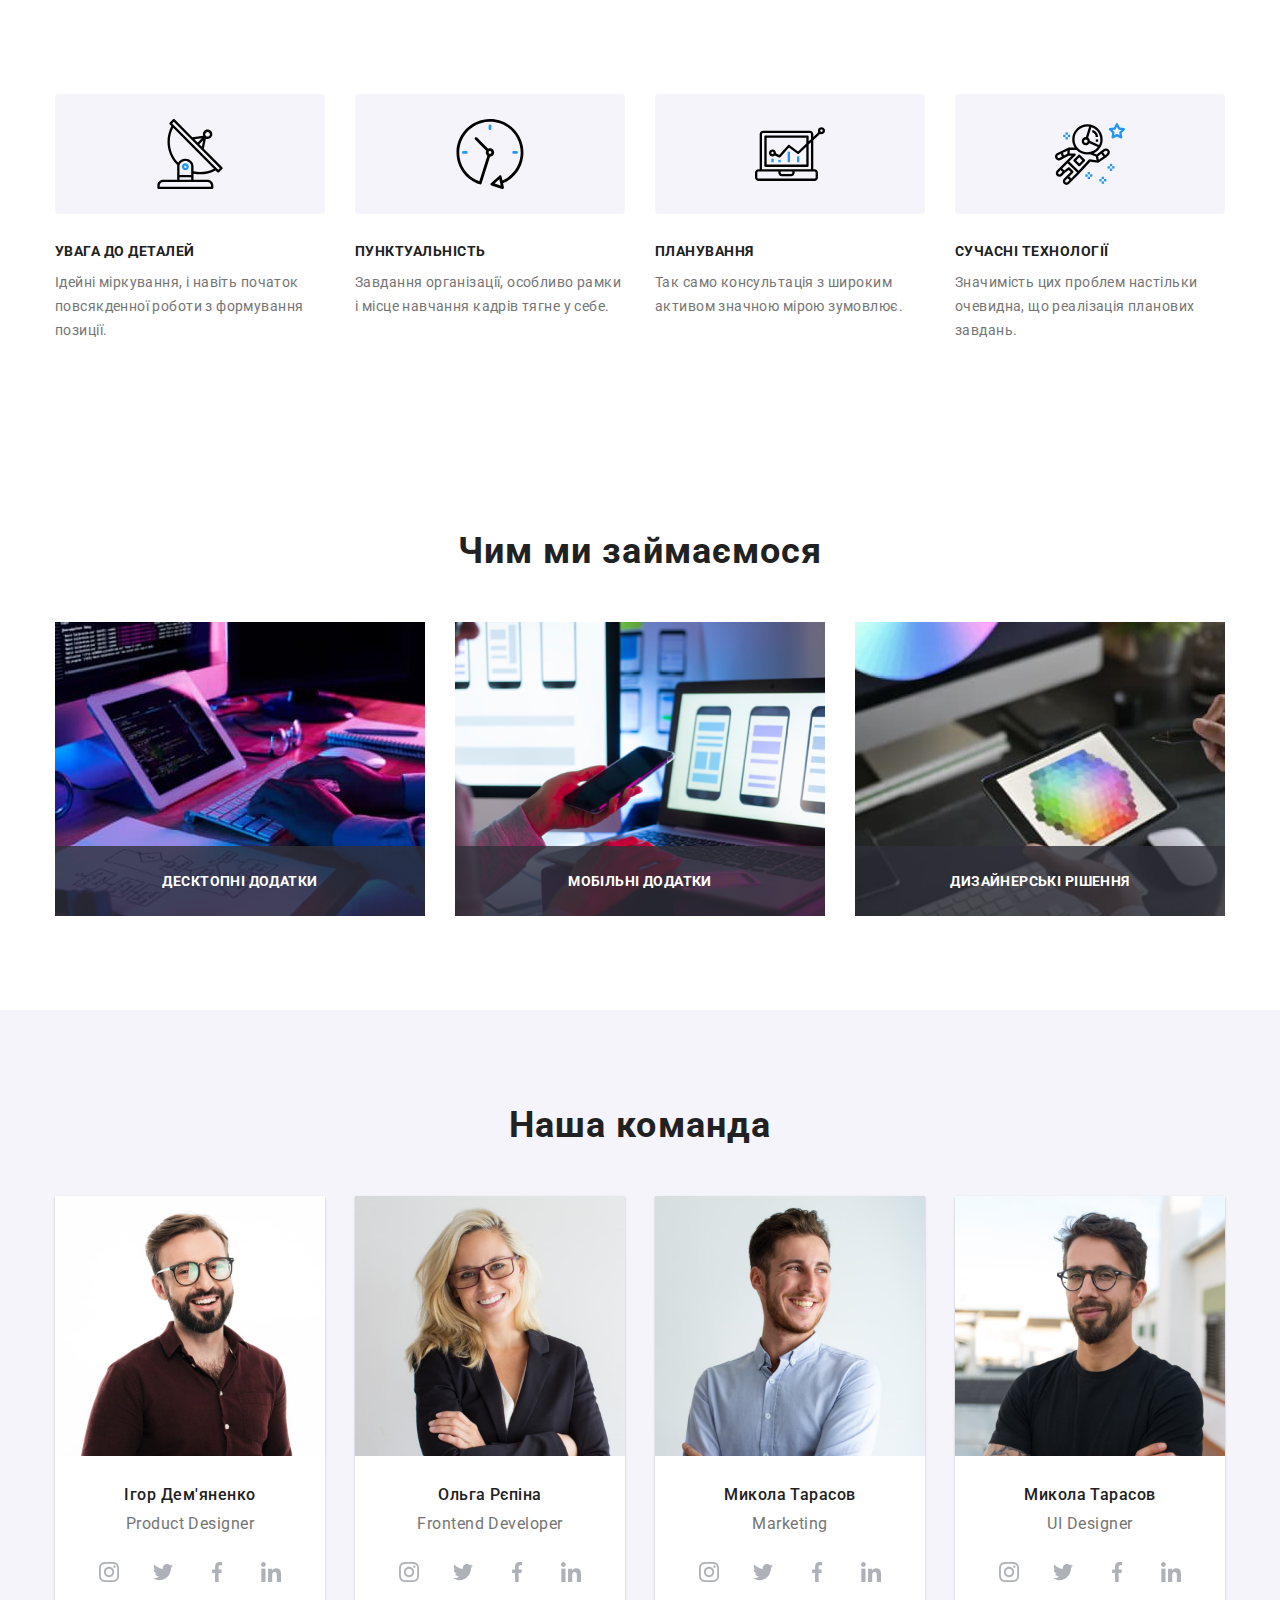
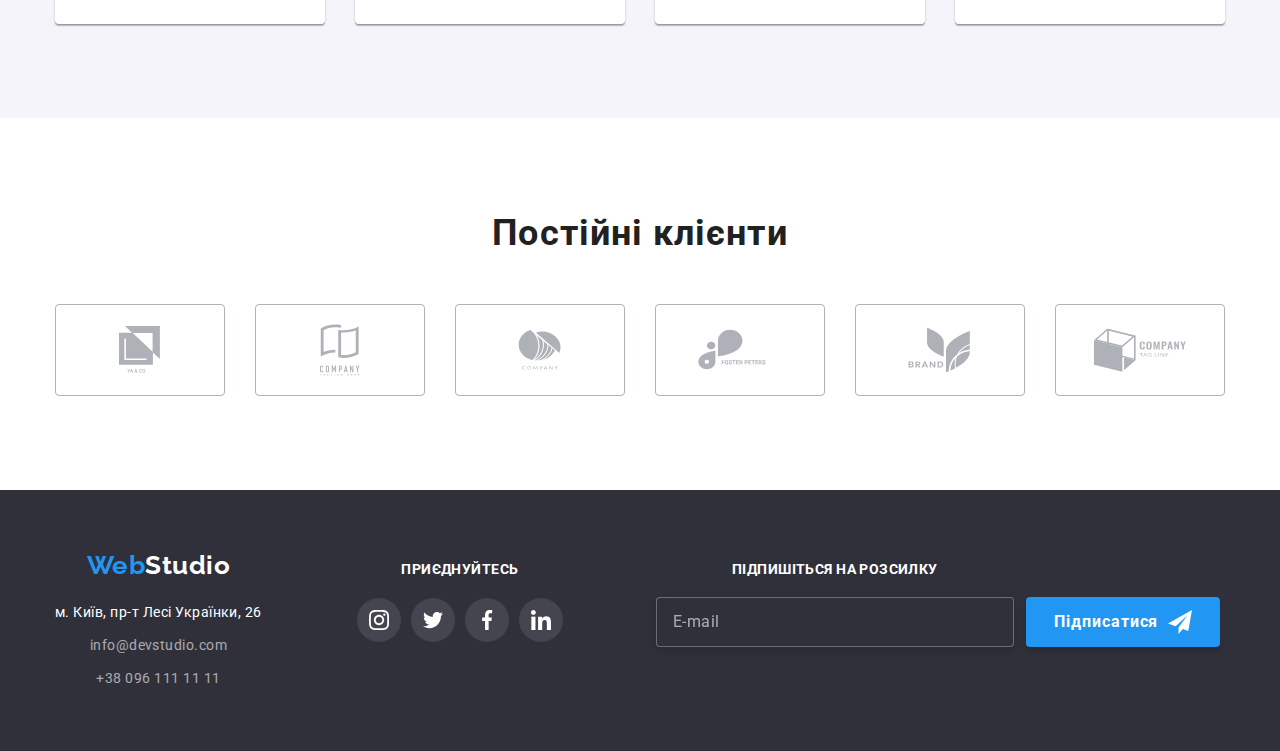
==== index.html @ 7d0e0d5e "адаптив секции features" ====
<!DOCTYPE html>
<html lang="uk">
  <head>
    <meta charset="UTF-8" />
    <meta http-equiv="X-UA-Compatible" content="IE=edge" />
    <meta name="viewport" content="width=device-width, initial-scale=1.0" />
    <title>WebStudio</title>
    <link
      href="https://fonts.googleapis.com/css2?family=Raleway:wght@700&family=Roboto:wght@400;500;700;900&display=swap"
      rel="stylesheet"
    />
    <!-- <link
      rel="stylesheet"
      href="https://cdnjs.cloudflare.com/ajax/libs/modern-normalize/1.1.0/modern-normalize.min.css
	 "
    /> -->
    <!-- <link rel="stylesheet" href="./css/styles.css" /> -->
    <link rel="stylesheet" href="./css/main.min.css" />
  </head>
  <body>
    <!-- <header class="header">
      <div class="container header__container">
        <a href="./index.html" class="logo"
          >Web<span class="logo__studio">Studio</span></a
        >
        <nav class="header__menu">
          <ul class="header__menu-list">
            <li class="header__menu-item">
              <a href="#" class="header__menu-link header__menu-link--active"
                >Студія</a
              >
            </li>
            <li class="header__menu-item">
              <a href="./portfolio.html" class="header__menu-link">Потрфоліо</a>
            </li>
            <li class="header__menu-item">
              <a href="#" class="header__menu-link">Контакти</a>
            </li>
          </ul>
        </nav>
        <ul class="header__contacts-list">
          <li class="header__contacts-item">
            <a href="mailto:info@devstudio.com" class="header__contacts-link">
              <svg class="header__contacts-icon" width="16" height="12">
                <use href="./image/symbol-defs.svg#mail"></use>
              </svg>
              info@devstudio.com</a
            >
          </li>
          <li class="header__contacts-item">
            <a href="tel:+380961111111" class="header__contacts-link">
              <svg class="header__contacts-icon" width="10" height="16">
                <use href="./image/symbol-defs.svg#tel"></use>
              </svg>
              +38 096 111 11 11</a
            >
          </li>
        </ul>
      </div>
    </header> -->
    <main>
      <!-- <section class="hero">
        <div class="container">
          <h1 class="hero__title">
            ЕФЕКТИВНІ РІШЕННЯ ДЛЯ <br />
            ВАШОГО БІЗНЕСУ
          </h1>
          <button type="submit" class="hero__btn" data-modal-open>
            Замовити послугу
          </button>
        </div>
      </section> -->

      <!--Наші переваги-->
      <section class="privilege">
        <div class="container">
          <h2 class="privilege__title">Наші переваги</h2>
          <ul class="privilege__benefits-list">
            <li class="privilege__item">
              <div class="privilege__block">
                <svg class="privilege__icon" width="70" height="70">
                  <use href="./image/symbol-defs.svg#antenna"></use>
                </svg>
              </div>
              <div class="privilege__info">
                <h3 class="privilege__info-title">УВАГА ДО ДЕТАЛЕЙ</h3>
                <p class="privilege__info-text">
                  Ідейні міркування, і навіть початок повсякденної роботи з
                  формування позиції.
                </p>
              </div>
            </li>
            <li class="privilege__item">
              <div class="privilege__block">
                <svg class="privilege__icon" width="70" height="70">
                  <use href="./image/symbol-defs.svg#clock"></use>
                </svg>
              </div>
              <div class="privilege__info">
                <h3 class="privilege__info-title">ПУНКТУАЛЬНІСТЬ</h3>
                <p class="privilege__info-text">
                  Завдання організації, особливо рамки і місце навчання кадрів
                  тягне у себе.
                </p>
              </div>
            </li>
            <li class="privilege__item">
              <div class="privilege__block">
                <svg class="privilege__icon" width="70" height="70">
                  <use href="./image/symbol-defs.svg#diagram1"></use>
                </svg>
              </div>
              <div class="privilege__info">
                <h3 class="privilege__info-title">ПЛАНУВАННЯ</h3>
                <p class="privilege__info-text">
                  Так само консультація з широким активом значною мірою
                  зумовлює.
                </p>
              </div>
            </li>
            <li class="privilege__item">
              <div class="privilege__block">
                <svg class="privilege__icon" width="70" height="70">
                  <use href="./image/symbol-defs.svg#astronaut"></use>
                </svg>
              </div>
              <div class="privilege__info">
                <h3 class="privilege__info-title">СУЧАСНІ ТЕХНОЛОГІЇ</h3>
                <p class="privilege__info-text">
                  Значимість цих проблем настільки очевидна, що реалізація
                  планових завдань.
                </p>
              </div>
            </li>
          </ul>
        </div>
      </section>
      <!--Чим ми займаємося-->
      <section class="features">
        <div class="container">
          <h2 class="features__title">Чим ми займаємося</h2>
          <ul class="features__examples-list">
            <li class="features__item">
              <img
                src="image/weDo/img1.jpg"
                alt="Створення сайтів"
                width="370"
                class="features__img"
              />
              <div class="features__overlay">
                <p class="features__text">Десктопні додатки</p>
              </div>
            </li>
            <li class="features__item">
              <img
                src="image/weDo/img2.jpg"
                alt="Створення мобільних додатків"
                width="370"
                class="features__img"
              />
              <div class="features__overlay">
                <p class="features__text">Мобільні додатки</p>
              </div>
            </li>
            <li class="features__item">
              <img
                src="image/weDo/img3.jpg"
                alt="Створення дизайну сайтів"
                width="370"
                class="features__img"
              />
              <div class="features__overlay">
                <p class="features__text">Дизайнерські рішення</p>
              </div>
            </li>
          </ul>
        </div>
      </section>
      <!--Наша команда-->
      <section class="team">
        <div class="container">
          <h2 class="team__title">Наша команда</h2>
          <ul class="team__list">
            <li class="team__item">
              <img
                src="image/ourTeam/img1.jpg"
                alt="Ігор Дем'яненко"
                width="270"
                class="team__img"
              />
              <div class="team__info">
                <h3 class="team__info-title">Ігор Дем'яненко</h3>
                <p class="team__info-text">Product Designer</p>
                <ul class="team__social-list">
                  <li class="team__social-item">
                    <a href="" class="team__social-link">
                      <svg class="team__social-icon" width="20" height="20">
                        <use href="./image/symbol-defs.svg#instagram"></use>
                      </svg>
                    </a>
                  </li>
                  <li class="team__social-item">
                    <a href="" class="team__social-link">
                      <svg class="team__social-icon" width="20" height="20">
                        <use href="./image/symbol-defs.svg#twitter"></use>
                      </svg>
                    </a>
                  </li>
                  <li class="team__social-item">
                    <a href="" class="team__social-link">
                      <svg class="team__social-icon" width="20" height="20">
                        <use href="./image/symbol-defs.svg#facebook-1"></use>
                      </svg>
                    </a>
                  </li>
                  <li class="team__social-item">
                    <a href="" class="team__social-link">
                      <svg class="team__social-icon" width="20" height="20">
                        <use href="./image/symbol-defs.svg#linkedin"></use>
                      </svg>
                    </a>
                  </li>
                </ul>
              </div>
            </li>
            <li class="team__item">
              <img
                src="image/ourTeam/img2.jpg"
                alt="Ольга Рєпіна"
                width="270"
                class="team__img"
              />
              <div class="team__info">
                <h3 class="team__info-title">Ольга Рєпіна</h3>
                <p class="team__info-text">Frontend Developer</p>
                <ul class="team__social-list">
                  <li class="team__social-item">
                    <a href="" class="team__social-link">
                      <svg class="team__social-icon" width="20" height="20">
                        <use href="./image/symbol-defs.svg#instagram"></use>
                      </svg>
                    </a>
                  </li>
                  <li class="team__social-item">
                    <a href="" class="team__social-link">
                      <svg class="team__social-icon" width="20" height="20">
                        <use href="./image/symbol-defs.svg#twitter"></use>
                      </svg>
                    </a>
                  </li>
                  <li class="team__social-item">
                    <a href="" class="team__social-link">
                      <svg class="team__social-icon" width="20" height="20">
                        <use href="./image/symbol-defs.svg#facebook-1"></use>
                      </svg>
                    </a>
                  </li>
                  <li class="team__social-item">
                    <a href="" class="team__social-link">
                      <svg class="team__social-icon" width="20" height="20">
                        <use href="./image/symbol-defs.svg#linkedin"></use>
                      </svg>
                    </a>
                  </li>
                </ul>
              </div>
            </li>
            <li class="team__item">
              <img
                src="image/ourTeam/img3.jpg"
                alt="Микола Тарасов"
                width="270"
                class="team__img"
              />
              <div class="team__info">
                <h3 class="team__info-title">Микола Тарасов</h3>
                <p class="team__info-text">Marketing</p>
                <ul class="team__social-list">
                  <li class="team__social-item">
                    <a href="" class="team__social-link">
                      <svg class="team__social-icon" width="20" height="20">
                        <use href="./image/symbol-defs.svg#instagram"></use>
                      </svg>
                    </a>
                  </li>
                  <li class="team__social-item">
                    <a href="" class="team__social-link">
                      <svg class="team__social-icon" width="20" height="20">
                        <use href="./image/symbol-defs.svg#twitter"></use>
                      </svg>
                    </a>
                  </li>
                  <li class="team__social-item">
                    <a href="" class="team__social-link">
                      <svg class="team__social-icon" width="20" height="20">
                        <use href="./image/symbol-defs.svg#facebook-1"></use>
                      </svg>
                    </a>
                  </li>
                  <li class="team__social-item">
                    <a href="" class="team__social-link">
                      <svg class="team__social-icon" width="20" height="20">
                        <use href="./image/symbol-defs.svg#linkedin"></use>
                      </svg>
                    </a>
                  </li>
                </ul>
              </div>
            </li>
            <li class="team__item">
              <img
                src="image/ourTeam/img4.jpg"
                alt="Михайло Єрмаков"
                width="270"
                class="team__img"
              />
              <div class="team__info">
                <h3 class="team__info-title">Микола Тарасов</h3>
                <p class="team__info-text">UI Designer</p>
                <ul class="team__social-list">
                  <li class="team__social-item">
                    <a href="" class="team__social-link">
                      <svg class="team__social-icon" width="20" height="20">
                        <use href="./image/symbol-defs.svg#instagram"></use>
                      </svg>
                    </a>
                  </li>
                  <li class="team__social-item">
                    <a href="" class="team__social-link">
                      <svg class="team__social-icon" width="20" height="20">
                        <use href="./image/symbol-defs.svg#twitter"></use>
                      </svg>
                    </a>
                  </li>
                  <li class="team__social-item">
                    <a href="" class="team__social-link">
                      <svg class="team__social-icon" width="20" height="20">
                        <use href="./image/symbol-defs.svg#facebook-1"></use>
                      </svg>
                    </a>
                  </li>
                  <li class="team__social-item">
                    <a href="" class="team__social-link">
                      <svg class="team__social-icon" width="20" height="20">
                        <use href="./image/symbol-defs.svg#linkedin"></use>
                      </svg>
                    </a>
                  </li>
                </ul>
              </div>
            </li>
          </ul>
        </div>
      </section>
      <!-- Постійні клієнти -->
      <section class="clients">
        <div class="container">
          <h2 class="clients__title">Постійні клієнти</h2>
          <ul class="clients__list">
            <li class="clients__item">
              <a href="" class="clients__link">
                <svg class="clients__icon" width="41" height="47">
                  <use href="./image/symbol-defs.svg#client1"></use>
                </svg>
              </a>
            </li>
            <li class="clients__item">
              <a href="" class="clients__link">
                <svg class="clients__icon" width="40" height="52">
                  <use href="./image/symbol-defs.svg#client2"></use>
                </svg>
              </a>
            </li>
            <li class="clients__item">
              <a href="" class="clients__link">
                <svg class="clients__icon" width="43" height="41">
                  <use href="./image/symbol-defs.svg#client3"></use>
                </svg>
              </a>
            </li>
            <li class="clients__item">
              <a href="" class="clients__link">
                <svg class="clients__icon" width="84" height="41">
                  <use href="./image/symbol-defs.svg#client4"></use>
                </svg>
              </a>
            </li>
            <li class="clients__item">
              <a href="" class="clients__link">
                <svg class="clients__icon" width="63" height="46">
                  <use href="./image/symbol-defs.svg#client5"></use>
                </svg>
              </a>
            </li>
            <li class="clients__item">
              <a href="" class="clients__link">
                <svg class="clients__icon" width="94" height="44">
                  <use href="./image/symbol-defs.svg#client6"></use>
                </svg>
              </a>
            </li>
          </ul>
        </div>
      </section>
    </main>
    <footer class="footer">
      <div class="container footer__container">
        <div class="footer__wrapper">
          <div class="footer__info">
            <a href="#" class="logo"
              >Web<span class="logo__studio-footer">Studio</span></a
            >
            <address class="footer__adress">
              <ul class="footer__adress-list">
                <li class="footer__adress-item">
                  <a
                    href="https://goo.gl/maps/8N9khmtmoE5xAhKt7"
                    target="_blank"
                    rel="noopener noreferrer"
                    class="footer__adress-link"
                    >м. Київ, пр-т Лесі Українки, 26</a
                  >
                </li>
                <li class="footer__adress-item">
                  <a
                    href="mailto:info@devstudio.com"
                    class="footer__adress-link footer__adress-link-gray"
                    >info@devstudio.com</a
                  >
                </li>
                <li class="footer__adress-item">
                  <a
                    href="tel:+380961111111"
                    class="footer__adress-link footer__adress-link-gray"
                    >+38 096 111 11 11</a
                  >
                </li>
              </ul>
            </address>
          </div>
          <div class="footer__join">
            <h3 class="footer__title">приєднуйтесь</h3>
            <ul class="footer__social-list">
              <li class="footer__social-item">
                <a href="" class="footer__social-link">
                  <svg class="footer__social-icon" width="20" height="20">
                    <use href="./image/symbol-defs.svg#instagram"></use>
                  </svg>
                </a>
              </li>
              <li class="footer__social-item">
                <a href="" class="footer__social-link">
                  <svg class="footer__social-icon" width="20" height="20">
                    <use href="./image/symbol-defs.svg#twitter"></use>
                  </svg>
                </a>
              </li>
              <li class="footer__social-item">
                <a href="" class="footer__social-link">
                  <svg class="footer__social-icon" width="20" height="20">
                    <use href="./image/symbol-defs.svg#facebook-1"></use>
                  </svg>
                </a>
              </li>
              <li class="footer__social-item">
                <a href="" class="footer__social-link">
                  <svg class="footer__social-icon" width="20" height="20">
                    <use href="./image/symbol-defs.svg#linkedin"></use>
                  </svg>
                </a>
              </li>
            </ul>
          </div>
        </div>
        <form class="footer__form">
          <div class="footer__form-field">
            <label for="footer-email" class="footer__label"
              >Підпишіться на розсилку</label
            >
            <input
              type="email"
              name="footer-email"
              id="footer-email"
              placeholder="E-mail"
              class="footer__input"
            />
          </div>
          <button type="submit" class="footer__button">
            Підписатися
            <svg class="footer__icon" width="24" height="24">
              <use href="./image/symbol-defs.svg#send"></use>
            </svg>
          </button>
        </form>
      </div>
    </footer>

    <div class="backdrop is-hidden" data-modal>
      <div class="modal">
        <form class="modal__form" autocomplete="off">
          <h2 class="modal__title">Залиште свої дані, ми вам передзвонимо</h2>

          <ul class="modal__list">
            <li class="modal__item">
              <label class="modal__label">
                Ім'я
                <input type="text" name="name" class="modal__input" />
                <svg class="modal__svg" width="18" height="18">
                  <use href="./image/symbol-defs.svg#person"></use>
                </svg>
              </label>
            </li>
            <li class="modal__item">
              <label class="modal__label">
                Телефон
                <input type="tel" name="tel" id="tel" class="modal__input" />
                <svg class="modal__svg" width="18" height="18">
                  <use href="./image/symbol-defs.svg#phone"></use>
                </svg>
              </label>
            </li>
            <li class="modal__item">
              <label class="modal__label">
                Пошта
                <input type="email" name="email" class="modal__input" />
                <svg class="modal__svg" width="18" height="18">
                  <use href="./image/symbol-defs.svg#emailform"></use>
                </svg>
              </label>
            </li>
            <li class="modal__item">
              <label for="comment" class="modal__label">
                Коментар
                <textarea
                  name="comment"
                  id="comment"
                  class="modal__textarea"
                  placeholder="Введіть текст"
                ></textarea>
              </label>
            </li>
          </ul>

          <label class="policy">
            <input type="checkbox" name="policy" class="policy__checkbox" />
            <span class="policy__icon"></span>
            Погоджуюся з розсилкою та приймаю
            <a href="#" class="modal__link"> Умови договору</a>
          </label>

          <button type="submit" class="button modal__button">Відправити</button>
        </form>
        <button type="button" class="close-button" data-modal-close>
          <svg class="modal__icon" width="18" height="18">
            <use href="./image/symbol-defs.svg#button"></use>
          </svg>
        </button>
      </div>
    </div>

    <script src="./js/modal.js"></script>
  </body>
</html>
---- css/main.min.css ----
/*! modern-normalize v1.1.0 | MIT License | https://github.com/sindresorhus/modern-normalize */*,::before,::after{box-sizing:border-box}html{line-height:1.15;-webkit-text-size-adjust:100%;-moz-tab-size:4;-o-tab-size:4;tab-size:4}body{margin:0;font-family:system-ui,-apple-system,"Segoe UI",Roboto,Helvetica,Arial,sans-serif,"Apple Color Emoji","Segoe UI Emoji"}hr{height:0;color:inherit}abbr[title]{-webkit-text-decoration:underline dotted;text-decoration:underline dotted}b,strong{font-weight:bolder}code,kbd,samp,pre{font-family:ui-monospace,SFMono-Regular,Consolas,"Liberation Mono",Menlo,monospace;font-size:1em}small{font-size:80%}sub,sup{font-size:75%;line-height:0;position:relative;vertical-align:baseline}sub{bottom:-0.25em}sup{top:-0.5em}table{text-indent:0;border-color:inherit}button,input,optgroup,select,textarea{font-family:inherit;font-size:100%;line-height:1.15;margin:0}button,select{text-transform:none}button,[type=button],[type=reset],[type=submit]{-webkit-appearance:button}::-moz-focus-inner{border-style:none;padding:0}:-moz-focusring{outline:1px dotted ButtonText}:-moz-ui-invalid{box-shadow:none}legend{padding:0}progress{vertical-align:baseline}::-webkit-inner-spin-button,::-webkit-outer-spin-button{height:auto}[type=search]{-webkit-appearance:textfield;outline-offset:-2px}::-webkit-search-decoration{-webkit-appearance:none}::-webkit-file-upload-button{-webkit-appearance:button;font:inherit}summary{display:list-item}.portfolio__title,.privilege__title{position:absolute;width:1px;height:1px;margin:-1px;border:0;padding:0;white-space:nowrap;-webkit-clip-path:inset(100%);clip-path:inset(100%);clip:rect(0 0 0 0);overflow:hidden}body{color:#757575;background-color:#fff;font-family:Roboto,sans-serif;letter-spacing:.03em}.container{padding:0px 15px;margin:0 auto}@media screen and (min-width: 479.98px){.container{width:480px}}@media screen and (min-width: 767.98px){.container{width:768px}}@media screen and (min-width: 1199.98px){.container{width:1200px}}h2{margin:0;color:#212121;font-weight:700;font-size:28px;line-height:1.1785714286;text-align:center;letter-spacing:.03em;margin-bottom:30px}@media screen and (min-width: 1199.98px){h2{font-size:36px;line-height:1.1666666667;margin-bottom:50px}}a{display:inline-block;text-decoration:none}button{color:#fff;background-color:#2196f3;cursor:pointer;font-weight:700;font-size:16px;line-height:1.87;letter-spacing:.06em;border:none;border-radius:4px;box-shadow:0px 4px 4px rgba(0,0,0,.15)}section{padding:94px 0px}@media screen and (max-width: 1199.98px){section{padding:60px 0}}ul{padding:0;margin:0;list-style:none}p{margin:0}.privilege__title{color:#212121;font-family:"Roboto";font-weight:700;font-size:36px;line-height:1.16;text-align:center;margin-top:0;margin-bottom:50px}@media screen and (min-width: 767.98px){.privilege__benefits-list{display:flex;flex-wrap:wrap;gap:30px}}@media screen and (min-width: 1199.98px){.privilege__benefits-list{flex-wrap:nowrap}}@media screen and (max-width: 767.98px){.privilege__item:not(:last-child){margin-bottom:30px}}@media screen and (min-width: 767.98px){.privilege__item{width:calc((100% - 30px)/2)}}@media screen and (min-width: 1199.98px){.privilege__item{width:calc((100% - 90px)/4)}}.privilege__block{height:120px;display:flex;justify-content:center;align-items:center;background-color:#f5f4fa;margin-bottom:30px;border-radius:4px}.privilege__info-title{color:#212121;font-weight:700;font-size:14px;line-height:1.14;text-transform:uppercase;margin-top:0;margin-bottom:10px}@media screen and (max-width: 767.98px){.privilege__info-title{text-align:center}}.privilege__info-text{font-size:14px;line-height:1.7142857143;letter-spacing:.03em;color:#757575}.logo{color:#2196f3;text-decoration:none;font-family:Raleway,sans-serif;font-weight:700;font-size:24px;line-height:1.2727272727}.logo__studio{color:#000}.logo__studio-footer{color:#fff}@media screen and (min-width: 1199.98px){.logo{font-size:26px;line-height:1.1923076923}}.header{border-bottom:1px solid #ececec}.header__container{display:flex;align-items:center}.header__menu{margin-left:93px}.header__menu-list{display:flex;gap:50px}.header__contacts-list{display:flex;margin-left:auto}.header__contacts-item:not(:first-child){margin-left:50px}.header__menu-link{position:relative;padding:32px 2px;color:#212121;font-weight:500;font-size:14px;line-height:1.14;letter-spacing:.02em;transition:color 250ms cubic-bezier(0.4, 0, 0.2, 1)}.header__menu-link:hover,.header__menu-link:focus{color:#2196f3}.header__menu-link--active{color:#2196f3}.header__menu-link--active::after{content:"";position:absolute;left:0;bottom:-1px;display:block;width:100%;height:4px;background-color:#2196f3;border-radius:2px}.header__contacts-link{display:inline-flex;align-items:center;color:#757575;font-weight:500;font-size:14px;line-height:1.14;letter-spacing:.02em;transition:color 250ms cubic-bezier(0.4, 0, 0.2, 1)}.header__contacts-link:hover,.header__contacts-link:focus{color:#2196f3}.header__contacts-icon{fill:currentColor;margin-right:10px}.hero{background-color:#2f303a;text-align:center;padding:200px 0;max-width:1600px;margin:0 auto;background-image:linear-gradient(to right, rgba(47, 48, 58, 0.4), rgba(47, 48, 58, 0.4)),url("../image/hero-bg.jpg");background-repeat:no-repeat;background-size:1600px;background-position:center}.hero__title{color:#fff;font-family:"Roboto";font-weight:900;font-size:44px;line-height:1.36;text-align:center;letter-spacing:.06em;text-transform:uppercase;margin-top:0;margin-bottom:30px}.hero__btn{padding:10px 32px}.features__title{text-align:center}.features__examples-list{display:flex;gap:30px}@media screen and (max-width: 1199.98px){.features{display:none}}.features__item{position:relative;width:calc((100% - 60px)/3)}.features__img{display:block}.features__overlay{position:absolute;bottom:0;left:0;width:100%;height:70px;display:flex;align-items:center;justify-content:center;background-color:rgba(47,48,58,.8)}.features__text{margin:0;font-weight:700;font-size:14px;line-height:1.2;letter-spacing:.03em;text-transform:uppercase;color:#fff}.team{background-color:#f5f4fa}.team__img{display:block}.team__title{text-align:center}@media screen and (min-width: 767.98px){.team__list{display:flex;flex-wrap:wrap;gap:30px}}@media screen and (min-width: 1199.98px){.team__list{flex-wrap:nowrap}}.team__item{background-color:#fff;text-align:center;box-shadow:0px 1px 3px rgba(0,0,0,.12),0px 1px 1px rgba(0,0,0,.14),0px 2px 1px rgba(0,0,0,.2);border-radius:0px 0px 4px 4px}@media screen and (max-width: 767.98px){.team__item:not(:last-child){margin-bottom:30px}}@media screen and (min-width: 767.98px){.team__item{width:calc((100% - 30px)/2)}}@media screen and (min-width: 1199.98px){.team__item{width:calc((100% - 90px)/4)}}.team__info{padding:30px 0 24px 0}@media screen and (min-width: 1199.98px){.team__info{padding:30px 0 30px 0}}.team__info-title{color:#212121;font-weight:500;font-size:16px;line-height:1.18;margin-top:0;margin-bottom:10px}.team__info-text{font-size:16px;line-height:1.18;margin:0 0 16px 0}.team__social-list{display:flex;justify-content:center;margin:-5px}.team__social-item{margin:5px;width:44px;height:44px}.team__social-link{display:flex;justify-content:center;align-items:center;width:100%;height:100%;border-radius:50%;color:#afb1b8;transition:color 250ms cubic-bezier(0.4, 0, 0.2, 1),background-color 250ms cubic-bezier(0.4, 0, 0.2, 1)}.team__social-link:hover,.team__social-link:focus{color:#fff;background-color:#2196f3;border-radius:50%}.team__social-link--white{background-color:rgba(255,255,255,.1);color:#fff}.team__social-icon{fill:currentColor}.clients__title{text-align:center}.clients__list{display:flex;flex-wrap:wrap;gap:30px}.clients__item{width:calc((100% - 30px)/2)}@media screen and (min-width: 767.98px){.clients__item{width:calc((100% - 60px)/3)}}@media screen and (min-width: 1199.98px){.clients__item{width:calc((100% - 150px)/6)}}.clients__link{display:flex;justify-content:center;align-items:center;height:92px;border:1px solid #afb1b8;border-radius:4px;color:#afb1b8;transition:color 250ms cubic-bezier(0.4, 0, 0.2, 1),border 250ms cubic-bezier(0.4, 0, 0.2, 1)}.clients__link:hover,.clients__link:focus{border:1px solid #2196f3;color:#2196f3}.clients__icon{fill:currentColor}.footer{background-color:#2f303a;padding:60px 0}.footer__container{text-align:center}@media screen and (min-width: 1199.98px){.footer__container{display:flex;align-items:baseline}}@media screen and (min-width: 767.98px)and (max-width: 1199.98px){.footer__wrapper{display:flex;justify-content:space-around;align-items:baseline}}@media screen and (min-width: 1199.98px){.footer__wrapper{display:flex;align-items:baseline}}.footer__adress{margin-top:20px;font-style:normal}.footer__adress-item{margin-bottom:9px}.footer__adress-item:last-child{margin-bottom:0}.footer__adress-link{color:#fff;text-decoration:none;font-size:14px;line-height:1.71;transition:color 250ms cubic-bezier(0.4, 0, 0.2, 1)}.footer__adress-link:hover,.footer__adress-link:focus{color:#2196f3}.footer__adress-link-gray{color:rgba(255,255,255,.6)}.footer__join{margin-top:60px}@media screen and (min-width: 767.98px){.footer__join{margin-top:0}}@media screen and (min-width: 1199.98px){.footer__join{margin-left:95px}}.footer__title{margin-top:0;margin-bottom:20px;font-weight:700;font-size:14px;line-height:1.2;letter-spacing:.03em;text-transform:uppercase;color:#fff}.footer__social-list{display:flex;justify-content:center;margin:-5px}.footer__social-item{margin:5px;width:44px;height:44px;background-color:rgba(255,255,255,.1);border-radius:50%}.footer__social-link{display:flex;justify-content:center;align-items:center;width:100%;height:100%;border-radius:50%;color:#fff;transition:color 250ms cubic-bezier(0.4, 0, 0.2, 1),background-color 250ms cubic-bezier(0.4, 0, 0.2, 1)}.footer__social-link:hover,.footer__social-link:focus{background-color:#2196f3}.footer__social-link--white{background-color:rgba(255,255,255,.1);color:#fff}.footer__social-icon{fill:currentColor}.footer__form{margin-top:60px}@media screen and (min-width: 1199.98px){.footer__form{display:flex;margin-left:93px;margin-top:0}}@media screen and (min-width: 1199.98px){.footer__form-field{margin-top:0;display:flex;flex-direction:column;width:358px}}.footer__label{display:block;font-weight:700;font-size:14px;line-height:1.15;letter-spacing:.03em;text-transform:uppercase;color:#fff;margin-bottom:20px}.footer__input{width:100%;height:50px;border:1px solid rgba(255,255,255,.3);filter:drop-shadow(0px 4px 4px rgba(0, 0, 0, 0.15));border-radius:4px;background-color:#2f303a;padding:15px 16px;margin-bottom:20px;color:#fff}.footer__input::-moz-placeholder{font-size:16px;line-height:1.25;letter-spacing:.03em;color:rgba(255,255,255,.6)}.footer__input:-ms-input-placeholder{font-size:16px;line-height:1.25;letter-spacing:.03em;color:rgba(255,255,255,.6)}.footer__input::placeholder{font-size:16px;line-height:1.25;letter-spacing:.03em;color:rgba(255,255,255,.6)}@media screen and (min-width: 767.98px)and (max-width: 1199.98px){.footer__input{width:450px}}@media screen and (min-width: 1199.98px){.footer__input{margin-bottom:0}}.footer__button{height:50px;padding:10px 28px;display:flex;align-items:center;margin:0 auto}@media screen and (min-width: 1199.98px){.footer__button{margin-top:36px;margin-left:12px}}.footer__icon{margin-left:10px;fill:currentColor}.backdrop{position:fixed;top:0;left:0;width:100%;height:100%;background-color:rgba(0,0,0,.2);z-index:1;opacity:1;visibility:visible;transition:opacity 500ms cubic-bezier(0.4, 0, 0.2, 1),visibility 500ms cubic-bezier(0.4, 0, 0.2, 1)}.backdrop.is-hidden{visibility:hidden;opacity:0;pointer-events:none}.backdrop.is-hidden .modal{transform:translate(-50%, -50%) perspective(500px) translateY(-100%) rotateX(45deg)}.modal{position:absolute;top:50%;left:50%;min-width:528px;min-height:581px;padding:40px;background:#fff;box-shadow:0px 1px 3px rgba(0,0,0,.12),0px 1px 1px rgba(0,0,0,.14),0px 2px 1px rgba(0,0,0,.2);border-radius:4px;transform:translate(-50%, -50%) perspective(500px) translateY(0%) rotateX(0deg);transition:transform 500ms ease}.modal__form{position:absolute;top:50%;left:50%;min-width:528px;min-height:581px;padding:40px;background:#fff;box-shadow:0px 1px 3px rgba(0,0,0,.12),0px 1px 1px rgba(0,0,0,.14),0px 2px 1px rgba(0,0,0,.2);border-radius:4px;transform:translate(-50%, -50%) perspective(500px) translateY(0%) rotateX(0deg);transition:transform 500ms ease}.modal__title{font-weight:700;font-size:20px;line-height:1.15;text-align:center;letter-spacing:.03em;color:#212121;margin-top:0;margin-bottom:12px}.modal__item{margin-bottom:10px}.modal__item:last-child{margin-bottom:20px}.modal__label{position:relative;display:block;font-size:12px;line-height:1.17;letter-spacing:.01em;color:#757575}.modal__input{display:block;width:100%;margin-top:4px;height:40px;border:1px solid rgba(33,33,33,.2);border-radius:4px;padding:11px 12px 11px 42px;transition:border 250ms cubic-bezier(0.4, 0, 0.2, 1)}.modal__input:focus{outline:none;border:1px solid #2196f3}.modal__input:focus+.modal__svg{fill:#2196f3}.modal__svg{position:absolute;top:50%;left:0;margin-left:12px;fill:#212121;transition:fill 250ms cubic-bezier(0.4, 0, 0.2, 1)}.modal__textarea{display:block;width:100%;height:120px;border:1px solid rgba(33,33,33,.2);border-radius:4px;resize:none;padding:12px 16px;margin-top:4px;transition:border 250ms cubic-bezier(0.4, 0, 0.2, 1)}.modal__textarea::-moz-placeholder{font-size:12px;line-height:1.17;letter-spacing:.01em;color:rgba(117,117,117,.5)}.modal__textarea:-ms-input-placeholder{font-size:12px;line-height:1.17;letter-spacing:.01em;color:rgba(117,117,117,.5)}.modal__textarea::placeholder{font-size:12px;line-height:1.17;letter-spacing:.01em;color:rgba(117,117,117,.5)}.modal__textarea:focus{outline:none;border:1px solid #2196f3}.policy{display:flex;align-items:center;margin-bottom:30px;font-size:14px;line-height:1.7;letter-spacing:.03em;color:#757575;padding-left:12px}.policy__checkbox{position:absolute;width:1px;height:1px;margin:-1px;border:0;padding:0;-webkit-clip-path:inset(100%);clip-path:inset(100%);clip:rect(0 0 0 0);overflow:hidden}.policy__checkbox:checked+.policy__icon{background-color:#2196f3;background-image:url(../image/check.svg);background-size:contain;border-color:#2196f3;background-origin:border-box}.policy__icon{display:inline-block;width:16px;height:15px;border:2px solid #212121;border-radius:2px;margin-right:8px;cursor:pointer}.modal__link{color:#2196f3;text-decoration:underline}.modal__button{display:flex;margin:0 auto;padding:10px 52px}.close-button{position:absolute;top:8px;right:8px;width:30px;height:30px;padding:0;border:none;display:flex;justify-content:center;align-items:center;margin-left:auto;background-color:#fff;border:1px solid rgba(0,0,0,.1);border-radius:50%;cursor:pointer;fill:#000;transition:fill 250ms cubic-bezier(0.4, 0, 0.2, 1)}.close-button:hover{fill:#2196f3}.modal__icon{color:currentColor}.portfolio__filter-list{display:flex;justify-content:center;margin-bottom:50px}.portfolio__filter-item{margin-right:8px}.portfolio__filter-item:last-child{margin-right:0}.portfolio__filter-btn{color:#212121;background-color:#f5f4fa;font-weight:500;line-height:1.62;padding:6px 22px;box-shadow:none;transition:color 250ms cubic-bezier(0.4, 0, 0.2, 1),background-color 250ms cubic-bezier(0.4, 0, 0.2, 1),box-shadow 250ms cubic-bezier(0.4, 0, 0.2, 1)}.portfolio__filter-btn:hover,.portfolio__filter-btn:focus{color:#fff;background-color:#2196f3;box-shadow:0px 3px 1px rgba(0,0,0,.1),0px 1px 2px rgba(0,0,0,.08),0px 2px 2px rgba(0,0,0,.12)}.portfolio__list{display:flex;flex-wrap:wrap;gap:30px}.portfolio__item{width:calc((100% - 60px)/3);border:1px #eee solid}.portfolio__item:hover .portfolio__overlay{transform:translateY(0)}.portfolio__link{display:block;color:inherit;text-decoration:none;transition:box-shadow 250ms cubic-bezier(0.4, 0, 0.2, 1)}.portfolio__link:hover,.portfolio__link:focus{box-shadow:0px 1px 1px rgba(0,0,0,.12),0px 4px 4px rgba(0,0,0,.06),1px 4px 6px rgba(0,0,0,.16)}.portfolio__link:hover .portfolio__overlay,.portfolio__link:focus .portfolio__overlay{transform:translateY(0)}.portfolio__wrapper{position:relative;overflow:hidden}.portfolio__wrapper img{display:block}.portfolio__overlay{position:absolute;bottom:0;left:0;padding:63px 24px;width:100%;height:100%;background-color:rgba(33,150,243,.9);transform:translateY(100%);transition:transform 250ms cubic-bezier(0.4, 0, 0.2, 1)}.portfolio__subtext{margin:0;font-size:18px;line-height:28px;letter-spacing:.03em;color:#fff}.portfolio__info{padding:20px 24px;text-align:left}.portfolio__info-title{color:#212121;font-weight:700;font-size:18px;line-height:2;letter-spacing:.06em;margin-top:0;margin-bottom:10px}.portfolio__info-text{font-size:16px;line-height:1.87;margin:0}/*# sourceMappingURL=main.min.css.map */
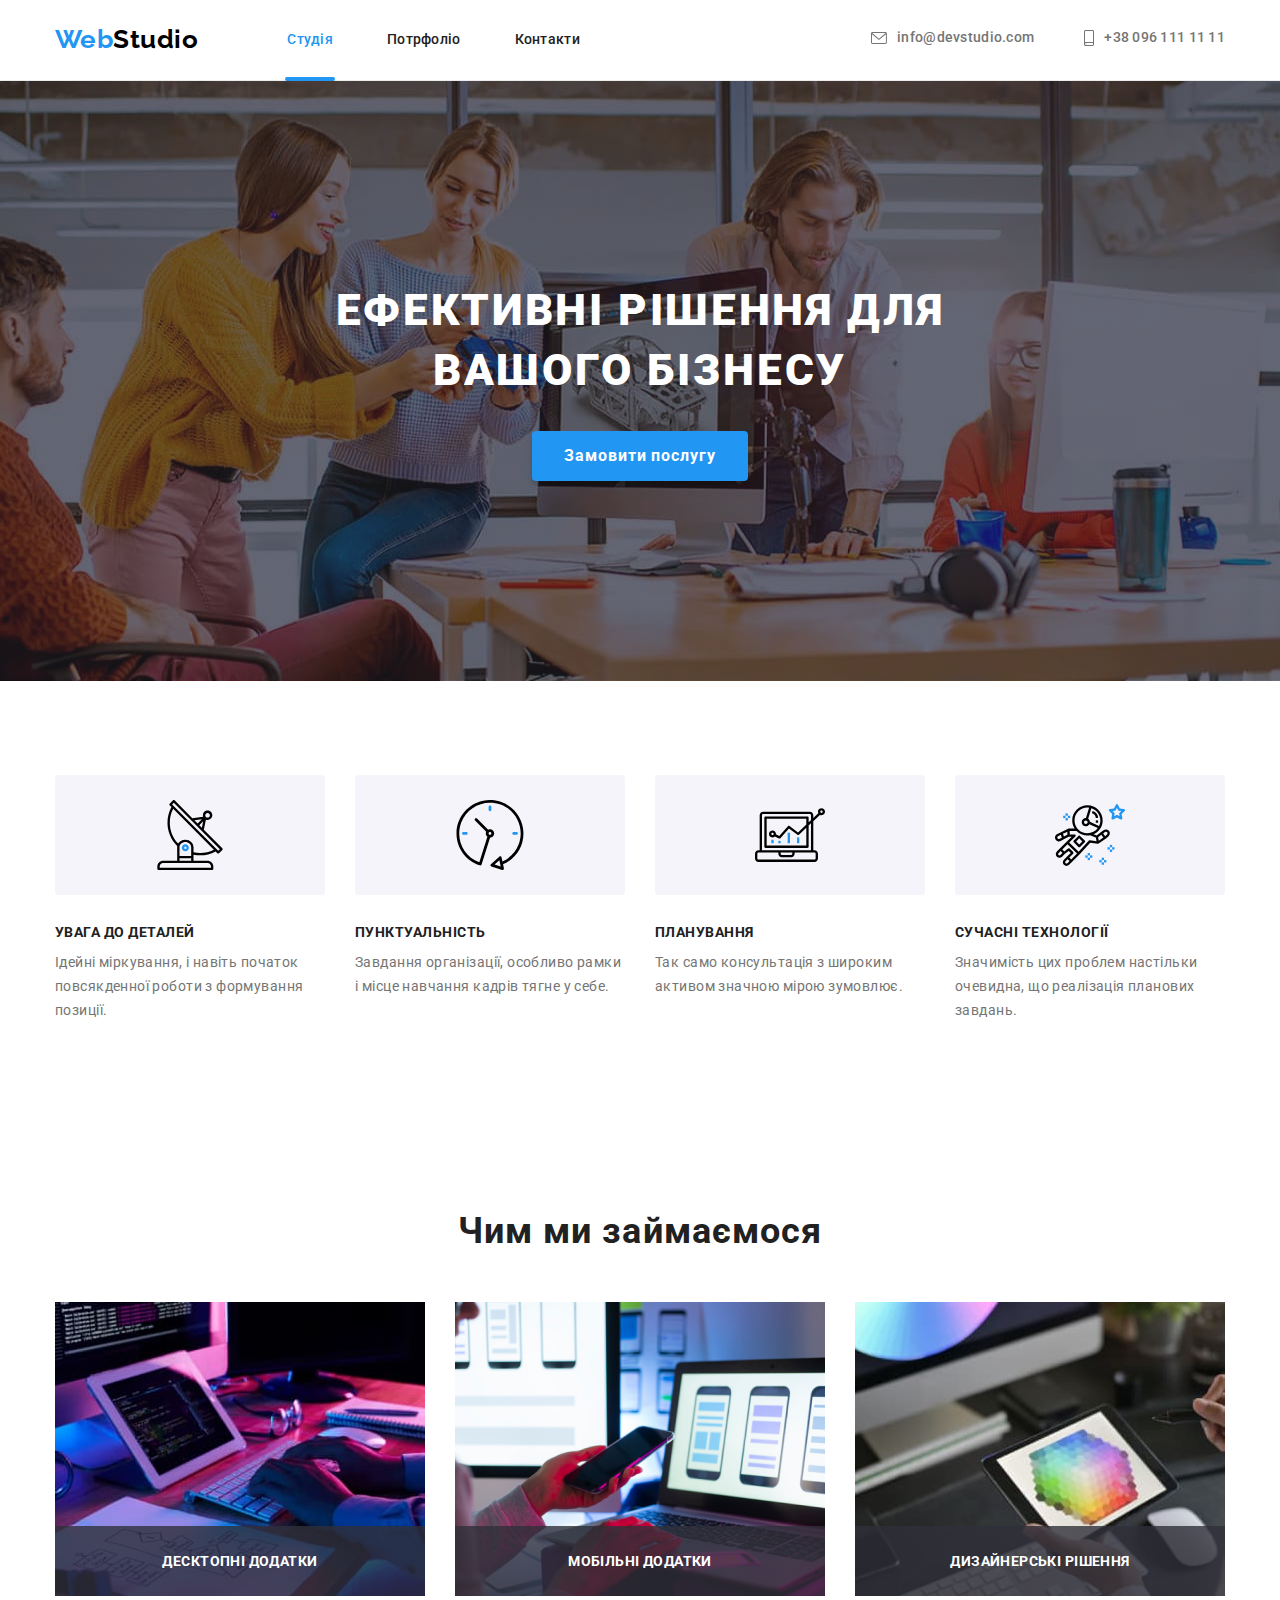
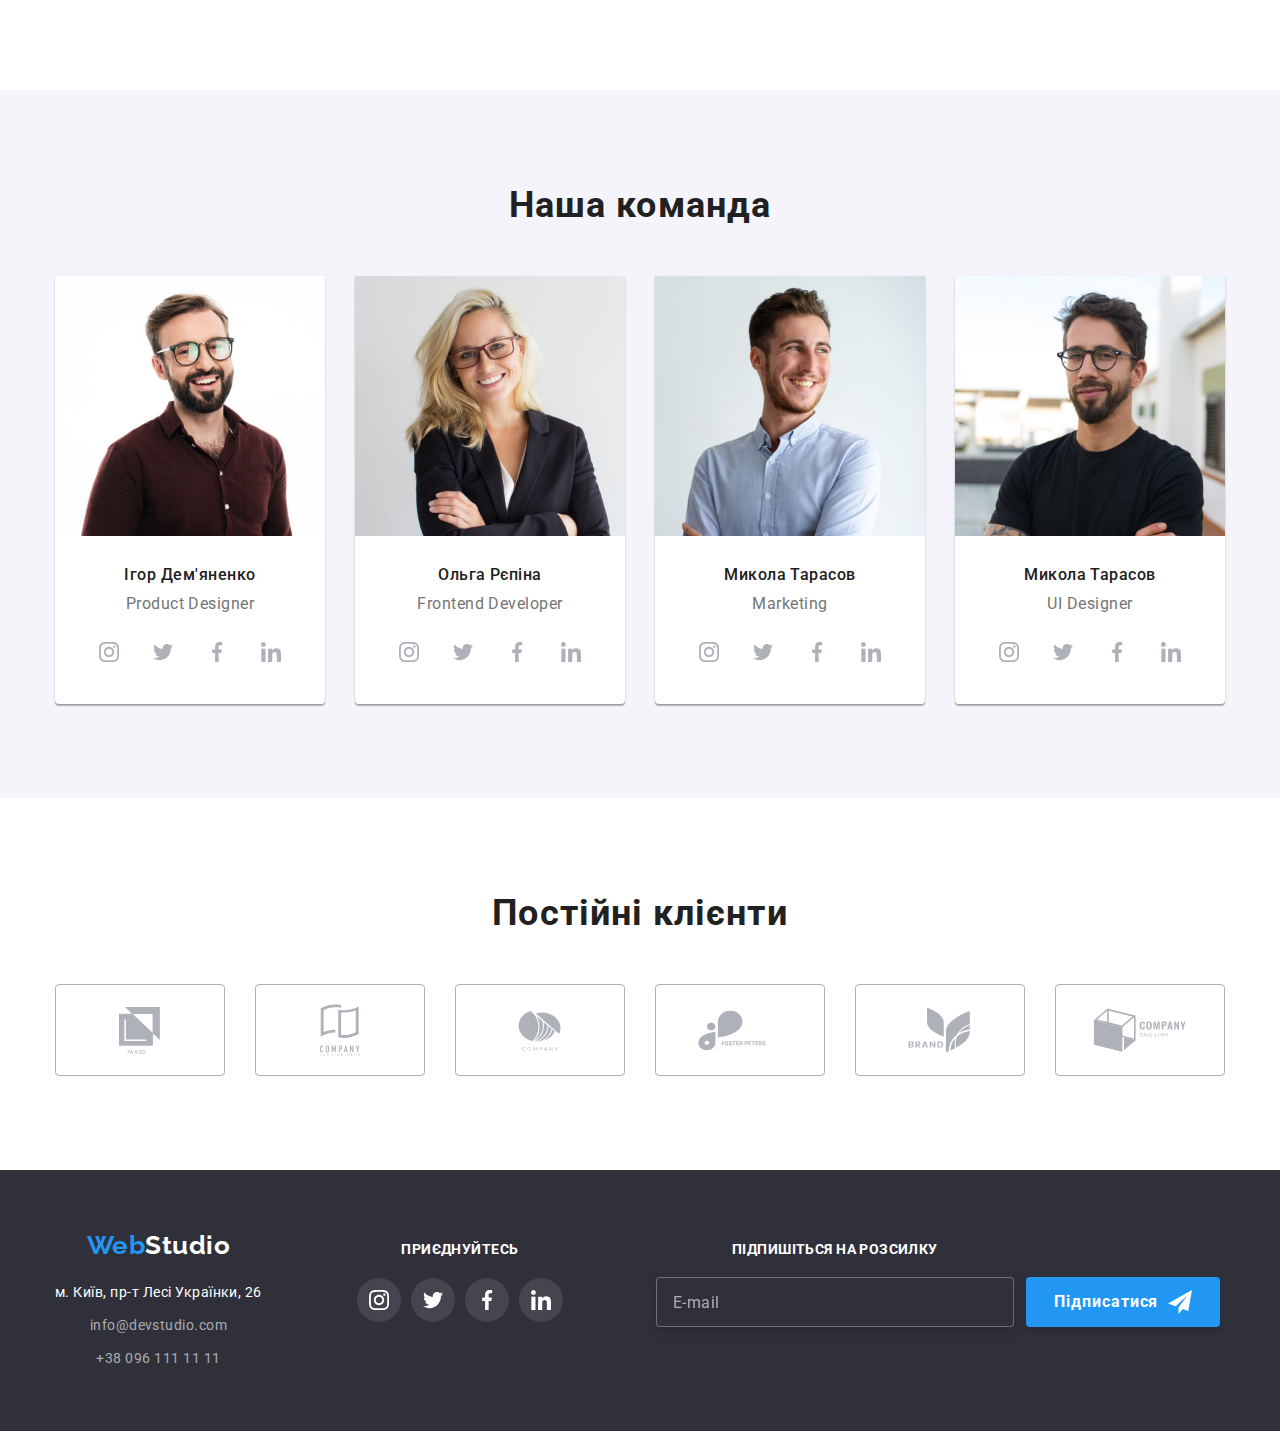
==== commit 30e17ee5: "адаптив хедера" ====
--- a/index.html
+++ b/index.html
@@ -18,7 +18,7 @@
     <link rel="stylesheet" href="./css/main.min.css" />
   </head>
   <body>
-    <!-- <header class="header">
+    <header class="header">
       <div class="container header__container">
         <a href="./index.html" class="logo"
           >Web<span class="logo__studio">Studio</span></a
@@ -57,9 +57,9 @@
           </li>
         </ul>
       </div>
-    </header> -->
+    </header>
     <main>
-      <!-- <section class="hero">
+      <section class="hero">
         <div class="container">
           <h1 class="hero__title">
             ЕФЕКТИВНІ РІШЕННЯ ДЛЯ <br />
@@ -69,7 +69,7 @@
             Замовити послугу
           </button>
         </div>
-      </section> -->
+      </section>
 
       <!--Наші переваги-->
       <section class="privilege">
--- a/css/main.min.css
+++ b/css/main.min.css
@@ -1 +1 @@
-/*! modern-normalize v1.1.0 | MIT License | https://github.com/sindresorhus/modern-normalize */*,::before,::after{box-sizing:border-box}html{line-height:1.15;-webkit-text-size-adjust:100%;-moz-tab-size:4;-o-tab-size:4;tab-size:4}body{margin:0;font-family:system-ui,-apple-system,"Segoe UI",Roboto,Helvetica,Arial,sans-serif,"Apple Color Emoji","Segoe UI Emoji"}hr{height:0;color:inherit}abbr[title]{-webkit-text-decoration:underline dotted;text-decoration:underline dotted}b,strong{font-weight:bolder}code,kbd,samp,pre{font-family:ui-monospace,SFMono-Regular,Consolas,"Liberation Mono",Menlo,monospace;font-size:1em}small{font-size:80%}sub,sup{font-size:75%;line-height:0;position:relative;vertical-align:baseline}sub{bottom:-0.25em}sup{top:-0.5em}table{text-indent:0;border-color:inherit}button,input,optgroup,select,textarea{font-family:inherit;font-size:100%;line-height:1.15;margin:0}button,select{text-transform:none}button,[type=button],[type=reset],[type=submit]{-webkit-appearance:button}::-moz-focus-inner{border-style:none;padding:0}:-moz-focusring{outline:1px dotted ButtonText}:-moz-ui-invalid{box-shadow:none}legend{padding:0}progress{vertical-align:baseline}::-webkit-inner-spin-button,::-webkit-outer-spin-button{height:auto}[type=search]{-webkit-appearance:textfield;outline-offset:-2px}::-webkit-search-decoration{-webkit-appearance:none}::-webkit-file-upload-button{-webkit-appearance:button;font:inherit}summary{display:list-item}.portfolio__title,.privilege__title{position:absolute;width:1px;height:1px;margin:-1px;border:0;padding:0;white-space:nowrap;-webkit-clip-path:inset(100%);clip-path:inset(100%);clip:rect(0 0 0 0);overflow:hidden}body{color:#757575;background-color:#fff;font-family:Roboto,sans-serif;letter-spacing:.03em}.container{padding:0px 15px;margin:0 auto}@media screen and (min-width: 479.98px){.container{width:480px}}@media screen and (min-width: 767.98px){.container{width:768px}}@media screen and (min-width: 1199.98px){.container{width:1200px}}h2{margin:0;color:#212121;font-weight:700;font-size:28px;line-height:1.1785714286;text-align:center;letter-spacing:.03em;margin-bottom:30px}@media screen and (min-width: 1199.98px){h2{font-size:36px;line-height:1.1666666667;margin-bottom:50px}}a{display:inline-block;text-decoration:none}button{color:#fff;background-color:#2196f3;cursor:pointer;font-weight:700;font-size:16px;line-height:1.87;letter-spacing:.06em;border:none;border-radius:4px;box-shadow:0px 4px 4px rgba(0,0,0,.15)}section{padding:94px 0px}@media screen and (max-width: 1199.98px){section{padding:60px 0}}ul{padding:0;margin:0;list-style:none}p{margin:0}.privilege__title{color:#212121;font-family:"Roboto";font-weight:700;font-size:36px;line-height:1.16;text-align:center;margin-top:0;margin-bottom:50px}@media screen and (min-width: 767.98px){.privilege__benefits-list{display:flex;flex-wrap:wrap;gap:30px}}@media screen and (min-width: 1199.98px){.privilege__benefits-list{flex-wrap:nowrap}}@media screen and (max-width: 767.98px){.privilege__item:not(:last-child){margin-bottom:30px}}@media screen and (min-width: 767.98px){.privilege__item{width:calc((100% - 30px)/2)}}@media screen and (min-width: 1199.98px){.privilege__item{width:calc((100% - 90px)/4)}}.privilege__block{height:120px;display:flex;justify-content:center;align-items:center;background-color:#f5f4fa;margin-bottom:30px;border-radius:4px}.privilege__info-title{color:#212121;font-weight:700;font-size:14px;line-height:1.14;text-transform:uppercase;margin-top:0;margin-bottom:10px}@media screen and (max-width: 767.98px){.privilege__info-title{text-align:center}}.privilege__info-text{font-size:14px;line-height:1.7142857143;letter-spacing:.03em;color:#757575}.logo{color:#2196f3;text-decoration:none;font-family:Raleway,sans-serif;font-weight:700;font-size:24px;line-height:1.2727272727}.logo__studio{color:#000}.logo__studio-footer{color:#fff}@media screen and (min-width: 1199.98px){.logo{font-size:26px;line-height:1.1923076923}}.header{border-bottom:1px solid #ececec}.header__container{display:flex;align-items:center}.header__menu{margin-left:93px}.header__menu-list{display:flex;gap:50px}.header__contacts-list{display:flex;margin-left:auto}.header__contacts-item:not(:first-child){margin-left:50px}.header__menu-link{position:relative;padding:32px 2px;color:#212121;font-weight:500;font-size:14px;line-height:1.14;letter-spacing:.02em;transition:color 250ms cubic-bezier(0.4, 0, 0.2, 1)}.header__menu-link:hover,.header__menu-link:focus{color:#2196f3}.header__menu-link--active{color:#2196f3}.header__menu-link--active::after{content:"";position:absolute;left:0;bottom:-1px;display:block;width:100%;height:4px;background-color:#2196f3;border-radius:2px}.header__contacts-link{display:inline-flex;align-items:center;color:#757575;font-weight:500;font-size:14px;line-height:1.14;letter-spacing:.02em;transition:color 250ms cubic-bezier(0.4, 0, 0.2, 1)}.header__contacts-link:hover,.header__contacts-link:focus{color:#2196f3}.header__contacts-icon{fill:currentColor;margin-right:10px}.hero{background-color:#2f303a;text-align:center;padding:200px 0;max-width:1600px;margin:0 auto;background-image:linear-gradient(to right, rgba(47, 48, 58, 0.4), rgba(47, 48, 58, 0.4)),url("../image/hero-bg.jpg");background-repeat:no-repeat;background-size:1600px;background-position:center}.hero__title{color:#fff;font-family:"Roboto";font-weight:900;font-size:44px;line-height:1.36;text-align:center;letter-spacing:.06em;text-transform:uppercase;margin-top:0;margin-bottom:30px}.hero__btn{padding:10px 32px}.features__title{text-align:center}.features__examples-list{display:flex;gap:30px}@media screen and (max-width: 1199.98px){.features{display:none}}.features__item{position:relative;width:calc((100% - 60px)/3)}.features__img{display:block}.features__overlay{position:absolute;bottom:0;left:0;width:100%;height:70px;display:flex;align-items:center;justify-content:center;background-color:rgba(47,48,58,.8)}.features__text{margin:0;font-weight:700;font-size:14px;line-height:1.2;letter-spacing:.03em;text-transform:uppercase;color:#fff}.team{background-color:#f5f4fa}.team__img{display:block}.team__title{text-align:center}@media screen and (min-width: 767.98px){.team__list{display:flex;flex-wrap:wrap;gap:30px}}@media screen and (min-width: 1199.98px){.team__list{flex-wrap:nowrap}}.team__item{background-color:#fff;text-align:center;box-shadow:0px 1px 3px rgba(0,0,0,.12),0px 1px 1px rgba(0,0,0,.14),0px 2px 1px rgba(0,0,0,.2);border-radius:0px 0px 4px 4px}@media screen and (max-width: 767.98px){.team__item:not(:last-child){margin-bottom:30px}}@media screen and (min-width: 767.98px){.team__item{width:calc((100% - 30px)/2)}}@media screen and (min-width: 1199.98px){.team__item{width:calc((100% - 90px)/4)}}.team__info{padding:30px 0 24px 0}@media screen and (min-width: 1199.98px){.team__info{padding:30px 0 30px 0}}.team__info-title{color:#212121;font-weight:500;font-size:16px;line-height:1.18;margin-top:0;margin-bottom:10px}.team__info-text{font-size:16px;line-height:1.18;margin:0 0 16px 0}.team__social-list{display:flex;justify-content:center;margin:-5px}.team__social-item{margin:5px;width:44px;height:44px}.team__social-link{display:flex;justify-content:center;align-items:center;width:100%;height:100%;border-radius:50%;color:#afb1b8;transition:color 250ms cubic-bezier(0.4, 0, 0.2, 1),background-color 250ms cubic-bezier(0.4, 0, 0.2, 1)}.team__social-link:hover,.team__social-link:focus{color:#fff;background-color:#2196f3;border-radius:50%}.team__social-link--white{background-color:rgba(255,255,255,.1);color:#fff}.team__social-icon{fill:currentColor}.clients__title{text-align:center}.clients__list{display:flex;flex-wrap:wrap;gap:30px}.clients__item{width:calc((100% - 30px)/2)}@media screen and (min-width: 767.98px){.clients__item{width:calc((100% - 60px)/3)}}@media screen and (min-width: 1199.98px){.clients__item{width:calc((100% - 150px)/6)}}.clients__link{display:flex;justify-content:center;align-items:center;height:92px;border:1px solid #afb1b8;border-radius:4px;color:#afb1b8;transition:color 250ms cubic-bezier(0.4, 0, 0.2, 1),border 250ms cubic-bezier(0.4, 0, 0.2, 1)}.clients__link:hover,.clients__link:focus{border:1px solid #2196f3;color:#2196f3}.clients__icon{fill:currentColor}.footer{background-color:#2f303a;padding:60px 0}.footer__container{text-align:center}@media screen and (min-width: 1199.98px){.footer__container{display:flex;align-items:baseline}}@media screen and (min-width: 767.98px)and (max-width: 1199.98px){.footer__wrapper{display:flex;justify-content:space-around;align-items:baseline}}@media screen and (min-width: 1199.98px){.footer__wrapper{display:flex;align-items:baseline}}.footer__adress{margin-top:20px;font-style:normal}.footer__adress-item{margin-bottom:9px}.footer__adress-item:last-child{margin-bottom:0}.footer__adress-link{color:#fff;text-decoration:none;font-size:14px;line-height:1.71;transition:color 250ms cubic-bezier(0.4, 0, 0.2, 1)}.footer__adress-link:hover,.footer__adress-link:focus{color:#2196f3}.footer__adress-link-gray{color:rgba(255,255,255,.6)}.footer__join{margin-top:60px}@media screen and (min-width: 767.98px){.footer__join{margin-top:0}}@media screen and (min-width: 1199.98px){.footer__join{margin-left:95px}}.footer__title{margin-top:0;margin-bottom:20px;font-weight:700;font-size:14px;line-height:1.2;letter-spacing:.03em;text-transform:uppercase;color:#fff}.footer__social-list{display:flex;justify-content:center;margin:-5px}.footer__social-item{margin:5px;width:44px;height:44px;background-color:rgba(255,255,255,.1);border-radius:50%}.footer__social-link{display:flex;justify-content:center;align-items:center;width:100%;height:100%;border-radius:50%;color:#fff;transition:color 250ms cubic-bezier(0.4, 0, 0.2, 1),background-color 250ms cubic-bezier(0.4, 0, 0.2, 1)}.footer__social-link:hover,.footer__social-link:focus{background-color:#2196f3}.footer__social-link--white{background-color:rgba(255,255,255,.1);color:#fff}.footer__social-icon{fill:currentColor}.footer__form{margin-top:60px}@media screen and (min-width: 1199.98px){.footer__form{display:flex;margin-left:93px;margin-top:0}}@media screen and (min-width: 1199.98px){.footer__form-field{margin-top:0;display:flex;flex-direction:column;width:358px}}.footer__label{display:block;font-weight:700;font-size:14px;line-height:1.15;letter-spacing:.03em;text-transform:uppercase;color:#fff;margin-bottom:20px}.footer__input{width:100%;height:50px;border:1px solid rgba(255,255,255,.3);filter:drop-shadow(0px 4px 4px rgba(0, 0, 0, 0.15));border-radius:4px;background-color:#2f303a;padding:15px 16px;margin-bottom:20px;color:#fff}.footer__input::-moz-placeholder{font-size:16px;line-height:1.25;letter-spacing:.03em;color:rgba(255,255,255,.6)}.footer__input:-ms-input-placeholder{font-size:16px;line-height:1.25;letter-spacing:.03em;color:rgba(255,255,255,.6)}.footer__input::placeholder{font-size:16px;line-height:1.25;letter-spacing:.03em;color:rgba(255,255,255,.6)}@media screen and (min-width: 767.98px)and (max-width: 1199.98px){.footer__input{width:450px}}@media screen and (min-width: 1199.98px){.footer__input{margin-bottom:0}}.footer__button{height:50px;padding:10px 28px;display:flex;align-items:center;margin:0 auto}@media screen and (min-width: 1199.98px){.footer__button{margin-top:36px;margin-left:12px}}.footer__icon{margin-left:10px;fill:currentColor}.backdrop{position:fixed;top:0;left:0;width:100%;height:100%;background-color:rgba(0,0,0,.2);z-index:1;opacity:1;visibility:visible;transition:opacity 500ms cubic-bezier(0.4, 0, 0.2, 1),visibility 500ms cubic-bezier(0.4, 0, 0.2, 1)}.backdrop.is-hidden{visibility:hidden;opacity:0;pointer-events:none}.backdrop.is-hidden .modal{transform:translate(-50%, -50%) perspective(500px) translateY(-100%) rotateX(45deg)}.modal{position:absolute;top:50%;left:50%;min-width:528px;min-height:581px;padding:40px;background:#fff;box-shadow:0px 1px 3px rgba(0,0,0,.12),0px 1px 1px rgba(0,0,0,.14),0px 2px 1px rgba(0,0,0,.2);border-radius:4px;transform:translate(-50%, -50%) perspective(500px) translateY(0%) rotateX(0deg);transition:transform 500ms ease}.modal__form{position:absolute;top:50%;left:50%;min-width:528px;min-height:581px;padding:40px;background:#fff;box-shadow:0px 1px 3px rgba(0,0,0,.12),0px 1px 1px rgba(0,0,0,.14),0px 2px 1px rgba(0,0,0,.2);border-radius:4px;transform:translate(-50%, -50%) perspective(500px) translateY(0%) rotateX(0deg);transition:transform 500ms ease}.modal__title{font-weight:700;font-size:20px;line-height:1.15;text-align:center;letter-spacing:.03em;color:#212121;margin-top:0;margin-bottom:12px}.modal__item{margin-bottom:10px}.modal__item:last-child{margin-bottom:20px}.modal__label{position:relative;display:block;font-size:12px;line-height:1.17;letter-spacing:.01em;color:#757575}.modal__input{display:block;width:100%;margin-top:4px;height:40px;border:1px solid rgba(33,33,33,.2);border-radius:4px;padding:11px 12px 11px 42px;transition:border 250ms cubic-bezier(0.4, 0, 0.2, 1)}.modal__input:focus{outline:none;border:1px solid #2196f3}.modal__input:focus+.modal__svg{fill:#2196f3}.modal__svg{position:absolute;top:50%;left:0;margin-left:12px;fill:#212121;transition:fill 250ms cubic-bezier(0.4, 0, 0.2, 1)}.modal__textarea{display:block;width:100%;height:120px;border:1px solid rgba(33,33,33,.2);border-radius:4px;resize:none;padding:12px 16px;margin-top:4px;transition:border 250ms cubic-bezier(0.4, 0, 0.2, 1)}.modal__textarea::-moz-placeholder{font-size:12px;line-height:1.17;letter-spacing:.01em;color:rgba(117,117,117,.5)}.modal__textarea:-ms-input-placeholder{font-size:12px;line-height:1.17;letter-spacing:.01em;color:rgba(117,117,117,.5)}.modal__textarea::placeholder{font-size:12px;line-height:1.17;letter-spacing:.01em;color:rgba(117,117,117,.5)}.modal__textarea:focus{outline:none;border:1px solid #2196f3}.policy{display:flex;align-items:center;margin-bottom:30px;font-size:14px;line-height:1.7;letter-spacing:.03em;color:#757575;padding-left:12px}.policy__checkbox{position:absolute;width:1px;height:1px;margin:-1px;border:0;padding:0;-webkit-clip-path:inset(100%);clip-path:inset(100%);clip:rect(0 0 0 0);overflow:hidden}.policy__checkbox:checked+.policy__icon{background-color:#2196f3;background-image:url(../image/check.svg);background-size:contain;border-color:#2196f3;background-origin:border-box}.policy__icon{display:inline-block;width:16px;height:15px;border:2px solid #212121;border-radius:2px;margin-right:8px;cursor:pointer}.modal__link{color:#2196f3;text-decoration:underline}.modal__button{display:flex;margin:0 auto;padding:10px 52px}.close-button{position:absolute;top:8px;right:8px;width:30px;height:30px;padding:0;border:none;display:flex;justify-content:center;align-items:center;margin-left:auto;background-color:#fff;border:1px solid rgba(0,0,0,.1);border-radius:50%;cursor:pointer;fill:#000;transition:fill 250ms cubic-bezier(0.4, 0, 0.2, 1)}.close-button:hover{fill:#2196f3}.modal__icon{color:currentColor}.portfolio__filter-list{display:flex;justify-content:center;margin-bottom:50px}.portfolio__filter-item{margin-right:8px}.portfolio__filter-item:last-child{margin-right:0}.portfolio__filter-btn{color:#212121;background-color:#f5f4fa;font-weight:500;line-height:1.62;padding:6px 22px;box-shadow:none;transition:color 250ms cubic-bezier(0.4, 0, 0.2, 1),background-color 250ms cubic-bezier(0.4, 0, 0.2, 1),box-shadow 250ms cubic-bezier(0.4, 0, 0.2, 1)}.portfolio__filter-btn:hover,.portfolio__filter-btn:focus{color:#fff;background-color:#2196f3;box-shadow:0px 3px 1px rgba(0,0,0,.1),0px 1px 2px rgba(0,0,0,.08),0px 2px 2px rgba(0,0,0,.12)}.portfolio__list{display:flex;flex-wrap:wrap;gap:30px}.portfolio__item{width:calc((100% - 60px)/3);border:1px #eee solid}.portfolio__item:hover .portfolio__overlay{transform:translateY(0)}.portfolio__link{display:block;color:inherit;text-decoration:none;transition:box-shadow 250ms cubic-bezier(0.4, 0, 0.2, 1)}.portfolio__link:hover,.portfolio__link:focus{box-shadow:0px 1px 1px rgba(0,0,0,.12),0px 4px 4px rgba(0,0,0,.06),1px 4px 6px rgba(0,0,0,.16)}.portfolio__link:hover .portfolio__overlay,.portfolio__link:focus .portfolio__overlay{transform:translateY(0)}.portfolio__wrapper{position:relative;overflow:hidden}.portfolio__wrapper img{display:block}.portfolio__overlay{position:absolute;bottom:0;left:0;padding:63px 24px;width:100%;height:100%;background-color:rgba(33,150,243,.9);transform:translateY(100%);transition:transform 250ms cubic-bezier(0.4, 0, 0.2, 1)}.portfolio__subtext{margin:0;font-size:18px;line-height:28px;letter-spacing:.03em;color:#fff}.portfolio__info{padding:20px 24px;text-align:left}.portfolio__info-title{color:#212121;font-weight:700;font-size:18px;line-height:2;letter-spacing:.06em;margin-top:0;margin-bottom:10px}.portfolio__info-text{font-size:16px;line-height:1.87;margin:0}/*# sourceMappingURL=main.min.css.map */+/*! modern-normalize v1.1.0 | MIT License | https://github.com/sindresorhus/modern-normalize */*,::before,::after{box-sizing:border-box}html{line-height:1.15;-webkit-text-size-adjust:100%;-moz-tab-size:4;-o-tab-size:4;tab-size:4}body{margin:0;font-family:system-ui,-apple-system,"Segoe UI",Roboto,Helvetica,Arial,sans-serif,"Apple Color Emoji","Segoe UI Emoji"}hr{height:0;color:inherit}abbr[title]{-webkit-text-decoration:underline dotted;text-decoration:underline dotted}b,strong{font-weight:bolder}code,kbd,samp,pre{font-family:ui-monospace,SFMono-Regular,Consolas,"Liberation Mono",Menlo,monospace;font-size:1em}small{font-size:80%}sub,sup{font-size:75%;line-height:0;position:relative;vertical-align:baseline}sub{bottom:-0.25em}sup{top:-0.5em}table{text-indent:0;border-color:inherit}button,input,optgroup,select,textarea{font-family:inherit;font-size:100%;line-height:1.15;margin:0}button,select{text-transform:none}button,[type=button],[type=reset],[type=submit]{-webkit-appearance:button}::-moz-focus-inner{border-style:none;padding:0}:-moz-focusring{outline:1px dotted ButtonText}:-moz-ui-invalid{box-shadow:none}legend{padding:0}progress{vertical-align:baseline}::-webkit-inner-spin-button,::-webkit-outer-spin-button{height:auto}[type=search]{-webkit-appearance:textfield;outline-offset:-2px}::-webkit-search-decoration{-webkit-appearance:none}::-webkit-file-upload-button{-webkit-appearance:button;font:inherit}summary{display:list-item}.portfolio__title,.privilege__title{position:absolute;width:1px;height:1px;margin:-1px;border:0;padding:0;white-space:nowrap;-webkit-clip-path:inset(100%);clip-path:inset(100%);clip:rect(0 0 0 0);overflow:hidden}body{color:#757575;background-color:#fff;font-family:Roboto,sans-serif;letter-spacing:.03em}.container{padding:0px 15px;margin:0 auto}@media screen and (min-width: 479.98px){.container{width:480px}}@media screen and (min-width: 767.98px){.container{width:768px}}@media screen and (min-width: 1199.98px){.container{width:1200px}}h2{margin:0;color:#212121;font-weight:700;font-size:28px;line-height:1.1785714286;text-align:center;letter-spacing:.03em;margin-bottom:30px}@media screen and (min-width: 1199.98px){h2{font-size:36px;line-height:1.1666666667;margin-bottom:50px}}a{display:inline-block;text-decoration:none}button{color:#fff;background-color:#2196f3;cursor:pointer;font-weight:700;font-size:16px;line-height:1.87;letter-spacing:.06em;border:none;border-radius:4px;box-shadow:0px 4px 4px rgba(0,0,0,.15)}section{padding:94px 0px}@media screen and (max-width: 1199.98px){section{padding:60px 0}}ul{padding:0;margin:0;list-style:none}p{margin:0}.privilege__title{color:#212121;font-family:"Roboto";font-weight:700;font-size:36px;line-height:1.16;text-align:center;margin-top:0;margin-bottom:50px}@media screen and (min-width: 767.98px){.privilege__benefits-list{display:flex;flex-wrap:wrap;gap:30px}}@media screen and (min-width: 1199.98px){.privilege__benefits-list{flex-wrap:nowrap}}@media screen and (max-width: 767.98px){.privilege__item:not(:last-child){margin-bottom:30px}}@media screen and (min-width: 767.98px){.privilege__item{width:calc((100% - 30px)/2)}}@media screen and (min-width: 1199.98px){.privilege__item{width:calc((100% - 90px)/4)}}.privilege__block{height:120px;display:flex;justify-content:center;align-items:center;background-color:#f5f4fa;margin-bottom:30px;border-radius:4px}.privilege__info-title{color:#212121;font-weight:700;font-size:14px;line-height:1.14;text-transform:uppercase;margin-top:0;margin-bottom:10px}@media screen and (max-width: 767.98px){.privilege__info-title{text-align:center}}.privilege__info-text{font-size:14px;line-height:1.7142857143;letter-spacing:.03em;color:#757575}.logo{color:#2196f3;text-decoration:none;font-family:Raleway,sans-serif;font-weight:700;font-size:24px;line-height:1.2727272727}.logo__studio{color:#000}.logo__studio-footer{color:#fff}@media screen and (min-width: 1199.98px){.logo{font-size:26px;line-height:1.1923076923}}.header{border-bottom:1px solid #ececec}.header__container{display:flex;align-items:center}.header__menu-list{display:flex;gap:50px}.header__menu{margin-left:87px}@media screen and (max-width: 767.98px){.header__menu{display:none}}.header__contacts-list{margin-left:auto}@media screen and (min-width: 1199.98px){.header__contacts-list{display:flex}}@media screen and (max-width: 767.98px){.header__contacts-list{display:none}}@media screen and (min-width: 767.98px)and (max-width: 1199.98px){.header__contacts-item:not(:last-child){margin-bottom:10px}}@media screen and (min-width: 1199.98px){.header__contacts-item:not(:first-child){margin-left:50px}}.header__menu-link{position:relative;padding:32px 2px;color:#212121;font-weight:500;font-size:14px;line-height:1.14;letter-spacing:.02em;transition:color 250ms cubic-bezier(0.4, 0, 0.2, 1)}.header__menu-link:hover,.header__menu-link:focus{color:#2196f3}.header__menu-link--active{color:#2196f3}.header__menu-link--active::after{content:"";position:absolute;left:0;bottom:-1px;display:block;width:100%;height:4px;background-color:#2196f3;border-radius:2px}.header__contacts-link{display:inline-flex;align-items:center;color:#757575;font-weight:500;font-size:14px;line-height:1.14;letter-spacing:.02em;transition:color 250ms cubic-bezier(0.4, 0, 0.2, 1)}.header__contacts-link:hover,.header__contacts-link:focus{color:#2196f3}.header__contacts-icon{fill:currentColor;margin-right:10px}.hero{background-color:#2f303a;text-align:center;padding:200px 0;max-width:1600px;margin:0 auto;background-image:linear-gradient(to right, rgba(47, 48, 58, 0.4), rgba(47, 48, 58, 0.4)),url("../image/hero-bg.jpg");background-repeat:no-repeat;background-size:1600px;background-position:center}.hero__title{color:#fff;font-family:"Roboto";font-weight:900;font-size:44px;line-height:1.36;text-align:center;letter-spacing:.06em;text-transform:uppercase;margin-top:0;margin-bottom:30px}.hero__btn{padding:10px 32px}.features__title{text-align:center}.features__examples-list{display:flex;gap:30px}@media screen and (max-width: 1199.98px){.features{display:none}}.features__item{position:relative;width:calc((100% - 60px)/3)}.features__img{display:block}.features__overlay{position:absolute;bottom:0;left:0;width:100%;height:70px;display:flex;align-items:center;justify-content:center;background-color:rgba(47,48,58,.8)}.features__text{margin:0;font-weight:700;font-size:14px;line-height:1.2;letter-spacing:.03em;text-transform:uppercase;color:#fff}.team{background-color:#f5f4fa}.team__img{display:block}.team__title{text-align:center}@media screen and (min-width: 767.98px){.team__list{display:flex;flex-wrap:wrap;gap:30px}}@media screen and (min-width: 1199.98px){.team__list{flex-wrap:nowrap}}.team__item{background-color:#fff;text-align:center;box-shadow:0px 1px 3px rgba(0,0,0,.12),0px 1px 1px rgba(0,0,0,.14),0px 2px 1px rgba(0,0,0,.2);border-radius:0px 0px 4px 4px}@media screen and (max-width: 767.98px){.team__item:not(:last-child){margin-bottom:30px}}@media screen and (min-width: 767.98px){.team__item{width:calc((100% - 30px)/2)}}@media screen and (min-width: 1199.98px){.team__item{width:calc((100% - 90px)/4)}}.team__info{padding:30px 0 24px 0}@media screen and (min-width: 1199.98px){.team__info{padding:30px 0 30px 0}}.team__info-title{color:#212121;font-weight:500;font-size:16px;line-height:1.18;margin-top:0;margin-bottom:10px}.team__info-text{font-size:16px;line-height:1.18;margin:0 0 16px 0}.team__social-list{display:flex;justify-content:center;margin:-5px}.team__social-item{margin:5px;width:44px;height:44px}.team__social-link{display:flex;justify-content:center;align-items:center;width:100%;height:100%;border-radius:50%;color:#afb1b8;transition:color 250ms cubic-bezier(0.4, 0, 0.2, 1),background-color 250ms cubic-bezier(0.4, 0, 0.2, 1)}.team__social-link:hover,.team__social-link:focus{color:#fff;background-color:#2196f3;border-radius:50%}.team__social-link--white{background-color:rgba(255,255,255,.1);color:#fff}.team__social-icon{fill:currentColor}.clients__title{text-align:center}.clients__list{display:flex;flex-wrap:wrap;gap:30px}.clients__item{width:calc((100% - 30px)/2)}@media screen and (min-width: 767.98px){.clients__item{width:calc((100% - 60px)/3)}}@media screen and (min-width: 1199.98px){.clients__item{width:calc((100% - 150px)/6)}}.clients__link{display:flex;justify-content:center;align-items:center;height:92px;border:1px solid #afb1b8;border-radius:4px;color:#afb1b8;transition:color 250ms cubic-bezier(0.4, 0, 0.2, 1),border 250ms cubic-bezier(0.4, 0, 0.2, 1)}.clients__link:hover,.clients__link:focus{border:1px solid #2196f3;color:#2196f3}.clients__icon{fill:currentColor}.footer{background-color:#2f303a;padding:60px 0}.footer__container{text-align:center}@media screen and (min-width: 1199.98px){.footer__container{display:flex;align-items:baseline}}@media screen and (min-width: 767.98px)and (max-width: 1199.98px){.footer__wrapper{display:flex;justify-content:space-around;align-items:baseline}}@media screen and (min-width: 1199.98px){.footer__wrapper{display:flex;align-items:baseline}}.footer__adress{margin-top:20px;font-style:normal}.footer__adress-item{margin-bottom:9px}.footer__adress-item:last-child{margin-bottom:0}.footer__adress-link{color:#fff;text-decoration:none;font-size:14px;line-height:1.71;transition:color 250ms cubic-bezier(0.4, 0, 0.2, 1)}.footer__adress-link:hover,.footer__adress-link:focus{color:#2196f3}.footer__adress-link-gray{color:rgba(255,255,255,.6)}.footer__join{margin-top:60px}@media screen and (min-width: 767.98px){.footer__join{margin-top:0}}@media screen and (min-width: 1199.98px){.footer__join{margin-left:95px}}.footer__title{margin-top:0;margin-bottom:20px;font-weight:700;font-size:14px;line-height:1.2;letter-spacing:.03em;text-transform:uppercase;color:#fff}.footer__social-list{display:flex;justify-content:center;margin:-5px}.footer__social-item{margin:5px;width:44px;height:44px;background-color:rgba(255,255,255,.1);border-radius:50%}.footer__social-link{display:flex;justify-content:center;align-items:center;width:100%;height:100%;border-radius:50%;color:#fff;transition:color 250ms cubic-bezier(0.4, 0, 0.2, 1),background-color 250ms cubic-bezier(0.4, 0, 0.2, 1)}.footer__social-link:hover,.footer__social-link:focus{background-color:#2196f3}.footer__social-link--white{background-color:rgba(255,255,255,.1);color:#fff}.footer__social-icon{fill:currentColor}.footer__form{margin-top:60px}@media screen and (min-width: 1199.98px){.footer__form{display:flex;margin-left:93px;margin-top:0}}@media screen and (min-width: 1199.98px){.footer__form-field{margin-top:0;display:flex;flex-direction:column;width:358px}}.footer__label{display:block;font-weight:700;font-size:14px;line-height:1.15;letter-spacing:.03em;text-transform:uppercase;color:#fff;margin-bottom:20px}.footer__input{width:100%;height:50px;border:1px solid rgba(255,255,255,.3);filter:drop-shadow(0px 4px 4px rgba(0, 0, 0, 0.15));border-radius:4px;background-color:#2f303a;padding:15px 16px;margin-bottom:20px;color:#fff}.footer__input::-moz-placeholder{font-size:16px;line-height:1.25;letter-spacing:.03em;color:rgba(255,255,255,.6)}.footer__input:-ms-input-placeholder{font-size:16px;line-height:1.25;letter-spacing:.03em;color:rgba(255,255,255,.6)}.footer__input::placeholder{font-size:16px;line-height:1.25;letter-spacing:.03em;color:rgba(255,255,255,.6)}@media screen and (min-width: 767.98px)and (max-width: 1199.98px){.footer__input{width:450px}}@media screen and (min-width: 1199.98px){.footer__input{margin-bottom:0}}.footer__button{height:50px;padding:10px 28px;display:flex;align-items:center;margin:0 auto}@media screen and (min-width: 1199.98px){.footer__button{margin-top:36px;margin-left:12px}}.footer__icon{margin-left:10px;fill:currentColor}.backdrop{position:fixed;top:0;left:0;width:100%;height:100%;background-color:rgba(0,0,0,.2);z-index:1;opacity:1;visibility:visible;transition:opacity 500ms cubic-bezier(0.4, 0, 0.2, 1),visibility 500ms cubic-bezier(0.4, 0, 0.2, 1)}.backdrop.is-hidden{visibility:hidden;opacity:0;pointer-events:none}.backdrop.is-hidden .modal{transform:translate(-50%, -50%) perspective(500px) translateY(-100%) rotateX(45deg)}.modal{position:absolute;top:50%;left:50%;min-width:528px;min-height:581px;padding:40px;background:#fff;box-shadow:0px 1px 3px rgba(0,0,0,.12),0px 1px 1px rgba(0,0,0,.14),0px 2px 1px rgba(0,0,0,.2);border-radius:4px;transform:translate(-50%, -50%) perspective(500px) translateY(0%) rotateX(0deg);transition:transform 500ms ease}.modal__form{position:absolute;top:50%;left:50%;min-width:528px;min-height:581px;padding:40px;background:#fff;box-shadow:0px 1px 3px rgba(0,0,0,.12),0px 1px 1px rgba(0,0,0,.14),0px 2px 1px rgba(0,0,0,.2);border-radius:4px;transform:translate(-50%, -50%) perspective(500px) translateY(0%) rotateX(0deg);transition:transform 500ms ease}.modal__title{font-weight:700;font-size:20px;line-height:1.15;text-align:center;letter-spacing:.03em;color:#212121;margin-top:0;margin-bottom:12px}.modal__item{margin-bottom:10px}.modal__item:last-child{margin-bottom:20px}.modal__label{position:relative;display:block;font-size:12px;line-height:1.17;letter-spacing:.01em;color:#757575}.modal__input{display:block;width:100%;margin-top:4px;height:40px;border:1px solid rgba(33,33,33,.2);border-radius:4px;padding:11px 12px 11px 42px;transition:border 250ms cubic-bezier(0.4, 0, 0.2, 1)}.modal__input:focus{outline:none;border:1px solid #2196f3}.modal__input:focus+.modal__svg{fill:#2196f3}.modal__svg{position:absolute;top:50%;left:0;margin-left:12px;fill:#212121;transition:fill 250ms cubic-bezier(0.4, 0, 0.2, 1)}.modal__textarea{display:block;width:100%;height:120px;border:1px solid rgba(33,33,33,.2);border-radius:4px;resize:none;padding:12px 16px;margin-top:4px;transition:border 250ms cubic-bezier(0.4, 0, 0.2, 1)}.modal__textarea::-moz-placeholder{font-size:12px;line-height:1.17;letter-spacing:.01em;color:rgba(117,117,117,.5)}.modal__textarea:-ms-input-placeholder{font-size:12px;line-height:1.17;letter-spacing:.01em;color:rgba(117,117,117,.5)}.modal__textarea::placeholder{font-size:12px;line-height:1.17;letter-spacing:.01em;color:rgba(117,117,117,.5)}.modal__textarea:focus{outline:none;border:1px solid #2196f3}.policy{display:flex;align-items:center;margin-bottom:30px;font-size:14px;line-height:1.7;letter-spacing:.03em;color:#757575;padding-left:12px}.policy__checkbox{position:absolute;width:1px;height:1px;margin:-1px;border:0;padding:0;-webkit-clip-path:inset(100%);clip-path:inset(100%);clip:rect(0 0 0 0);overflow:hidden}.policy__checkbox:checked+.policy__icon{background-color:#2196f3;background-image:url(../image/check.svg);background-size:contain;border-color:#2196f3;background-origin:border-box}.policy__icon{display:inline-block;width:16px;height:15px;border:2px solid #212121;border-radius:2px;margin-right:8px;cursor:pointer}.modal__link{color:#2196f3;text-decoration:underline}.modal__button{display:flex;margin:0 auto;padding:10px 52px}.close-button{position:absolute;top:8px;right:8px;width:30px;height:30px;padding:0;border:none;display:flex;justify-content:center;align-items:center;margin-left:auto;background-color:#fff;border:1px solid rgba(0,0,0,.1);border-radius:50%;cursor:pointer;fill:#000;transition:fill 250ms cubic-bezier(0.4, 0, 0.2, 1)}.close-button:hover{fill:#2196f3}.modal__icon{color:currentColor}.portfolio__filter-list{display:flex;justify-content:center;margin-bottom:50px}.portfolio__filter-item{margin-right:8px}.portfolio__filter-item:last-child{margin-right:0}.portfolio__filter-btn{color:#212121;background-color:#f5f4fa;font-weight:500;line-height:1.62;padding:6px 22px;box-shadow:none;transition:color 250ms cubic-bezier(0.4, 0, 0.2, 1),background-color 250ms cubic-bezier(0.4, 0, 0.2, 1),box-shadow 250ms cubic-bezier(0.4, 0, 0.2, 1)}.portfolio__filter-btn:hover,.portfolio__filter-btn:focus{color:#fff;background-color:#2196f3;box-shadow:0px 3px 1px rgba(0,0,0,.1),0px 1px 2px rgba(0,0,0,.08),0px 2px 2px rgba(0,0,0,.12)}.portfolio__list{display:flex;flex-wrap:wrap;gap:30px}.portfolio__item{width:calc((100% - 60px)/3);border:1px #eee solid}.portfolio__item:hover .portfolio__overlay{transform:translateY(0)}.portfolio__link{display:block;color:inherit;text-decoration:none;transition:box-shadow 250ms cubic-bezier(0.4, 0, 0.2, 1)}.portfolio__link:hover,.portfolio__link:focus{box-shadow:0px 1px 1px rgba(0,0,0,.12),0px 4px 4px rgba(0,0,0,.06),1px 4px 6px rgba(0,0,0,.16)}.portfolio__link:hover .portfolio__overlay,.portfolio__link:focus .portfolio__overlay{transform:translateY(0)}.portfolio__wrapper{position:relative;overflow:hidden}.portfolio__wrapper img{display:block}.portfolio__overlay{position:absolute;bottom:0;left:0;padding:63px 24px;width:100%;height:100%;background-color:rgba(33,150,243,.9);transform:translateY(100%);transition:transform 250ms cubic-bezier(0.4, 0, 0.2, 1)}.portfolio__subtext{margin:0;font-size:18px;line-height:28px;letter-spacing:.03em;color:#fff}.portfolio__info{padding:20px 24px;text-align:left}.portfolio__info-title{color:#212121;font-weight:700;font-size:18px;line-height:2;letter-spacing:.06em;margin-top:0;margin-bottom:10px}.portfolio__info-text{font-size:16px;line-height:1.87;margin:0}/*# sourceMappingURL=main.min.css.map */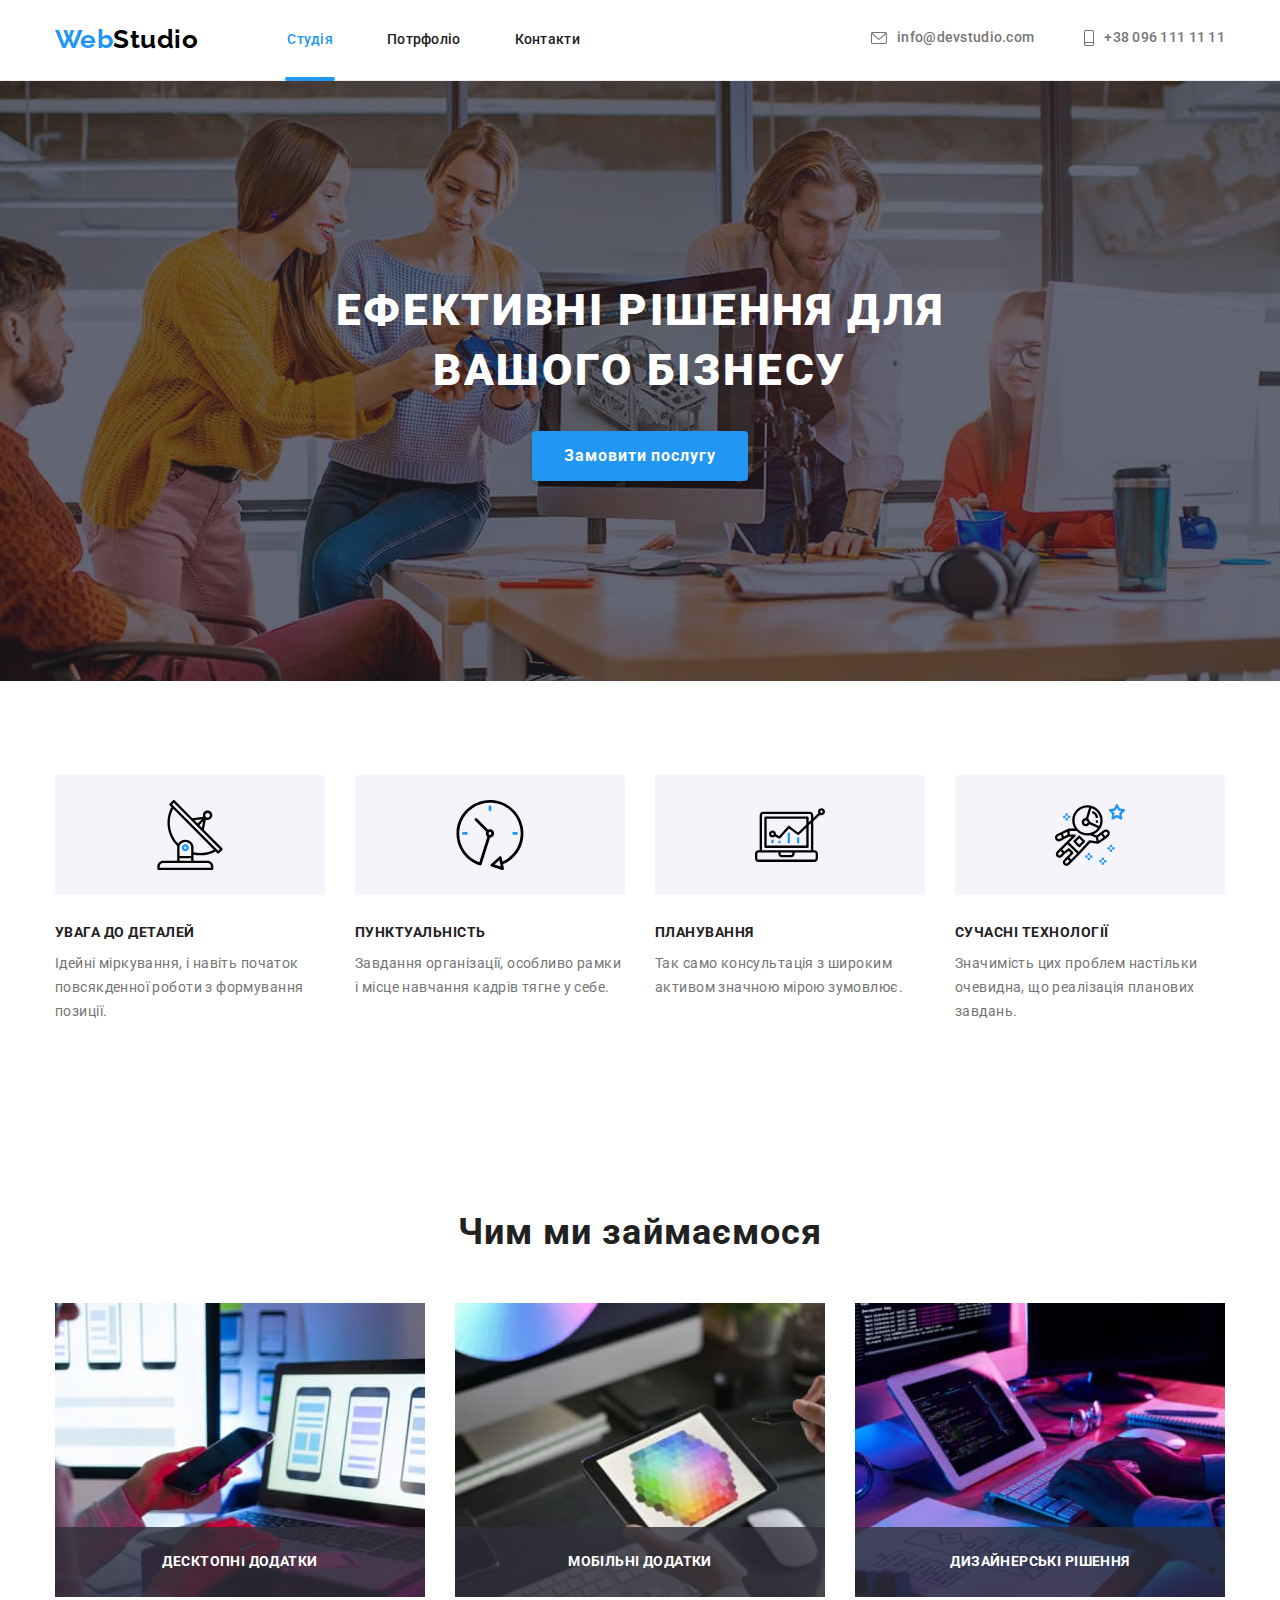
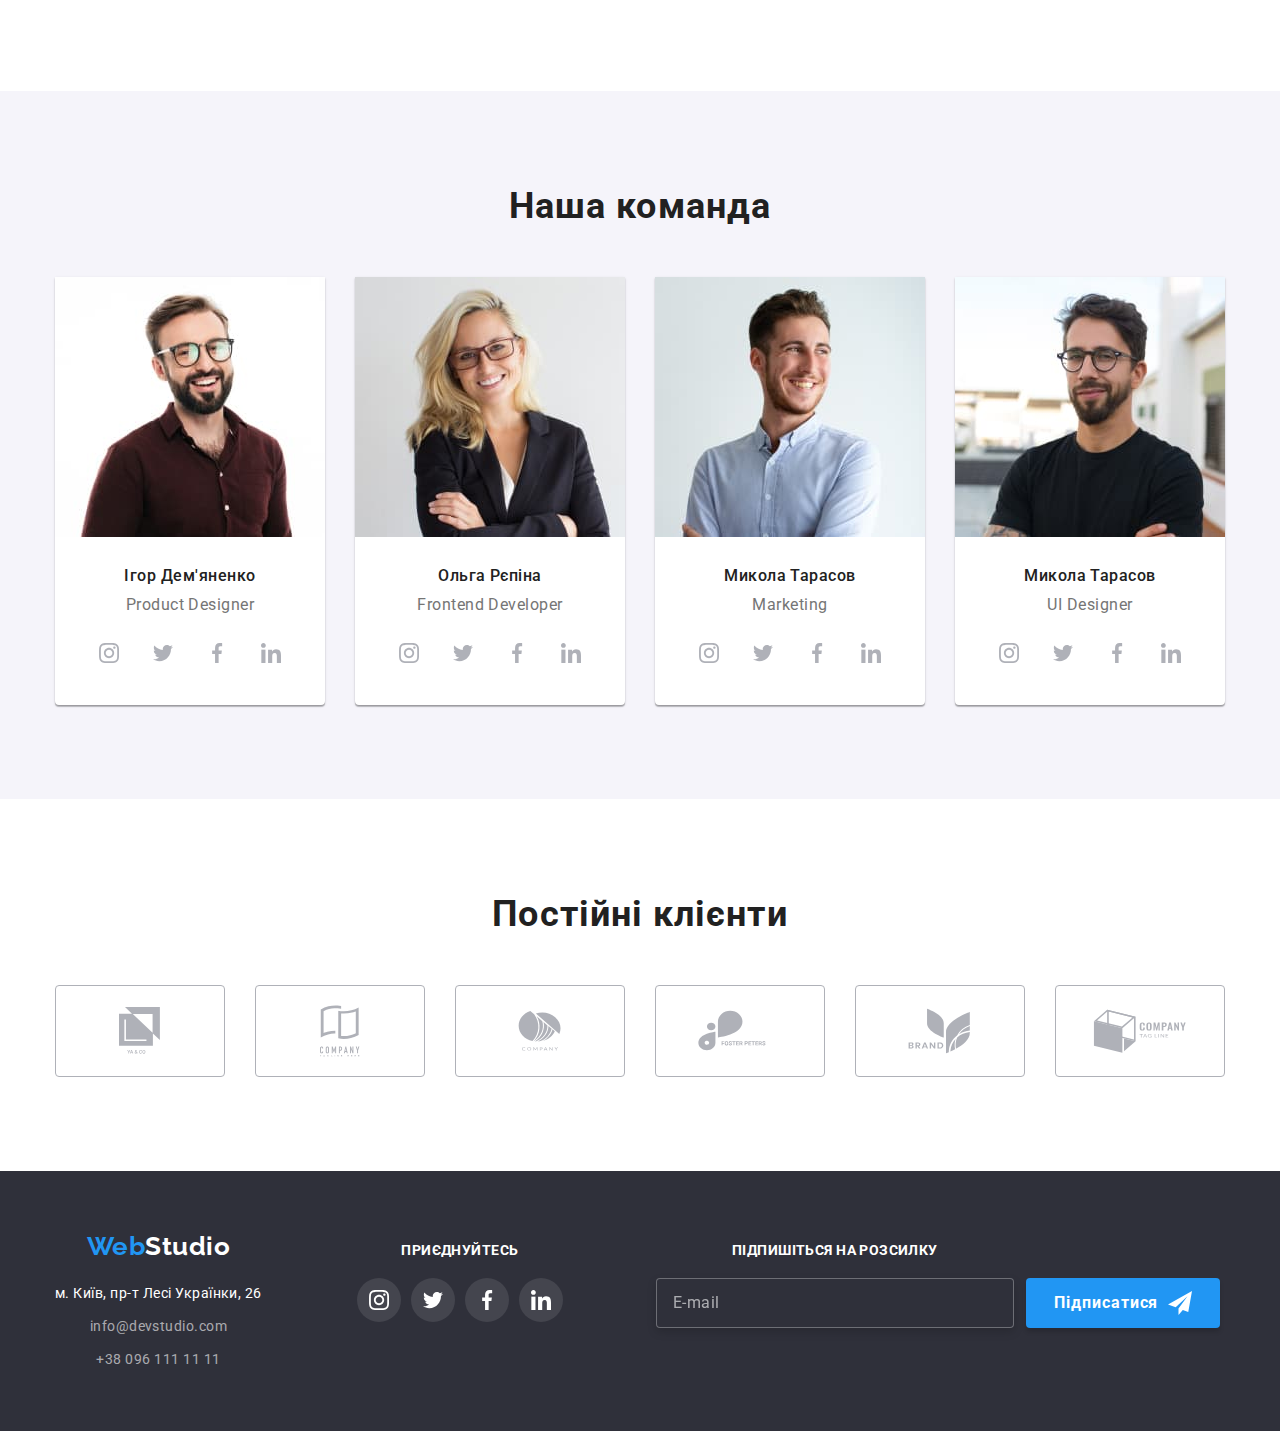
==== commit 03f8a223: "адаптив картинок команды" ====
--- a/index.html
+++ b/index.html
@@ -17,12 +17,27 @@
     <!-- <link rel="stylesheet" href="./css/styles.css" /> -->
     <link rel="stylesheet" href="./css/main.min.css" />
   </head>
-  <body>
+  <body data-body>
     <header class="header">
       <div class="container header__container">
         <a href="./index.html" class="logo"
           >Web<span class="logo__studio">Studio</span></a
         >
+        <button type="button" class="menu-button" data-menu-button>
+          <svg
+            width="40"
+            height="40"
+            aria-expanded="false"
+            aria-controls="menu-container"
+            aria-label="Мобильное меню"
+          >
+            <use
+              class="icon-burger"
+              href="./image/symbol-defs.svg#burger"
+            ></use>
+            <use class="icon-cross" href="./image/symbol-defs.svg#cross"></use>
+          </svg>
+        </button>
         <nav class="header__menu">
           <ul class="header__menu-list">
             <li class="header__menu-item">
@@ -142,7 +157,8 @@
           <ul class="features__examples-list">
             <li class="features__item">
               <img
-                src="image/weDo/img1.jpg"
+                srcset="./image/weDo/img1.jpg 1x, ./image/weDo/img1@2x.jpg 2x"
+                src="./image/weDo/img1.jpg"
                 alt="Створення сайтів"
                 width="370"
                 class="features__img"
@@ -153,8 +169,9 @@
             </li>
             <li class="features__item">
               <img
-                src="image/weDo/img2.jpg"
-                alt="Створення мобільних додатків"
+                srcset="./image/weDo/img2.jpg 1x, ./image/weDo/img2@2x.jpg 2x"
+                src="./image/weDo/img2.jpg"
+                alt="Створення сайтів"
                 width="370"
                 class="features__img"
               />
@@ -164,8 +181,9 @@
             </li>
             <li class="features__item">
               <img
-                src="image/weDo/img3.jpg"
-                alt="Створення дизайну сайтів"
+                srcset="./image/weDo/img3.jpg 1x, ./image/weDo/img3@2x.jpg 2x"
+                src="./image/weDo/img3.jpg"
+                alt="Створення сайтів"
                 width="370"
                 class="features__img"
               />
@@ -182,12 +200,38 @@
           <h2 class="team__title">Наша команда</h2>
           <ul class="team__list">
             <li class="team__item">
-              <img
-                src="image/ourTeam/img1.jpg"
-                alt="Ігор Дем'яненко"
-                width="270"
-                class="team__img"
-              />
+              <picture>
+                <source
+                  srcset="
+                    ./image/ourTeam/img1_desk.jpg    1x,
+                    ./image/ourTeam/img1_desk@2x.jpg 2x
+                  "
+                  type="image/jpeg"
+                  media="(min-width: 1200px)"
+                />
+                <source
+                  srcset="
+                    ./image/ourTeam/img1_tabl.jpg    1x,
+                    ./image/ourTeam/img1_tabl@2x.jpg 2x
+                  "
+                  type="image/jpeg"
+                  media="(min-width: 768px)"
+                />
+                <source
+                  srcset="
+                    ./image/ourTeam/img1_tel.jpg    1x,
+                    ./image/ourTeam/img1_tel@2x.jpg 2x
+                  "
+                  type="image/jpeg"
+                  media="(max-width: 767px)"
+                />
+                <img
+                  src="./image/ourTeam/img1-tel.jpg"
+                  alt="Ігор Дем'яненко"
+                  class="team__img"
+                />
+              </picture>
+
               <div class="team__info">
                 <h3 class="team__info-title">Ігор Дем'яненко</h3>
                 <p class="team__info-text">Product Designer</p>
@@ -224,12 +268,37 @@
               </div>
             </li>
             <li class="team__item">
-              <img
-                src="image/ourTeam/img2.jpg"
-                alt="Ольга Рєпіна"
-                width="270"
-                class="team__img"
-              />
+              <picture>
+                <source
+                  srcset="
+                    ./image/ourTeam/img2_desk.jpg    1x,
+                    ./image/ourTeam/img2_desk@2x.jpg 2x
+                  "
+                  type="image/jpeg"
+                  media="(min-width: 1200px)"
+                />
+                <source
+                  srcset="
+                    ./image/ourTeam/img2_tabl.jpg    1x,
+                    ./image/ourTeam/img2_tabl@2x.jpg 2x
+                  "
+                  type="image/jpeg"
+                  media="(min-width: 768px)"
+                />
+                <source
+                  srcset="
+                    ./image/ourTeam/img2_tel.jpg    1x,
+                    ./image/ourTeam/img2_tel@2x.jpg 2x
+                  "
+                  type="image/jpeg"
+                  media="(max-width: 767px)"
+                />
+                <img
+                  src="./image/ourTeam/img2-tel.jpg"
+                  alt="Ольга Рєпіна"
+                  class="team__img"
+                />
+              </picture>
               <div class="team__info">
                 <h3 class="team__info-title">Ольга Рєпіна</h3>
                 <p class="team__info-text">Frontend Developer</p>
@@ -266,12 +335,37 @@
               </div>
             </li>
             <li class="team__item">
-              <img
-                src="image/ourTeam/img3.jpg"
-                alt="Микола Тарасов"
-                width="270"
-                class="team__img"
-              />
+              <picture>
+                <source
+                  srcset="
+                    ./image/ourTeam/img3_desk.jpg    1x,
+                    ./image/ourTeam/img3_desk@2x.jpg 2x
+                  "
+                  type="image/jpeg"
+                  media="(min-width: 1200px)"
+                />
+                <source
+                  srcset="
+                    ./image/ourTeam/img3_tabl.jpg    1x,
+                    ./image/ourTeam/img3_tabl@2x.jpg 2x
+                  "
+                  type="image/jpeg"
+                  media="(min-width: 768px)"
+                />
+                <source
+                  srcset="
+                    ./image/ourTeam/img3_tel.jpg    1x,
+                    ./image/ourTeam/img3_tel@2x.jpg 2x
+                  "
+                  type="image/jpeg"
+                  media="(max-width: 767px)"
+                />
+                <img
+                  src="./image/ourTeam/img3-tel.jpg"
+                  alt="Микола Тарасов"
+                  class="team__img"
+                />
+              </picture>
               <div class="team__info">
                 <h3 class="team__info-title">Микола Тарасов</h3>
                 <p class="team__info-text">Marketing</p>
@@ -308,12 +402,37 @@
               </div>
             </li>
             <li class="team__item">
-              <img
-                src="image/ourTeam/img4.jpg"
-                alt="Михайло Єрмаков"
-                width="270"
-                class="team__img"
-              />
+              <picture>
+                <source
+                  srcset="
+                    ./image/ourTeam/img4_desk.jpg    1x,
+                    ./image/ourTeam/img4_desk@2x.jpg 2x
+                  "
+                  type="image/jpeg"
+                  media="(min-width: 1200px)"
+                />
+                <source
+                  srcset="
+                    ./image/ourTeam/img4_tabl.jpg    1x,
+                    ./image/ourTeam/img4_tabl@2x.jpg 2x
+                  "
+                  type="image/jpeg"
+                  media="(min-width: 768px)"
+                />
+                <source
+                  srcset="
+                    ./image/ourTeam/img4_tel.jpg    1x,
+                    ./image/ourTeam/img4_tel@2x.jpg 2x
+                  "
+                  type="image/jpeg"
+                  media="(max-width: 767px)"
+                />
+                <img
+                  src="./image/ourTeam/img4-tel.jpg"
+                  alt="Михайло Єрмаков"
+                  class="team__img"
+                />
+              </picture>
               <div class="team__info">
                 <h3 class="team__info-title">Микола Тарасов</h3>
                 <p class="team__info-text">UI Designer</p>
@@ -495,6 +614,52 @@
       </div>
     </footer>
 
+    <div class="mobile" id="menu-container" data-menu>
+      <nav class="mobile__menu">
+        <ul class="mobile__menu-list">
+          <li class="mobile__menu-item">
+            <a
+              href="./index.html"
+              class="mobile__menu-link mobile__menu-link--active"
+              >Студія</a
+            >
+          </li>
+          <li class="mobile__menu-item">
+            <a href="./portfolio.html" class="mobile__menu-link">Портфоліо</a>
+          </li>
+          <li class="mobile__menu-item">
+            <a href="#" class="mobile__menu-link">Контакти</a>
+          </li>
+        </ul>
+      </nav>
+      <ul class="mobile__contact-list">
+        <li class="mobile__contact-item">
+          <a href="tel:+380961111111" class="mobile__contact-mail"
+            >+38 096 111 11 11</a
+          >
+        </li>
+        <li class="mobile__contact-item">
+          <a href="mailto:info@devstudio.com" class="mobile__contact-tel"
+            >info@devstudio.com</a
+          >
+        </li>
+      </ul>
+      <ul class="mobile__social-list">
+        <li class="mobile__social-item">
+          <a href="" class="mobile__social-link">Instagram</a>
+        </li>
+        <li class="mobile__social-item">
+          <a href="" class="mobile__social-link">Twitter</a>
+        </li>
+        <li class="mobile__social-item">
+          <a href="" class="mobile__social-link">Facebook</a>
+        </li>
+        <li class="mobile__social-item">
+          <a href="" class="mobile__social-link">LinkedIn</a>
+        </li>
+      </ul>
+    </div>
+
     <div class="backdrop is-hidden" data-modal>
       <div class="modal">
         <form class="modal__form" autocomplete="off">
@@ -559,5 +724,6 @@
     </div>
 
     <script src="./js/modal.js"></script>
+    <script src="./js/menu.js"></script>
   </body>
 </html>
--- a/css/main.min.css
+++ b/css/main.min.css
@@ -1 +1 @@
-/*! modern-normalize v1.1.0 | MIT License | https://github.com/sindresorhus/modern-normalize */*,::before,::after{box-sizing:border-box}html{line-height:1.15;-webkit-text-size-adjust:100%;-moz-tab-size:4;-o-tab-size:4;tab-size:4}body{margin:0;font-family:system-ui,-apple-system,"Segoe UI",Roboto,Helvetica,Arial,sans-serif,"Apple Color Emoji","Segoe UI Emoji"}hr{height:0;color:inherit}abbr[title]{-webkit-text-decoration:underline dotted;text-decoration:underline dotted}b,strong{font-weight:bolder}code,kbd,samp,pre{font-family:ui-monospace,SFMono-Regular,Consolas,"Liberation Mono",Menlo,monospace;font-size:1em}small{font-size:80%}sub,sup{font-size:75%;line-height:0;position:relative;vertical-align:baseline}sub{bottom:-0.25em}sup{top:-0.5em}table{text-indent:0;border-color:inherit}button,input,optgroup,select,textarea{font-family:inherit;font-size:100%;line-height:1.15;margin:0}button,select{text-transform:none}button,[type=button],[type=reset],[type=submit]{-webkit-appearance:button}::-moz-focus-inner{border-style:none;padding:0}:-moz-focusring{outline:1px dotted ButtonText}:-moz-ui-invalid{box-shadow:none}legend{padding:0}progress{vertical-align:baseline}::-webkit-inner-spin-button,::-webkit-outer-spin-button{height:auto}[type=search]{-webkit-appearance:textfield;outline-offset:-2px}::-webkit-search-decoration{-webkit-appearance:none}::-webkit-file-upload-button{-webkit-appearance:button;font:inherit}summary{display:list-item}.portfolio__title,.privilege__title{position:absolute;width:1px;height:1px;margin:-1px;border:0;padding:0;white-space:nowrap;-webkit-clip-path:inset(100%);clip-path:inset(100%);clip:rect(0 0 0 0);overflow:hidden}body{color:#757575;background-color:#fff;font-family:Roboto,sans-serif;letter-spacing:.03em}.container{padding:0px 15px;margin:0 auto}@media screen and (min-width: 479.98px){.container{width:480px}}@media screen and (min-width: 767.98px){.container{width:768px}}@media screen and (min-width: 1199.98px){.container{width:1200px}}h2{margin:0;color:#212121;font-weight:700;font-size:28px;line-height:1.1785714286;text-align:center;letter-spacing:.03em;margin-bottom:30px}@media screen and (min-width: 1199.98px){h2{font-size:36px;line-height:1.1666666667;margin-bottom:50px}}a{display:inline-block;text-decoration:none}button{color:#fff;background-color:#2196f3;cursor:pointer;font-weight:700;font-size:16px;line-height:1.87;letter-spacing:.06em;border:none;border-radius:4px;box-shadow:0px 4px 4px rgba(0,0,0,.15)}section{padding:94px 0px}@media screen and (max-width: 1199.98px){section{padding:60px 0}}ul{padding:0;margin:0;list-style:none}p{margin:0}.privilege__title{color:#212121;font-family:"Roboto";font-weight:700;font-size:36px;line-height:1.16;text-align:center;margin-top:0;margin-bottom:50px}@media screen and (min-width: 767.98px){.privilege__benefits-list{display:flex;flex-wrap:wrap;gap:30px}}@media screen and (min-width: 1199.98px){.privilege__benefits-list{flex-wrap:nowrap}}@media screen and (max-width: 767.98px){.privilege__item:not(:last-child){margin-bottom:30px}}@media screen and (min-width: 767.98px){.privilege__item{width:calc((100% - 30px)/2)}}@media screen and (min-width: 1199.98px){.privilege__item{width:calc((100% - 90px)/4)}}.privilege__block{height:120px;display:flex;justify-content:center;align-items:center;background-color:#f5f4fa;margin-bottom:30px;border-radius:4px}.privilege__info-title{color:#212121;font-weight:700;font-size:14px;line-height:1.14;text-transform:uppercase;margin-top:0;margin-bottom:10px}@media screen and (max-width: 767.98px){.privilege__info-title{text-align:center}}.privilege__info-text{font-size:14px;line-height:1.7142857143;letter-spacing:.03em;color:#757575}.logo{color:#2196f3;text-decoration:none;font-family:Raleway,sans-serif;font-weight:700;font-size:24px;line-height:1.2727272727}.logo__studio{color:#000}.logo__studio-footer{color:#fff}@media screen and (min-width: 1199.98px){.logo{font-size:26px;line-height:1.1923076923}}.header{border-bottom:1px solid #ececec}.header__container{display:flex;align-items:center}.header__menu-list{display:flex;gap:50px}.header__menu{margin-left:87px}@media screen and (max-width: 767.98px){.header__menu{display:none}}.header__contacts-list{margin-left:auto}@media screen and (min-width: 1199.98px){.header__contacts-list{display:flex}}@media screen and (max-width: 767.98px){.header__contacts-list{display:none}}@media screen and (min-width: 767.98px)and (max-width: 1199.98px){.header__contacts-item:not(:last-child){margin-bottom:10px}}@media screen and (min-width: 1199.98px){.header__contacts-item:not(:first-child){margin-left:50px}}.header__menu-link{position:relative;padding:32px 2px;color:#212121;font-weight:500;font-size:14px;line-height:1.14;letter-spacing:.02em;transition:color 250ms cubic-bezier(0.4, 0, 0.2, 1)}.header__menu-link:hover,.header__menu-link:focus{color:#2196f3}.header__menu-link--active{color:#2196f3}.header__menu-link--active::after{content:"";position:absolute;left:0;bottom:-1px;display:block;width:100%;height:4px;background-color:#2196f3;border-radius:2px}.header__contacts-link{display:inline-flex;align-items:center;color:#757575;font-weight:500;font-size:14px;line-height:1.14;letter-spacing:.02em;transition:color 250ms cubic-bezier(0.4, 0, 0.2, 1)}.header__contacts-link:hover,.header__contacts-link:focus{color:#2196f3}.header__contacts-icon{fill:currentColor;margin-right:10px}.hero{background-color:#2f303a;text-align:center;padding:200px 0;max-width:1600px;margin:0 auto;background-image:linear-gradient(to right, rgba(47, 48, 58, 0.4), rgba(47, 48, 58, 0.4)),url("../image/hero-bg.jpg");background-repeat:no-repeat;background-size:1600px;background-position:center}.hero__title{color:#fff;font-family:"Roboto";font-weight:900;font-size:44px;line-height:1.36;text-align:center;letter-spacing:.06em;text-transform:uppercase;margin-top:0;margin-bottom:30px}.hero__btn{padding:10px 32px}.features__title{text-align:center}.features__examples-list{display:flex;gap:30px}@media screen and (max-width: 1199.98px){.features{display:none}}.features__item{position:relative;width:calc((100% - 60px)/3)}.features__img{display:block}.features__overlay{position:absolute;bottom:0;left:0;width:100%;height:70px;display:flex;align-items:center;justify-content:center;background-color:rgba(47,48,58,.8)}.features__text{margin:0;font-weight:700;font-size:14px;line-height:1.2;letter-spacing:.03em;text-transform:uppercase;color:#fff}.team{background-color:#f5f4fa}.team__img{display:block}.team__title{text-align:center}@media screen and (min-width: 767.98px){.team__list{display:flex;flex-wrap:wrap;gap:30px}}@media screen and (min-width: 1199.98px){.team__list{flex-wrap:nowrap}}.team__item{background-color:#fff;text-align:center;box-shadow:0px 1px 3px rgba(0,0,0,.12),0px 1px 1px rgba(0,0,0,.14),0px 2px 1px rgba(0,0,0,.2);border-radius:0px 0px 4px 4px}@media screen and (max-width: 767.98px){.team__item:not(:last-child){margin-bottom:30px}}@media screen and (min-width: 767.98px){.team__item{width:calc((100% - 30px)/2)}}@media screen and (min-width: 1199.98px){.team__item{width:calc((100% - 90px)/4)}}.team__info{padding:30px 0 24px 0}@media screen and (min-width: 1199.98px){.team__info{padding:30px 0 30px 0}}.team__info-title{color:#212121;font-weight:500;font-size:16px;line-height:1.18;margin-top:0;margin-bottom:10px}.team__info-text{font-size:16px;line-height:1.18;margin:0 0 16px 0}.team__social-list{display:flex;justify-content:center;margin:-5px}.team__social-item{margin:5px;width:44px;height:44px}.team__social-link{display:flex;justify-content:center;align-items:center;width:100%;height:100%;border-radius:50%;color:#afb1b8;transition:color 250ms cubic-bezier(0.4, 0, 0.2, 1),background-color 250ms cubic-bezier(0.4, 0, 0.2, 1)}.team__social-link:hover,.team__social-link:focus{color:#fff;background-color:#2196f3;border-radius:50%}.team__social-link--white{background-color:rgba(255,255,255,.1);color:#fff}.team__social-icon{fill:currentColor}.clients__title{text-align:center}.clients__list{display:flex;flex-wrap:wrap;gap:30px}.clients__item{width:calc((100% - 30px)/2)}@media screen and (min-width: 767.98px){.clients__item{width:calc((100% - 60px)/3)}}@media screen and (min-width: 1199.98px){.clients__item{width:calc((100% - 150px)/6)}}.clients__link{display:flex;justify-content:center;align-items:center;height:92px;border:1px solid #afb1b8;border-radius:4px;color:#afb1b8;transition:color 250ms cubic-bezier(0.4, 0, 0.2, 1),border 250ms cubic-bezier(0.4, 0, 0.2, 1)}.clients__link:hover,.clients__link:focus{border:1px solid #2196f3;color:#2196f3}.clients__icon{fill:currentColor}.footer{background-color:#2f303a;padding:60px 0}.footer__container{text-align:center}@media screen and (min-width: 1199.98px){.footer__container{display:flex;align-items:baseline}}@media screen and (min-width: 767.98px)and (max-width: 1199.98px){.footer__wrapper{display:flex;justify-content:space-around;align-items:baseline}}@media screen and (min-width: 1199.98px){.footer__wrapper{display:flex;align-items:baseline}}.footer__adress{margin-top:20px;font-style:normal}.footer__adress-item{margin-bottom:9px}.footer__adress-item:last-child{margin-bottom:0}.footer__adress-link{color:#fff;text-decoration:none;font-size:14px;line-height:1.71;transition:color 250ms cubic-bezier(0.4, 0, 0.2, 1)}.footer__adress-link:hover,.footer__adress-link:focus{color:#2196f3}.footer__adress-link-gray{color:rgba(255,255,255,.6)}.footer__join{margin-top:60px}@media screen and (min-width: 767.98px){.footer__join{margin-top:0}}@media screen and (min-width: 1199.98px){.footer__join{margin-left:95px}}.footer__title{margin-top:0;margin-bottom:20px;font-weight:700;font-size:14px;line-height:1.2;letter-spacing:.03em;text-transform:uppercase;color:#fff}.footer__social-list{display:flex;justify-content:center;margin:-5px}.footer__social-item{margin:5px;width:44px;height:44px;background-color:rgba(255,255,255,.1);border-radius:50%}.footer__social-link{display:flex;justify-content:center;align-items:center;width:100%;height:100%;border-radius:50%;color:#fff;transition:color 250ms cubic-bezier(0.4, 0, 0.2, 1),background-color 250ms cubic-bezier(0.4, 0, 0.2, 1)}.footer__social-link:hover,.footer__social-link:focus{background-color:#2196f3}.footer__social-link--white{background-color:rgba(255,255,255,.1);color:#fff}.footer__social-icon{fill:currentColor}.footer__form{margin-top:60px}@media screen and (min-width: 1199.98px){.footer__form{display:flex;margin-left:93px;margin-top:0}}@media screen and (min-width: 1199.98px){.footer__form-field{margin-top:0;display:flex;flex-direction:column;width:358px}}.footer__label{display:block;font-weight:700;font-size:14px;line-height:1.15;letter-spacing:.03em;text-transform:uppercase;color:#fff;margin-bottom:20px}.footer__input{width:100%;height:50px;border:1px solid rgba(255,255,255,.3);filter:drop-shadow(0px 4px 4px rgba(0, 0, 0, 0.15));border-radius:4px;background-color:#2f303a;padding:15px 16px;margin-bottom:20px;color:#fff}.footer__input::-moz-placeholder{font-size:16px;line-height:1.25;letter-spacing:.03em;color:rgba(255,255,255,.6)}.footer__input:-ms-input-placeholder{font-size:16px;line-height:1.25;letter-spacing:.03em;color:rgba(255,255,255,.6)}.footer__input::placeholder{font-size:16px;line-height:1.25;letter-spacing:.03em;color:rgba(255,255,255,.6)}@media screen and (min-width: 767.98px)and (max-width: 1199.98px){.footer__input{width:450px}}@media screen and (min-width: 1199.98px){.footer__input{margin-bottom:0}}.footer__button{height:50px;padding:10px 28px;display:flex;align-items:center;margin:0 auto}@media screen and (min-width: 1199.98px){.footer__button{margin-top:36px;margin-left:12px}}.footer__icon{margin-left:10px;fill:currentColor}.backdrop{position:fixed;top:0;left:0;width:100%;height:100%;background-color:rgba(0,0,0,.2);z-index:1;opacity:1;visibility:visible;transition:opacity 500ms cubic-bezier(0.4, 0, 0.2, 1),visibility 500ms cubic-bezier(0.4, 0, 0.2, 1)}.backdrop.is-hidden{visibility:hidden;opacity:0;pointer-events:none}.backdrop.is-hidden .modal{transform:translate(-50%, -50%) perspective(500px) translateY(-100%) rotateX(45deg)}.modal{position:absolute;top:50%;left:50%;min-width:528px;min-height:581px;padding:40px;background:#fff;box-shadow:0px 1px 3px rgba(0,0,0,.12),0px 1px 1px rgba(0,0,0,.14),0px 2px 1px rgba(0,0,0,.2);border-radius:4px;transform:translate(-50%, -50%) perspective(500px) translateY(0%) rotateX(0deg);transition:transform 500ms ease}.modal__form{position:absolute;top:50%;left:50%;min-width:528px;min-height:581px;padding:40px;background:#fff;box-shadow:0px 1px 3px rgba(0,0,0,.12),0px 1px 1px rgba(0,0,0,.14),0px 2px 1px rgba(0,0,0,.2);border-radius:4px;transform:translate(-50%, -50%) perspective(500px) translateY(0%) rotateX(0deg);transition:transform 500ms ease}.modal__title{font-weight:700;font-size:20px;line-height:1.15;text-align:center;letter-spacing:.03em;color:#212121;margin-top:0;margin-bottom:12px}.modal__item{margin-bottom:10px}.modal__item:last-child{margin-bottom:20px}.modal__label{position:relative;display:block;font-size:12px;line-height:1.17;letter-spacing:.01em;color:#757575}.modal__input{display:block;width:100%;margin-top:4px;height:40px;border:1px solid rgba(33,33,33,.2);border-radius:4px;padding:11px 12px 11px 42px;transition:border 250ms cubic-bezier(0.4, 0, 0.2, 1)}.modal__input:focus{outline:none;border:1px solid #2196f3}.modal__input:focus+.modal__svg{fill:#2196f3}.modal__svg{position:absolute;top:50%;left:0;margin-left:12px;fill:#212121;transition:fill 250ms cubic-bezier(0.4, 0, 0.2, 1)}.modal__textarea{display:block;width:100%;height:120px;border:1px solid rgba(33,33,33,.2);border-radius:4px;resize:none;padding:12px 16px;margin-top:4px;transition:border 250ms cubic-bezier(0.4, 0, 0.2, 1)}.modal__textarea::-moz-placeholder{font-size:12px;line-height:1.17;letter-spacing:.01em;color:rgba(117,117,117,.5)}.modal__textarea:-ms-input-placeholder{font-size:12px;line-height:1.17;letter-spacing:.01em;color:rgba(117,117,117,.5)}.modal__textarea::placeholder{font-size:12px;line-height:1.17;letter-spacing:.01em;color:rgba(117,117,117,.5)}.modal__textarea:focus{outline:none;border:1px solid #2196f3}.policy{display:flex;align-items:center;margin-bottom:30px;font-size:14px;line-height:1.7;letter-spacing:.03em;color:#757575;padding-left:12px}.policy__checkbox{position:absolute;width:1px;height:1px;margin:-1px;border:0;padding:0;-webkit-clip-path:inset(100%);clip-path:inset(100%);clip:rect(0 0 0 0);overflow:hidden}.policy__checkbox:checked+.policy__icon{background-color:#2196f3;background-image:url(../image/check.svg);background-size:contain;border-color:#2196f3;background-origin:border-box}.policy__icon{display:inline-block;width:16px;height:15px;border:2px solid #212121;border-radius:2px;margin-right:8px;cursor:pointer}.modal__link{color:#2196f3;text-decoration:underline}.modal__button{display:flex;margin:0 auto;padding:10px 52px}.close-button{position:absolute;top:8px;right:8px;width:30px;height:30px;padding:0;border:none;display:flex;justify-content:center;align-items:center;margin-left:auto;background-color:#fff;border:1px solid rgba(0,0,0,.1);border-radius:50%;cursor:pointer;fill:#000;transition:fill 250ms cubic-bezier(0.4, 0, 0.2, 1)}.close-button:hover{fill:#2196f3}.modal__icon{color:currentColor}.portfolio__filter-list{display:flex;justify-content:center;margin-bottom:50px}.portfolio__filter-item{margin-right:8px}.portfolio__filter-item:last-child{margin-right:0}.portfolio__filter-btn{color:#212121;background-color:#f5f4fa;font-weight:500;line-height:1.62;padding:6px 22px;box-shadow:none;transition:color 250ms cubic-bezier(0.4, 0, 0.2, 1),background-color 250ms cubic-bezier(0.4, 0, 0.2, 1),box-shadow 250ms cubic-bezier(0.4, 0, 0.2, 1)}.portfolio__filter-btn:hover,.portfolio__filter-btn:focus{color:#fff;background-color:#2196f3;box-shadow:0px 3px 1px rgba(0,0,0,.1),0px 1px 2px rgba(0,0,0,.08),0px 2px 2px rgba(0,0,0,.12)}.portfolio__list{display:flex;flex-wrap:wrap;gap:30px}.portfolio__item{width:calc((100% - 60px)/3);border:1px #eee solid}.portfolio__item:hover .portfolio__overlay{transform:translateY(0)}.portfolio__link{display:block;color:inherit;text-decoration:none;transition:box-shadow 250ms cubic-bezier(0.4, 0, 0.2, 1)}.portfolio__link:hover,.portfolio__link:focus{box-shadow:0px 1px 1px rgba(0,0,0,.12),0px 4px 4px rgba(0,0,0,.06),1px 4px 6px rgba(0,0,0,.16)}.portfolio__link:hover .portfolio__overlay,.portfolio__link:focus .portfolio__overlay{transform:translateY(0)}.portfolio__wrapper{position:relative;overflow:hidden}.portfolio__wrapper img{display:block}.portfolio__overlay{position:absolute;bottom:0;left:0;padding:63px 24px;width:100%;height:100%;background-color:rgba(33,150,243,.9);transform:translateY(100%);transition:transform 250ms cubic-bezier(0.4, 0, 0.2, 1)}.portfolio__subtext{margin:0;font-size:18px;line-height:28px;letter-spacing:.03em;color:#fff}.portfolio__info{padding:20px 24px;text-align:left}.portfolio__info-title{color:#212121;font-weight:700;font-size:18px;line-height:2;letter-spacing:.06em;margin-top:0;margin-bottom:10px}.portfolio__info-text{font-size:16px;line-height:1.87;margin:0}/*# sourceMappingURL=main.min.css.map */+/*! modern-normalize v1.1.0 | MIT License | https://github.com/sindresorhus/modern-normalize */*,::before,::after{box-sizing:border-box}html{line-height:1.15;-webkit-text-size-adjust:100%;-moz-tab-size:4;-o-tab-size:4;tab-size:4}body{margin:0;font-family:system-ui,-apple-system,"Segoe UI",Roboto,Helvetica,Arial,sans-serif,"Apple Color Emoji","Segoe UI Emoji"}hr{height:0;color:inherit}abbr[title]{-webkit-text-decoration:underline dotted;text-decoration:underline dotted}b,strong{font-weight:bolder}code,kbd,samp,pre{font-family:ui-monospace,SFMono-Regular,Consolas,"Liberation Mono",Menlo,monospace;font-size:1em}small{font-size:80%}sub,sup{font-size:75%;line-height:0;position:relative;vertical-align:baseline}sub{bottom:-0.25em}sup{top:-0.5em}table{text-indent:0;border-color:inherit}button,input,optgroup,select,textarea{font-family:inherit;font-size:100%;line-height:1.15;margin:0}button,select{text-transform:none}button,[type=button],[type=reset],[type=submit]{-webkit-appearance:button}::-moz-focus-inner{border-style:none;padding:0}:-moz-focusring{outline:1px dotted ButtonText}:-moz-ui-invalid{box-shadow:none}legend{padding:0}progress{vertical-align:baseline}::-webkit-inner-spin-button,::-webkit-outer-spin-button{height:auto}[type=search]{-webkit-appearance:textfield;outline-offset:-2px}::-webkit-search-decoration{-webkit-appearance:none}::-webkit-file-upload-button{-webkit-appearance:button;font:inherit}summary{display:list-item}.portfolio__title,.privilege__title{position:absolute;width:1px;height:1px;margin:-1px;border:0;padding:0;white-space:nowrap;-webkit-clip-path:inset(100%);clip-path:inset(100%);clip:rect(0 0 0 0);overflow:hidden}body{color:#757575;background-color:#fff;font-family:Roboto,sans-serif;letter-spacing:.03em}body.modal-open{overflow:hidden}body.scroll-off{overflow:hidden}.container{padding:0px 15px;margin:0 auto}@media screen and (min-width: 479.98px){.container{width:480px}}@media screen and (min-width: 767.98px){.container{width:768px}}@media screen and (min-width: 1199.98px){.container{width:1200px}}h2{margin:0;color:#212121;font-weight:700;font-size:28px;line-height:1.1785714286;text-align:center;letter-spacing:.03em;margin-bottom:30px}@media screen and (min-width: 1199.98px){h2{font-size:36px;line-height:1.1666666667;margin-bottom:50px}}a{display:inline-block;text-decoration:none}section{padding:94px 0px}@media screen and (max-width: 1199.98px){section{padding:60px 0}}ul{padding:0;margin:0;list-style:none}p{margin:0}img{display:block;width:100%;height:auto}.privilege__title{color:#212121;font-family:"Roboto";font-weight:700;font-size:36px;line-height:1.16;text-align:center;margin-top:0;margin-bottom:50px}@media screen and (min-width: 767.98px){.privilege__benefits-list{display:flex;flex-wrap:wrap;gap:30px}}@media screen and (min-width: 1199.98px){.privilege__benefits-list{flex-wrap:nowrap}}@media screen and (max-width: 767.98px){.privilege__item:not(:last-child){margin-bottom:30px}}@media screen and (min-width: 767.98px){.privilege__item{width:calc((100% - 30px)/2)}}@media screen and (min-width: 1199.98px){.privilege__item{width:calc((100% - 90px)/4)}}.privilege__block{height:120px;display:flex;justify-content:center;align-items:center;background-color:#f5f4fa;margin-bottom:30px;border-radius:4px}.privilege__info-title{color:#212121;font-weight:700;font-size:14px;line-height:1.14;text-transform:uppercase;margin-top:0;margin-bottom:10px}@media screen and (max-width: 767.98px){.privilege__info-title{text-align:center}}.privilege__info-text{font-size:14px;line-height:1.7142857143;letter-spacing:.03em;color:#757575}.logo{color:#2196f3;text-decoration:none;font-family:Raleway,sans-serif;font-weight:700;font-size:24px;line-height:1.2727272727}.logo__studio{color:#000}.logo__studio-footer{color:#fff}@media screen and (min-width: 1199.98px){.logo{font-size:26px;line-height:1.1923076923}}.header{border-bottom:1px solid #ececec}.header__container{display:flex;align-items:center;height:100%}@media screen and (max-width: 767.98px){.header__container{justify-content:space-between}}.header__menu-list{display:flex;gap:50px}@media screen and (max-width: 767.98px){.header{height:60px}}.header__menu{margin-left:87px}@media screen and (max-width: 767.98px){.header__menu{display:none}}.header__contacts-list{margin-left:auto}@media screen and (min-width: 1199.98px){.header__contacts-list{display:flex}}@media screen and (max-width: 767.98px){.header__contacts-list{display:none}}@media screen and (min-width: 767.98px)and (max-width: 1199.98px){.header__contacts-item:not(:last-child){margin-bottom:10px}}@media screen and (min-width: 1199.98px){.header__contacts-item:not(:first-child){margin-left:50px}}.header__menu-link{position:relative;padding:32px 2px;color:#212121;font-weight:500;font-size:14px;line-height:1.14;letter-spacing:.02em;transition:color 250ms cubic-bezier(0.4, 0, 0.2, 1)}.header__menu-link:hover,.header__menu-link:focus{color:#2196f3}.header__menu-link--active{color:#2196f3}.header__menu-link--active::after{content:"";position:absolute;left:0;bottom:-1px;display:block;width:100%;height:4px;background-color:#2196f3;border-radius:2px}.header__contacts-link{display:inline-flex;align-items:center;color:#757575;font-weight:500;font-size:14px;line-height:1.14;letter-spacing:.02em;transition:color 250ms cubic-bezier(0.4, 0, 0.2, 1)}.header__contacts-link:hover,.header__contacts-link:focus{color:#2196f3}.header__contacts-icon{fill:currentColor;margin-right:10px}.hero{background-color:#2f303a;text-align:center;padding:120px 0;max-width:1600px;height:400px;margin:0 auto;background-image:linear-gradient(to right, rgba(47, 48, 58, 0.4), rgba(47, 48, 58, 0.4)),url("../image/hero/hero-mob.jpg");background-repeat:no-repeat;background-size:cover;background-position:center}@media(min-device-pixel-ratio: 2),(-webkit-min-device-pixel-ratio: 2),(min-resolution: 192dpi),(min-resolution: 2dppx){.hero{background-image:linear-gradient(to right, rgba(47, 48, 58, 0.4), rgba(47, 48, 58, 0.4)),url("../../image/hero/hero-mob@2x.jpg")}}@media screen and (min-width: 479.98px){.hero{background-image:linear-gradient(to right, rgba(47, 48, 58, 0.4), rgba(47, 48, 58, 0.4)),url("../image/hero/hero-tab.jpg")}}@media screen and (min-width: 479.98px)and (min-device-pixel-ratio: 2),screen and (min-width: 479.98px)and (-webkit-min-device-pixel-ratio: 2),screen and (min-width: 479.98px)and (min-resolution: 192dpi),screen and (min-width: 479.98px)and (min-resolution: 2dppx){.hero{background-image:linear-gradient(to right, rgba(47, 48, 58, 0.4), rgba(47, 48, 58, 0.4)),url("../../image/hero/hero-tab@2x.jpg")}}@media screen and (min-width: 767.98px){.hero{background-image:linear-gradient(to right, rgba(47, 48, 58, 0.4), rgba(47, 48, 58, 0.4)),url("../image/hero/hero-desk.jpg")}}@media screen and (min-width: 767.98px)and (min-device-pixel-ratio: 2),screen and (min-width: 767.98px)and (-webkit-min-device-pixel-ratio: 2),screen and (min-width: 767.98px)and (min-resolution: 192dpi),screen and (min-width: 767.98px)and (min-resolution: 2dppx){.hero{background-image:linear-gradient(to right, rgba(47, 48, 58, 0.4), rgba(47, 48, 58, 0.4)),url("../../image/hero/hero-desk@2x.jpg")}}@media screen and (min-width: 1199.98px){.hero{height:600px;padding:200px 0}}.hero__title{color:#fff;font-family:"Roboto";font-weight:900;font-size:26px;line-height:1.6153846154;text-align:center;letter-spacing:.06em;text-transform:uppercase;margin-top:0;margin-bottom:30px}@media screen and (min-width: 1199.98px){.hero__title{font-size:44px;line-height:1.36}}.hero__btn{color:#fff;background-color:#2196f3;cursor:pointer;font-weight:700;font-size:16px;line-height:1.87;letter-spacing:.06em;border:none;border-radius:4px;box-shadow:0px 4px 4px rgba(0,0,0,.15);padding:10px 32px}.features__title{text-align:center}.features__examples-list{display:flex;gap:30px}@media screen and (max-width: 1199.98px){.features{display:none}}.features__item{position:relative;width:calc((100% - 60px)/3)}.features__img{display:block}.features__overlay{position:absolute;bottom:0;left:0;width:100%;height:70px;display:flex;align-items:center;justify-content:center;background-color:rgba(47,48,58,.8)}.features__text{margin:0;font-weight:700;font-size:14px;line-height:1.2;letter-spacing:.03em;text-transform:uppercase;color:#fff}.team{background-color:#f5f4fa}.team__img{display:block}.team__title{text-align:center}@media screen and (min-width: 767.98px){.team__list{display:flex;flex-wrap:wrap;gap:30px}}@media screen and (min-width: 1199.98px){.team__list{flex-wrap:nowrap}}.team__item{background-color:#fff;text-align:center;box-shadow:0px 1px 3px rgba(0,0,0,.12),0px 1px 1px rgba(0,0,0,.14),0px 2px 1px rgba(0,0,0,.2);border-radius:0px 0px 4px 4px}@media screen and (max-width: 767.98px){.team__item:not(:last-child){margin-bottom:30px}}@media screen and (min-width: 767.98px){.team__item{width:calc((100% - 30px)/2)}}@media screen and (min-width: 1199.98px){.team__item{width:calc((100% - 90px)/4)}}.team__info{padding:30px 0 24px 0}@media screen and (min-width: 1199.98px){.team__info{padding:30px 0 30px 0}}.team__info-title{color:#212121;font-weight:500;font-size:16px;line-height:1.18;margin-top:0;margin-bottom:10px}.team__info-text{font-size:16px;line-height:1.18;margin:0 0 16px 0}.team__social-list{display:flex;justify-content:center;margin:-5px}.team__social-item{margin:5px;width:44px;height:44px}.team__social-link{display:flex;justify-content:center;align-items:center;width:100%;height:100%;border-radius:50%;color:#afb1b8;transition:color 250ms cubic-bezier(0.4, 0, 0.2, 1),background-color 250ms cubic-bezier(0.4, 0, 0.2, 1)}.team__social-link:hover,.team__social-link:focus{color:#fff;background-color:#2196f3;border-radius:50%}.team__social-link--white{background-color:rgba(255,255,255,.1);color:#fff}.team__social-icon{fill:currentColor}.clients__title{text-align:center}.clients__list{display:flex;flex-wrap:wrap;gap:30px}.clients__item{width:calc((100% - 30px)/2)}@media screen and (min-width: 767.98px){.clients__item{width:calc((100% - 60px)/3)}}@media screen and (min-width: 1199.98px){.clients__item{width:calc((100% - 150px)/6)}}.clients__link{display:flex;justify-content:center;align-items:center;height:92px;border:1px solid #afb1b8;border-radius:4px;color:#afb1b8;transition:color 250ms cubic-bezier(0.4, 0, 0.2, 1),border 250ms cubic-bezier(0.4, 0, 0.2, 1)}.clients__link:hover,.clients__link:focus{border:1px solid #2196f3;color:#2196f3}.clients__icon{fill:currentColor}.footer{background-color:#2f303a;padding:60px 0}.footer__container{text-align:center}@media screen and (min-width: 1199.98px){.footer__container{display:flex;align-items:baseline}}@media screen and (min-width: 767.98px)and (max-width: 1199.98px){.footer__wrapper{display:flex;justify-content:space-around;align-items:baseline}}@media screen and (min-width: 1199.98px){.footer__wrapper{display:flex;align-items:baseline}}.footer__adress{margin-top:20px;font-style:normal}.footer__adress-item{margin-bottom:9px}.footer__adress-item:last-child{margin-bottom:0}.footer__adress-link{color:#fff;text-decoration:none;font-size:14px;line-height:1.71;transition:color 250ms cubic-bezier(0.4, 0, 0.2, 1)}.footer__adress-link:hover,.footer__adress-link:focus{color:#2196f3}.footer__adress-link-gray{color:rgba(255,255,255,.6)}.footer__join{margin-top:60px}@media screen and (min-width: 767.98px){.footer__join{margin-top:0}}@media screen and (min-width: 1199.98px){.footer__join{margin-left:95px}}.footer__title{margin-top:0;margin-bottom:20px;font-weight:700;font-size:14px;line-height:1.2;letter-spacing:.03em;text-transform:uppercase;color:#fff}.footer__social-list{display:flex;justify-content:center;margin:-5px}.footer__social-item{margin:5px;width:44px;height:44px;background-color:rgba(255,255,255,.1);border-radius:50%}.footer__social-link{display:flex;justify-content:center;align-items:center;width:100%;height:100%;border-radius:50%;color:#fff;transition:color 250ms cubic-bezier(0.4, 0, 0.2, 1),background-color 250ms cubic-bezier(0.4, 0, 0.2, 1)}.footer__social-link:hover,.footer__social-link:focus{background-color:#2196f3}.footer__social-link--white{background-color:rgba(255,255,255,.1);color:#fff}.footer__social-icon{fill:currentColor}.footer__form{margin-top:60px}@media screen and (min-width: 1199.98px){.footer__form{display:flex;margin-left:93px;margin-top:0}}@media screen and (min-width: 1199.98px){.footer__form-field{margin-top:0;display:flex;flex-direction:column;width:358px}}.footer__label{display:block;font-weight:700;font-size:14px;line-height:1.15;letter-spacing:.03em;text-transform:uppercase;color:#fff;margin-bottom:20px}.footer__input{width:100%;height:50px;border:1px solid rgba(255,255,255,.3);filter:drop-shadow(0px 4px 4px rgba(0, 0, 0, 0.15));border-radius:4px;background-color:#2f303a;padding:15px 16px;margin-bottom:20px;color:#fff}.footer__input::-moz-placeholder{font-size:16px;line-height:1.25;letter-spacing:.03em;color:rgba(255,255,255,.6)}.footer__input:-ms-input-placeholder{font-size:16px;line-height:1.25;letter-spacing:.03em;color:rgba(255,255,255,.6)}.footer__input::placeholder{font-size:16px;line-height:1.25;letter-spacing:.03em;color:rgba(255,255,255,.6)}@media screen and (min-width: 767.98px)and (max-width: 1199.98px){.footer__input{width:450px}}@media screen and (min-width: 1199.98px){.footer__input{margin-bottom:0}}.footer__button{color:#fff;background-color:#2196f3;cursor:pointer;font-weight:700;font-size:16px;line-height:1.87;letter-spacing:.06em;border:none;border-radius:4px;box-shadow:0px 4px 4px rgba(0,0,0,.15);height:50px;padding:10px 28px;display:flex;align-items:center;margin:0 auto}@media screen and (min-width: 1199.98px){.footer__button{margin-top:36px;margin-left:12px}}.footer__icon{margin-left:10px;fill:currentColor}.mobile{position:fixed;top:0;left:0;width:100%;height:100%;display:flex;flex-direction:column;padding:48px 40px;background-color:#fff;overflow:auto;transform:translateX(100%);transition:transform 250ms cubic-bezier(0.4, 0, 0.2, 1)}.mobile.is-open{transform:translateX(0)}@media screen and (min-width: 767.98px){.mobile{display:none}}.mobile__menu{margin-bottom:auto}.mobile__menu-item:not(:last-child){margin-bottom:32px}.mobile__menu-link{font-weight:500;font-size:40px;line-height:1.175;letter-spacing:.02em;color:#212121}.mobile__menu-link:hover,.mobile__menu-link:focus{color:#2196f3}.mobile__menu-link--active{color:#2196f3}.mobile__contact-list{margin-bottom:64px}.mobile__contact-mail{font-weight:500;font-size:34px;line-height:1.1764705882;letter-spacing:.02em;color:#2196f3;margin-bottom:32px}.mobile__contact-tel{font-weight:500;font-size:24px;line-height:1.1666666667;letter-spacing:.02em;color:#757575}.mobile__social-list{display:flex;flex-wrap:wrap}.mobile__social-item{padding:0px 10px}.mobile__social-item:not(:first-child){border-left:1px solid rgba(33,33,33,.2)}.mobile__social-item:first-child{padding-left:0}.mobile__social-link{display:inline-block;font-weight:500;font-size:18px;line-height:1.2222222222;letter-spacing:.02em;color:#2196f3}.menu-button{display:inline-flex;margin:0;padding:0;border:none;z-index:5;background-color:rgba(0,0,0,0);transition:color 250ms cubic-bezier(0.4, 0, 0.2, 1)}@media screen and (min-width: 767.98px){.menu-button{display:none}}.menu-button:hover,.menu-button:focus{color:#2196f3}.menu-button svg{fill:currentColor}.menu-button .icon-cross{display:none}.menu-button.is-open .icon-cross{display:block}.menu-button.is-open .icon-burger{display:none}.backdrop{position:fixed;top:0;left:0;width:100%;height:100%;background-color:rgba(0,0,0,.2);z-index:10;opacity:1;visibility:visible;transition:opacity 500ms cubic-bezier(0.4, 0, 0.2, 1),visibility 500ms cubic-bezier(0.4, 0, 0.2, 1);overflow-y:scroll;padding:94px 15px}.backdrop.is-hidden{visibility:hidden;opacity:0;pointer-events:none}.backdrop.is-hidden .modal{transform:translate(-50%, -50%) perspective(500px) translateY(-100%) rotateX(45deg)}.modal{position:relative;padding:40px;background:#fff;box-shadow:0px 1px 3px rgba(0,0,0,.12),0px 1px 1px rgba(0,0,0,.14),0px 2px 1px rgba(0,0,0,.2);border-radius:4px;transition:transform 500ms ease}@media screen and (min-width: 479.98px){.modal{width:450px;margin:0 auto}}@media screen and (min-width: 767.98px){.modal{position:absolute;top:50%;left:50%;transform:translate(-50%, -50%) perspective(500px) translateY(0%) rotateX(0deg);margin:0}}@media screen and (min-width: 1199.98px){.modal{width:528px}}.modal__title{font-weight:700;font-size:20px;line-height:1.15;text-align:center;letter-spacing:.03em;color:#212121;margin-top:0;margin-bottom:12px}.modal__item{margin-bottom:10px}.modal__item:last-child{margin-bottom:20px}.modal__label{position:relative;display:block;font-size:12px;line-height:1.17;letter-spacing:.01em;color:#757575}.modal__input{display:block;width:100%;margin-top:4px;height:40px;border:1px solid rgba(33,33,33,.2);border-radius:4px;padding:11px 12px 11px 42px;transition:border 250ms cubic-bezier(0.4, 0, 0.2, 1)}.modal__input:focus{outline:none;border:1px solid #2196f3}.modal__input:focus+.modal__svg{fill:#2196f3}.modal__svg{position:absolute;top:50%;left:0;margin-left:12px;fill:#212121;transition:fill 250ms cubic-bezier(0.4, 0, 0.2, 1)}.modal__textarea{display:block;width:100%;height:120px;border:1px solid rgba(33,33,33,.2);border-radius:4px;resize:none;padding:12px 16px;margin-top:4px;transition:border 250ms cubic-bezier(0.4, 0, 0.2, 1)}.modal__textarea::-moz-placeholder{font-size:12px;line-height:1.17;letter-spacing:.01em;color:rgba(117,117,117,.5)}.modal__textarea:-ms-input-placeholder{font-size:12px;line-height:1.17;letter-spacing:.01em;color:rgba(117,117,117,.5)}.modal__textarea::placeholder{font-size:12px;line-height:1.17;letter-spacing:.01em;color:rgba(117,117,117,.5)}.modal__textarea:focus{outline:none;border:1px solid #2196f3}.policy{display:flex;align-items:center;flex-wrap:wrap;margin-bottom:30px;font-size:12px;line-height:1.1666666667;letter-spacing:.03em;color:#757575}@media screen and (min-width: 1199.98px){.policy{font-size:14px;padding-left:12px}}.policy__checkbox{position:absolute;width:1px;height:1px;margin:-1px;border:0;padding:0;-webkit-clip-path:inset(100%);clip-path:inset(100%);clip:rect(0 0 0 0);overflow:hidden}.policy__checkbox:checked+.policy__icon{background-color:#2196f3;background-image:url(../image/check.svg);background-size:contain;border-color:#2196f3;background-origin:border-box}.policy__icon{display:inline-block;width:16px;height:15px;border:2px solid #212121;border-radius:2px;margin-right:8px;cursor:pointer}.modal__link{color:#2196f3;text-decoration:underline}.modal__button{display:flex;margin:0 auto;padding:10px 52px;color:#fff;background-color:#2196f3;cursor:pointer;font-weight:700;font-size:16px;line-height:1.87;letter-spacing:.06em;border:none;border-radius:4px;box-shadow:0px 4px 4px rgba(0,0,0,.15)}.close-button{position:absolute;top:8px;right:8px;width:30px;height:30px;padding:0;border:none;display:flex;justify-content:center;align-items:center;margin-left:auto;background-color:#fff;border:1px solid rgba(0,0,0,.1);border-radius:50%;cursor:pointer;fill:#000;transition:fill 250ms cubic-bezier(0.4, 0, 0.2, 1)}.close-button:hover{fill:#2196f3}.modal__icon{color:currentColor}.portfolio__filter-list{display:flex;flex-wrap:wrap;margin-bottom:40px}@media screen and (min-width: 767.98px){.portfolio__filter-list{justify-content:center;margin-bottom:30px}}@media screen and (min-width: 1199.98px){.portfolio__filter-list{margin-bottom:50px}}.portfolio__filter-item{margin-bottom:15px;margin-right:8px}.portfolio__filter-item:last-child{margin-right:0}@media screen and (min-width: 767.98px){.portfolio__filter-item{margin-bottom:0}}.portfolio__filter-btn{cursor:pointer;font-size:16px;letter-spacing:.06em;border:none;border-radius:4px;box-shadow:0px 4px 4px rgba(0,0,0,.15);color:#212121;background-color:#f5f4fa;font-weight:500;line-height:1.62;padding:6px 22px;box-shadow:none;transition:color 250ms cubic-bezier(0.4, 0, 0.2, 1),background-color 250ms cubic-bezier(0.4, 0, 0.2, 1),box-shadow 250ms cubic-bezier(0.4, 0, 0.2, 1)}.portfolio__filter-btn:hover,.portfolio__filter-btn:focus{color:#fff;background-color:#2196f3;box-shadow:0px 3px 1px rgba(0,0,0,.1),0px 1px 2px rgba(0,0,0,.08),0px 2px 2px rgba(0,0,0,.12)}@media screen and (min-width: 767.98px){.portfolio__list{display:flex;flex-wrap:wrap;gap:30px}}.portfolio__item{border:1px #eee solid}.portfolio__item:hover .portfolio__overlay{transform:translateY(0)}@media screen and (min-width: 767.98px){.portfolio__item{width:calc((100% - 30px)/2)}}@media screen and (min-width: 1199.98px){.portfolio__item{width:calc((100% - 60px)/3)}}@media screen and (max-width: 767.98px){.portfolio__item:not(:last-child){margin-bottom:30px}}.portfolio__link{display:block;color:inherit;text-decoration:none;transition:box-shadow 250ms cubic-bezier(0.4, 0, 0.2, 1)}.portfolio__link:hover,.portfolio__link:focus{box-shadow:0px 1px 1px rgba(0,0,0,.12),0px 4px 4px rgba(0,0,0,.06),1px 4px 6px rgba(0,0,0,.16)}.portfolio__link:hover .portfolio__overlay,.portfolio__link:focus .portfolio__overlay{transform:translateY(0)}.portfolio__wrapper{position:relative;overflow:hidden}.portfolio__wrapper img{display:block}.portfolio__overlay{position:absolute;bottom:0;left:0;padding:63px 24px;width:100%;height:100%;background-color:rgba(33,150,243,.9);transform:translateY(101%);transition:transform 250ms cubic-bezier(0.4, 0, 0.2, 1)}.portfolio__subtext{margin:0;font-size:18px;line-height:28px;letter-spacing:.03em;color:#fff}.portfolio__info{padding:20px 24px;text-align:left}.portfolio__info-title{color:#212121;font-weight:700;font-size:18px;line-height:2;letter-spacing:.06em;margin-top:0;margin-bottom:10px;text-align:left}.portfolio__info-text{font-size:16px;line-height:1.87;margin:0}/*# sourceMappingURL=main.min.css.map */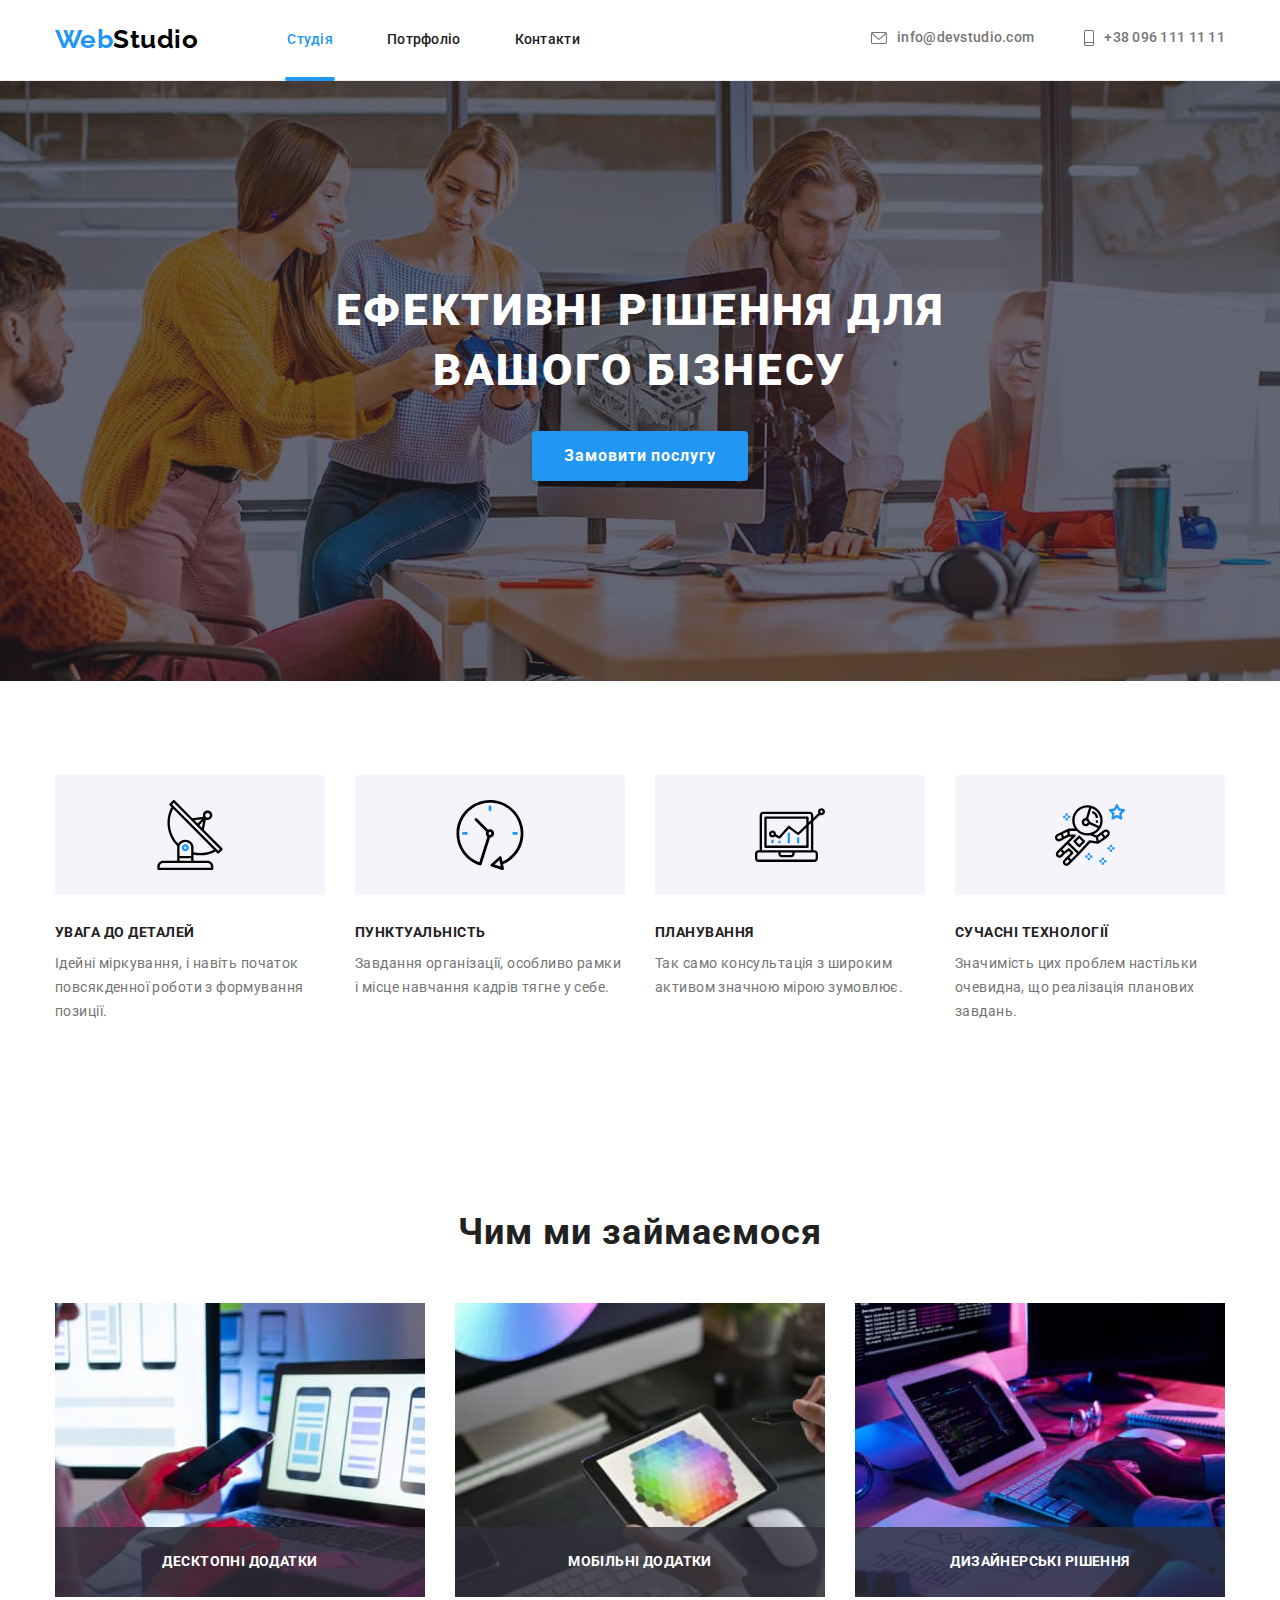
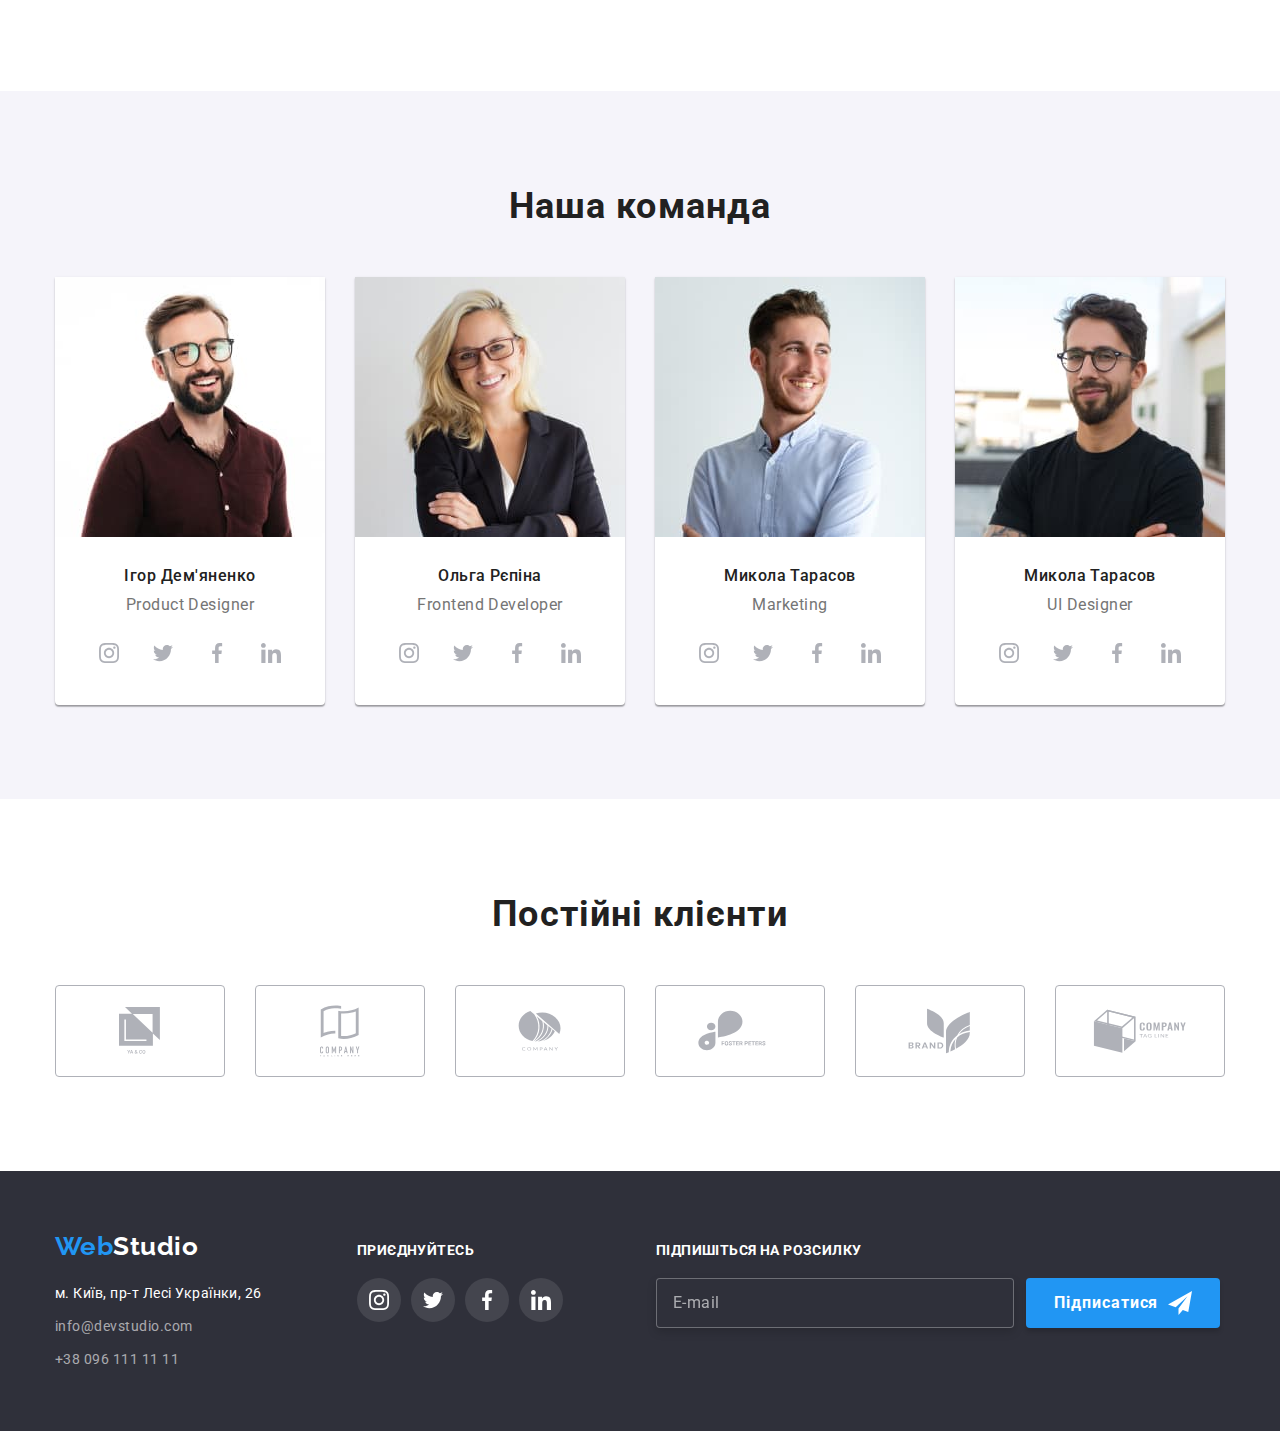
==== commit 34d97d7f: "test" ====
--- a/index.html
+++ b/index.html
@@ -226,7 +226,7 @@
                   media="(max-width: 767px)"
                 />
                 <img
-                  src="./image/ourTeam/img1-tel.jpg"
+                  src="./image/ourTeam/img1_tel.jpg"
                   alt="Ігор Дем'яненко"
                   class="team__img"
                 />
@@ -294,7 +294,7 @@
                   media="(max-width: 767px)"
                 />
                 <img
-                  src="./image/ourTeam/img2-tel.jpg"
+                  src="./image/ourTeam/img2_tel.jpg"
                   alt="Ольга Рєпіна"
                   class="team__img"
                 />
@@ -361,7 +361,7 @@
                   media="(max-width: 767px)"
                 />
                 <img
-                  src="./image/ourTeam/img3-tel.jpg"
+                  src="./image/ourTeam/img3_tel.jpg"
                   alt="Микола Тарасов"
                   class="team__img"
                 />
@@ -428,7 +428,7 @@
                   media="(max-width: 767px)"
                 />
                 <img
-                  src="./image/ourTeam/img4-tel.jpg"
+                  src="./image/ourTeam/img4_tel.jpg"
                   alt="Михайло Єрмаков"
                   class="team__img"
                 />
@@ -727,3 +727,50 @@
     <script src="./js/menu.js"></script>
   </body>
 </html>
+
+<!-- 
+	<div class="backdrop" data-modal>
+  <div class="modal">
+    <form class="modal__form" autocomplete="off">
+      <h2 class="modal__title">Contact us</h2>
+      <p class="modal__text">
+        If you have any additional questions or you want to clarify something
+        before you make an order please fill in your contact details. We will
+        call you back.
+      </p>
+      <ul class="modal__list">
+        <li class="modal__item">
+          <label class="modal__label">
+            Name
+            <input
+              type="text"
+              name="name"
+              class="modal__input"
+              placeholder="Kristin Watson"
+            />
+          </label>
+        </li>
+        <li class="modal__item">
+          <label class="modal__label">
+            Email
+            <input
+              type="tel"
+              name="tel"
+              id="tel"
+              class="modal__input"
+              placeholder="tanya.hill@example.com"
+            />
+          </label>
+        </li>
+      </ul>
+      <button type="submit" class="button modal__button">Відправити</button>
+    </form>
+    <button type="button" class="close-button" data-modal-close>
+      <svg class="modal__icon" width="18" height="18">
+        <use href="./images/sprite.svg#close-icon"></use>
+      </svg>
+    </button>
+  </div>
+</div>
+
+  -->
--- a/css/main.min.css
+++ b/css/main.min.css
@@ -1 +1 @@
-/*! modern-normalize v1.1.0 | MIT License | https://github.com/sindresorhus/modern-normalize */*,::before,::after{box-sizing:border-box}html{line-height:1.15;-webkit-text-size-adjust:100%;-moz-tab-size:4;-o-tab-size:4;tab-size:4}body{margin:0;font-family:system-ui,-apple-system,"Segoe UI",Roboto,Helvetica,Arial,sans-serif,"Apple Color Emoji","Segoe UI Emoji"}hr{height:0;color:inherit}abbr[title]{-webkit-text-decoration:underline dotted;text-decoration:underline dotted}b,strong{font-weight:bolder}code,kbd,samp,pre{font-family:ui-monospace,SFMono-Regular,Consolas,"Liberation Mono",Menlo,monospace;font-size:1em}small{font-size:80%}sub,sup{font-size:75%;line-height:0;position:relative;vertical-align:baseline}sub{bottom:-0.25em}sup{top:-0.5em}table{text-indent:0;border-color:inherit}button,input,optgroup,select,textarea{font-family:inherit;font-size:100%;line-height:1.15;margin:0}button,select{text-transform:none}button,[type=button],[type=reset],[type=submit]{-webkit-appearance:button}::-moz-focus-inner{border-style:none;padding:0}:-moz-focusring{outline:1px dotted ButtonText}:-moz-ui-invalid{box-shadow:none}legend{padding:0}progress{vertical-align:baseline}::-webkit-inner-spin-button,::-webkit-outer-spin-button{height:auto}[type=search]{-webkit-appearance:textfield;outline-offset:-2px}::-webkit-search-decoration{-webkit-appearance:none}::-webkit-file-upload-button{-webkit-appearance:button;font:inherit}summary{display:list-item}.portfolio__title,.privilege__title{position:absolute;width:1px;height:1px;margin:-1px;border:0;padding:0;white-space:nowrap;-webkit-clip-path:inset(100%);clip-path:inset(100%);clip:rect(0 0 0 0);overflow:hidden}body{color:#757575;background-color:#fff;font-family:Roboto,sans-serif;letter-spacing:.03em}body.modal-open{overflow:hidden}body.scroll-off{overflow:hidden}.container{padding:0px 15px;margin:0 auto}@media screen and (min-width: 479.98px){.container{width:480px}}@media screen and (min-width: 767.98px){.container{width:768px}}@media screen and (min-width: 1199.98px){.container{width:1200px}}h2{margin:0;color:#212121;font-weight:700;font-size:28px;line-height:1.1785714286;text-align:center;letter-spacing:.03em;margin-bottom:30px}@media screen and (min-width: 1199.98px){h2{font-size:36px;line-height:1.1666666667;margin-bottom:50px}}a{display:inline-block;text-decoration:none}section{padding:94px 0px}@media screen and (max-width: 1199.98px){section{padding:60px 0}}ul{padding:0;margin:0;list-style:none}p{margin:0}img{display:block;width:100%;height:auto}.privilege__title{color:#212121;font-family:"Roboto";font-weight:700;font-size:36px;line-height:1.16;text-align:center;margin-top:0;margin-bottom:50px}@media screen and (min-width: 767.98px){.privilege__benefits-list{display:flex;flex-wrap:wrap;gap:30px}}@media screen and (min-width: 1199.98px){.privilege__benefits-list{flex-wrap:nowrap}}@media screen and (max-width: 767.98px){.privilege__item:not(:last-child){margin-bottom:30px}}@media screen and (min-width: 767.98px){.privilege__item{width:calc((100% - 30px)/2)}}@media screen and (min-width: 1199.98px){.privilege__item{width:calc((100% - 90px)/4)}}.privilege__block{height:120px;display:flex;justify-content:center;align-items:center;background-color:#f5f4fa;margin-bottom:30px;border-radius:4px}.privilege__info-title{color:#212121;font-weight:700;font-size:14px;line-height:1.14;text-transform:uppercase;margin-top:0;margin-bottom:10px}@media screen and (max-width: 767.98px){.privilege__info-title{text-align:center}}.privilege__info-text{font-size:14px;line-height:1.7142857143;letter-spacing:.03em;color:#757575}.logo{color:#2196f3;text-decoration:none;font-family:Raleway,sans-serif;font-weight:700;font-size:24px;line-height:1.2727272727}.logo__studio{color:#000}.logo__studio-footer{color:#fff}@media screen and (min-width: 1199.98px){.logo{font-size:26px;line-height:1.1923076923}}.header{border-bottom:1px solid #ececec}.header__container{display:flex;align-items:center;height:100%}@media screen and (max-width: 767.98px){.header__container{justify-content:space-between}}.header__menu-list{display:flex;gap:50px}@media screen and (max-width: 767.98px){.header{height:60px}}.header__menu{margin-left:87px}@media screen and (max-width: 767.98px){.header__menu{display:none}}.header__contacts-list{margin-left:auto}@media screen and (min-width: 1199.98px){.header__contacts-list{display:flex}}@media screen and (max-width: 767.98px){.header__contacts-list{display:none}}@media screen and (min-width: 767.98px)and (max-width: 1199.98px){.header__contacts-item:not(:last-child){margin-bottom:10px}}@media screen and (min-width: 1199.98px){.header__contacts-item:not(:first-child){margin-left:50px}}.header__menu-link{position:relative;padding:32px 2px;color:#212121;font-weight:500;font-size:14px;line-height:1.14;letter-spacing:.02em;transition:color 250ms cubic-bezier(0.4, 0, 0.2, 1)}.header__menu-link:hover,.header__menu-link:focus{color:#2196f3}.header__menu-link--active{color:#2196f3}.header__menu-link--active::after{content:"";position:absolute;left:0;bottom:-1px;display:block;width:100%;height:4px;background-color:#2196f3;border-radius:2px}.header__contacts-link{display:inline-flex;align-items:center;color:#757575;font-weight:500;font-size:14px;line-height:1.14;letter-spacing:.02em;transition:color 250ms cubic-bezier(0.4, 0, 0.2, 1)}.header__contacts-link:hover,.header__contacts-link:focus{color:#2196f3}.header__contacts-icon{fill:currentColor;margin-right:10px}.hero{background-color:#2f303a;text-align:center;padding:120px 0;max-width:1600px;height:400px;margin:0 auto;background-image:linear-gradient(to right, rgba(47, 48, 58, 0.4), rgba(47, 48, 58, 0.4)),url("../image/hero/hero-mob.jpg");background-repeat:no-repeat;background-size:cover;background-position:center}@media(min-device-pixel-ratio: 2),(-webkit-min-device-pixel-ratio: 2),(min-resolution: 192dpi),(min-resolution: 2dppx){.hero{background-image:linear-gradient(to right, rgba(47, 48, 58, 0.4), rgba(47, 48, 58, 0.4)),url("../../image/hero/hero-mob@2x.jpg")}}@media screen and (min-width: 479.98px){.hero{background-image:linear-gradient(to right, rgba(47, 48, 58, 0.4), rgba(47, 48, 58, 0.4)),url("../image/hero/hero-tab.jpg")}}@media screen and (min-width: 479.98px)and (min-device-pixel-ratio: 2),screen and (min-width: 479.98px)and (-webkit-min-device-pixel-ratio: 2),screen and (min-width: 479.98px)and (min-resolution: 192dpi),screen and (min-width: 479.98px)and (min-resolution: 2dppx){.hero{background-image:linear-gradient(to right, rgba(47, 48, 58, 0.4), rgba(47, 48, 58, 0.4)),url("../../image/hero/hero-tab@2x.jpg")}}@media screen and (min-width: 767.98px){.hero{background-image:linear-gradient(to right, rgba(47, 48, 58, 0.4), rgba(47, 48, 58, 0.4)),url("../image/hero/hero-desk.jpg")}}@media screen and (min-width: 767.98px)and (min-device-pixel-ratio: 2),screen and (min-width: 767.98px)and (-webkit-min-device-pixel-ratio: 2),screen and (min-width: 767.98px)and (min-resolution: 192dpi),screen and (min-width: 767.98px)and (min-resolution: 2dppx){.hero{background-image:linear-gradient(to right, rgba(47, 48, 58, 0.4), rgba(47, 48, 58, 0.4)),url("../../image/hero/hero-desk@2x.jpg")}}@media screen and (min-width: 1199.98px){.hero{height:600px;padding:200px 0}}.hero__title{color:#fff;font-family:"Roboto";font-weight:900;font-size:26px;line-height:1.6153846154;text-align:center;letter-spacing:.06em;text-transform:uppercase;margin-top:0;margin-bottom:30px}@media screen and (min-width: 1199.98px){.hero__title{font-size:44px;line-height:1.36}}.hero__btn{color:#fff;background-color:#2196f3;cursor:pointer;font-weight:700;font-size:16px;line-height:1.87;letter-spacing:.06em;border:none;border-radius:4px;box-shadow:0px 4px 4px rgba(0,0,0,.15);padding:10px 32px}.features__title{text-align:center}.features__examples-list{display:flex;gap:30px}@media screen and (max-width: 1199.98px){.features{display:none}}.features__item{position:relative;width:calc((100% - 60px)/3)}.features__img{display:block}.features__overlay{position:absolute;bottom:0;left:0;width:100%;height:70px;display:flex;align-items:center;justify-content:center;background-color:rgba(47,48,58,.8)}.features__text{margin:0;font-weight:700;font-size:14px;line-height:1.2;letter-spacing:.03em;text-transform:uppercase;color:#fff}.team{background-color:#f5f4fa}.team__img{display:block}.team__title{text-align:center}@media screen and (min-width: 767.98px){.team__list{display:flex;flex-wrap:wrap;gap:30px}}@media screen and (min-width: 1199.98px){.team__list{flex-wrap:nowrap}}.team__item{background-color:#fff;text-align:center;box-shadow:0px 1px 3px rgba(0,0,0,.12),0px 1px 1px rgba(0,0,0,.14),0px 2px 1px rgba(0,0,0,.2);border-radius:0px 0px 4px 4px}@media screen and (max-width: 767.98px){.team__item:not(:last-child){margin-bottom:30px}}@media screen and (min-width: 767.98px){.team__item{width:calc((100% - 30px)/2)}}@media screen and (min-width: 1199.98px){.team__item{width:calc((100% - 90px)/4)}}.team__info{padding:30px 0 24px 0}@media screen and (min-width: 1199.98px){.team__info{padding:30px 0 30px 0}}.team__info-title{color:#212121;font-weight:500;font-size:16px;line-height:1.18;margin-top:0;margin-bottom:10px}.team__info-text{font-size:16px;line-height:1.18;margin:0 0 16px 0}.team__social-list{display:flex;justify-content:center;margin:-5px}.team__social-item{margin:5px;width:44px;height:44px}.team__social-link{display:flex;justify-content:center;align-items:center;width:100%;height:100%;border-radius:50%;color:#afb1b8;transition:color 250ms cubic-bezier(0.4, 0, 0.2, 1),background-color 250ms cubic-bezier(0.4, 0, 0.2, 1)}.team__social-link:hover,.team__social-link:focus{color:#fff;background-color:#2196f3;border-radius:50%}.team__social-link--white{background-color:rgba(255,255,255,.1);color:#fff}.team__social-icon{fill:currentColor}.clients__title{text-align:center}.clients__list{display:flex;flex-wrap:wrap;gap:30px}.clients__item{width:calc((100% - 30px)/2)}@media screen and (min-width: 767.98px){.clients__item{width:calc((100% - 60px)/3)}}@media screen and (min-width: 1199.98px){.clients__item{width:calc((100% - 150px)/6)}}.clients__link{display:flex;justify-content:center;align-items:center;height:92px;border:1px solid #afb1b8;border-radius:4px;color:#afb1b8;transition:color 250ms cubic-bezier(0.4, 0, 0.2, 1),border 250ms cubic-bezier(0.4, 0, 0.2, 1)}.clients__link:hover,.clients__link:focus{border:1px solid #2196f3;color:#2196f3}.clients__icon{fill:currentColor}.footer{background-color:#2f303a;padding:60px 0}.footer__container{text-align:center}@media screen and (min-width: 1199.98px){.footer__container{display:flex;align-items:baseline}}@media screen and (min-width: 767.98px)and (max-width: 1199.98px){.footer__wrapper{display:flex;justify-content:space-around;align-items:baseline}}@media screen and (min-width: 1199.98px){.footer__wrapper{display:flex;align-items:baseline}}.footer__adress{margin-top:20px;font-style:normal}.footer__adress-item{margin-bottom:9px}.footer__adress-item:last-child{margin-bottom:0}.footer__adress-link{color:#fff;text-decoration:none;font-size:14px;line-height:1.71;transition:color 250ms cubic-bezier(0.4, 0, 0.2, 1)}.footer__adress-link:hover,.footer__adress-link:focus{color:#2196f3}.footer__adress-link-gray{color:rgba(255,255,255,.6)}.footer__join{margin-top:60px}@media screen and (min-width: 767.98px){.footer__join{margin-top:0}}@media screen and (min-width: 1199.98px){.footer__join{margin-left:95px}}.footer__title{margin-top:0;margin-bottom:20px;font-weight:700;font-size:14px;line-height:1.2;letter-spacing:.03em;text-transform:uppercase;color:#fff}.footer__social-list{display:flex;justify-content:center;margin:-5px}.footer__social-item{margin:5px;width:44px;height:44px;background-color:rgba(255,255,255,.1);border-radius:50%}.footer__social-link{display:flex;justify-content:center;align-items:center;width:100%;height:100%;border-radius:50%;color:#fff;transition:color 250ms cubic-bezier(0.4, 0, 0.2, 1),background-color 250ms cubic-bezier(0.4, 0, 0.2, 1)}.footer__social-link:hover,.footer__social-link:focus{background-color:#2196f3}.footer__social-link--white{background-color:rgba(255,255,255,.1);color:#fff}.footer__social-icon{fill:currentColor}.footer__form{margin-top:60px}@media screen and (min-width: 1199.98px){.footer__form{display:flex;margin-left:93px;margin-top:0}}@media screen and (min-width: 1199.98px){.footer__form-field{margin-top:0;display:flex;flex-direction:column;width:358px}}.footer__label{display:block;font-weight:700;font-size:14px;line-height:1.15;letter-spacing:.03em;text-transform:uppercase;color:#fff;margin-bottom:20px}.footer__input{width:100%;height:50px;border:1px solid rgba(255,255,255,.3);filter:drop-shadow(0px 4px 4px rgba(0, 0, 0, 0.15));border-radius:4px;background-color:#2f303a;padding:15px 16px;margin-bottom:20px;color:#fff}.footer__input::-moz-placeholder{font-size:16px;line-height:1.25;letter-spacing:.03em;color:rgba(255,255,255,.6)}.footer__input:-ms-input-placeholder{font-size:16px;line-height:1.25;letter-spacing:.03em;color:rgba(255,255,255,.6)}.footer__input::placeholder{font-size:16px;line-height:1.25;letter-spacing:.03em;color:rgba(255,255,255,.6)}@media screen and (min-width: 767.98px)and (max-width: 1199.98px){.footer__input{width:450px}}@media screen and (min-width: 1199.98px){.footer__input{margin-bottom:0}}.footer__button{color:#fff;background-color:#2196f3;cursor:pointer;font-weight:700;font-size:16px;line-height:1.87;letter-spacing:.06em;border:none;border-radius:4px;box-shadow:0px 4px 4px rgba(0,0,0,.15);height:50px;padding:10px 28px;display:flex;align-items:center;margin:0 auto}@media screen and (min-width: 1199.98px){.footer__button{margin-top:36px;margin-left:12px}}.footer__icon{margin-left:10px;fill:currentColor}.mobile{position:fixed;top:0;left:0;width:100%;height:100%;display:flex;flex-direction:column;padding:48px 40px;background-color:#fff;overflow:auto;transform:translateX(100%);transition:transform 250ms cubic-bezier(0.4, 0, 0.2, 1)}.mobile.is-open{transform:translateX(0)}@media screen and (min-width: 767.98px){.mobile{display:none}}.mobile__menu{margin-bottom:auto}.mobile__menu-item:not(:last-child){margin-bottom:32px}.mobile__menu-link{font-weight:500;font-size:40px;line-height:1.175;letter-spacing:.02em;color:#212121}.mobile__menu-link:hover,.mobile__menu-link:focus{color:#2196f3}.mobile__menu-link--active{color:#2196f3}.mobile__contact-list{margin-bottom:64px}.mobile__contact-mail{font-weight:500;font-size:34px;line-height:1.1764705882;letter-spacing:.02em;color:#2196f3;margin-bottom:32px}.mobile__contact-tel{font-weight:500;font-size:24px;line-height:1.1666666667;letter-spacing:.02em;color:#757575}.mobile__social-list{display:flex;flex-wrap:wrap}.mobile__social-item{padding:0px 10px}.mobile__social-item:not(:first-child){border-left:1px solid rgba(33,33,33,.2)}.mobile__social-item:first-child{padding-left:0}.mobile__social-link{display:inline-block;font-weight:500;font-size:18px;line-height:1.2222222222;letter-spacing:.02em;color:#2196f3}.menu-button{display:inline-flex;margin:0;padding:0;border:none;z-index:5;background-color:rgba(0,0,0,0);transition:color 250ms cubic-bezier(0.4, 0, 0.2, 1)}@media screen and (min-width: 767.98px){.menu-button{display:none}}.menu-button:hover,.menu-button:focus{color:#2196f3}.menu-button svg{fill:currentColor}.menu-button .icon-cross{display:none}.menu-button.is-open .icon-cross{display:block}.menu-button.is-open .icon-burger{display:none}.backdrop{position:fixed;top:0;left:0;width:100%;height:100%;background-color:rgba(0,0,0,.2);z-index:10;opacity:1;visibility:visible;transition:opacity 500ms cubic-bezier(0.4, 0, 0.2, 1),visibility 500ms cubic-bezier(0.4, 0, 0.2, 1);overflow-y:scroll;padding:94px 15px}.backdrop.is-hidden{visibility:hidden;opacity:0;pointer-events:none}.backdrop.is-hidden .modal{transform:translate(-50%, -50%) perspective(500px) translateY(-100%) rotateX(45deg)}.modal{position:relative;padding:40px;background:#fff;box-shadow:0px 1px 3px rgba(0,0,0,.12),0px 1px 1px rgba(0,0,0,.14),0px 2px 1px rgba(0,0,0,.2);border-radius:4px;transition:transform 500ms ease}@media screen and (min-width: 479.98px){.modal{width:450px;margin:0 auto}}@media screen and (min-width: 767.98px){.modal{position:absolute;top:50%;left:50%;transform:translate(-50%, -50%) perspective(500px) translateY(0%) rotateX(0deg);margin:0}}@media screen and (min-width: 1199.98px){.modal{width:528px}}.modal__title{font-weight:700;font-size:20px;line-height:1.15;text-align:center;letter-spacing:.03em;color:#212121;margin-top:0;margin-bottom:12px}.modal__item{margin-bottom:10px}.modal__item:last-child{margin-bottom:20px}.modal__label{position:relative;display:block;font-size:12px;line-height:1.17;letter-spacing:.01em;color:#757575}.modal__input{display:block;width:100%;margin-top:4px;height:40px;border:1px solid rgba(33,33,33,.2);border-radius:4px;padding:11px 12px 11px 42px;transition:border 250ms cubic-bezier(0.4, 0, 0.2, 1)}.modal__input:focus{outline:none;border:1px solid #2196f3}.modal__input:focus+.modal__svg{fill:#2196f3}.modal__svg{position:absolute;top:50%;left:0;margin-left:12px;fill:#212121;transition:fill 250ms cubic-bezier(0.4, 0, 0.2, 1)}.modal__textarea{display:block;width:100%;height:120px;border:1px solid rgba(33,33,33,.2);border-radius:4px;resize:none;padding:12px 16px;margin-top:4px;transition:border 250ms cubic-bezier(0.4, 0, 0.2, 1)}.modal__textarea::-moz-placeholder{font-size:12px;line-height:1.17;letter-spacing:.01em;color:rgba(117,117,117,.5)}.modal__textarea:-ms-input-placeholder{font-size:12px;line-height:1.17;letter-spacing:.01em;color:rgba(117,117,117,.5)}.modal__textarea::placeholder{font-size:12px;line-height:1.17;letter-spacing:.01em;color:rgba(117,117,117,.5)}.modal__textarea:focus{outline:none;border:1px solid #2196f3}.policy{display:flex;align-items:center;flex-wrap:wrap;margin-bottom:30px;font-size:12px;line-height:1.1666666667;letter-spacing:.03em;color:#757575}@media screen and (min-width: 1199.98px){.policy{font-size:14px;padding-left:12px}}.policy__checkbox{position:absolute;width:1px;height:1px;margin:-1px;border:0;padding:0;-webkit-clip-path:inset(100%);clip-path:inset(100%);clip:rect(0 0 0 0);overflow:hidden}.policy__checkbox:checked+.policy__icon{background-color:#2196f3;background-image:url(../image/check.svg);background-size:contain;border-color:#2196f3;background-origin:border-box}.policy__icon{display:inline-block;width:16px;height:15px;border:2px solid #212121;border-radius:2px;margin-right:8px;cursor:pointer}.modal__link{color:#2196f3;text-decoration:underline}.modal__button{display:flex;margin:0 auto;padding:10px 52px;color:#fff;background-color:#2196f3;cursor:pointer;font-weight:700;font-size:16px;line-height:1.87;letter-spacing:.06em;border:none;border-radius:4px;box-shadow:0px 4px 4px rgba(0,0,0,.15)}.close-button{position:absolute;top:8px;right:8px;width:30px;height:30px;padding:0;border:none;display:flex;justify-content:center;align-items:center;margin-left:auto;background-color:#fff;border:1px solid rgba(0,0,0,.1);border-radius:50%;cursor:pointer;fill:#000;transition:fill 250ms cubic-bezier(0.4, 0, 0.2, 1)}.close-button:hover{fill:#2196f3}.modal__icon{color:currentColor}.portfolio__filter-list{display:flex;flex-wrap:wrap;margin-bottom:40px}@media screen and (min-width: 767.98px){.portfolio__filter-list{justify-content:center;margin-bottom:30px}}@media screen and (min-width: 1199.98px){.portfolio__filter-list{margin-bottom:50px}}.portfolio__filter-item{margin-bottom:15px;margin-right:8px}.portfolio__filter-item:last-child{margin-right:0}@media screen and (min-width: 767.98px){.portfolio__filter-item{margin-bottom:0}}.portfolio__filter-btn{cursor:pointer;font-size:16px;letter-spacing:.06em;border:none;border-radius:4px;box-shadow:0px 4px 4px rgba(0,0,0,.15);color:#212121;background-color:#f5f4fa;font-weight:500;line-height:1.62;padding:6px 22px;box-shadow:none;transition:color 250ms cubic-bezier(0.4, 0, 0.2, 1),background-color 250ms cubic-bezier(0.4, 0, 0.2, 1),box-shadow 250ms cubic-bezier(0.4, 0, 0.2, 1)}.portfolio__filter-btn:hover,.portfolio__filter-btn:focus{color:#fff;background-color:#2196f3;box-shadow:0px 3px 1px rgba(0,0,0,.1),0px 1px 2px rgba(0,0,0,.08),0px 2px 2px rgba(0,0,0,.12)}@media screen and (min-width: 767.98px){.portfolio__list{display:flex;flex-wrap:wrap;gap:30px}}.portfolio__item{border:1px #eee solid}.portfolio__item:hover .portfolio__overlay{transform:translateY(0)}@media screen and (min-width: 767.98px){.portfolio__item{width:calc((100% - 30px)/2)}}@media screen and (min-width: 1199.98px){.portfolio__item{width:calc((100% - 60px)/3)}}@media screen and (max-width: 767.98px){.portfolio__item:not(:last-child){margin-bottom:30px}}.portfolio__link{display:block;color:inherit;text-decoration:none;transition:box-shadow 250ms cubic-bezier(0.4, 0, 0.2, 1)}.portfolio__link:hover,.portfolio__link:focus{box-shadow:0px 1px 1px rgba(0,0,0,.12),0px 4px 4px rgba(0,0,0,.06),1px 4px 6px rgba(0,0,0,.16)}.portfolio__link:hover .portfolio__overlay,.portfolio__link:focus .portfolio__overlay{transform:translateY(0)}.portfolio__wrapper{position:relative;overflow:hidden}.portfolio__wrapper img{display:block}.portfolio__overlay{position:absolute;bottom:0;left:0;padding:63px 24px;width:100%;height:100%;background-color:rgba(33,150,243,.9);transform:translateY(101%);transition:transform 250ms cubic-bezier(0.4, 0, 0.2, 1)}.portfolio__subtext{margin:0;font-size:18px;line-height:28px;letter-spacing:.03em;color:#fff}.portfolio__info{padding:20px 24px;text-align:left}.portfolio__info-title{color:#212121;font-weight:700;font-size:18px;line-height:2;letter-spacing:.06em;margin-top:0;margin-bottom:10px;text-align:left}.portfolio__info-text{font-size:16px;line-height:1.87;margin:0}/*# sourceMappingURL=main.min.css.map */+/*! modern-normalize v1.1.0 | MIT License | https://github.com/sindresorhus/modern-normalize */*,::before,::after{box-sizing:border-box}html{line-height:1.15;-webkit-text-size-adjust:100%;-moz-tab-size:4;-o-tab-size:4;tab-size:4}body{margin:0;font-family:system-ui,-apple-system,"Segoe UI",Roboto,Helvetica,Arial,sans-serif,"Apple Color Emoji","Segoe UI Emoji"}hr{height:0;color:inherit}abbr[title]{-webkit-text-decoration:underline dotted;text-decoration:underline dotted}b,strong{font-weight:bolder}code,kbd,samp,pre{font-family:ui-monospace,SFMono-Regular,Consolas,"Liberation Mono",Menlo,monospace;font-size:1em}small{font-size:80%}sub,sup{font-size:75%;line-height:0;position:relative;vertical-align:baseline}sub{bottom:-0.25em}sup{top:-0.5em}table{text-indent:0;border-color:inherit}button,input,optgroup,select,textarea{font-family:inherit;font-size:100%;line-height:1.15;margin:0}button,select{text-transform:none}button,[type=button],[type=reset],[type=submit]{-webkit-appearance:button}::-moz-focus-inner{border-style:none;padding:0}:-moz-focusring{outline:1px dotted ButtonText}:-moz-ui-invalid{box-shadow:none}legend{padding:0}progress{vertical-align:baseline}::-webkit-inner-spin-button,::-webkit-outer-spin-button{height:auto}[type=search]{-webkit-appearance:textfield;outline-offset:-2px}::-webkit-search-decoration{-webkit-appearance:none}::-webkit-file-upload-button{-webkit-appearance:button;font:inherit}summary{display:list-item}.portfolio__title,.privilege__title{position:absolute;width:1px;height:1px;margin:-1px;border:0;padding:0;white-space:nowrap;-webkit-clip-path:inset(100%);clip-path:inset(100%);clip:rect(0 0 0 0);overflow:hidden}body{color:#757575;background-color:#fff;font-family:Roboto,sans-serif;letter-spacing:.03em}body.modal-open{overflow:hidden}body.scroll-off{overflow:hidden}.container{padding:0px 15px;margin:0 auto}@media screen and (min-width: 479.98px){.container{width:480px}}@media screen and (min-width: 767.98px){.container{width:768px}}@media screen and (min-width: 1199.98px){.container{width:1200px}}h2{margin:0;color:#212121;font-weight:700;font-size:28px;line-height:1.1785714286;text-align:center;letter-spacing:.03em;margin-bottom:30px}@media screen and (min-width: 1199.98px){h2{font-size:36px;line-height:1.1666666667;margin-bottom:50px}}a{display:inline-block;text-decoration:none}section{padding:94px 0px}@media screen and (max-width: 1199.98px){section{padding:60px 0}}ul{padding:0;margin:0;list-style:none}p{margin:0}img{display:block;width:100%;height:auto}.privilege__title{color:#212121;font-family:"Roboto";font-weight:700;font-size:36px;line-height:1.16;text-align:center;margin-top:0;margin-bottom:50px}@media screen and (min-width: 767.98px){.privilege__benefits-list{display:flex;flex-wrap:wrap;gap:30px}}@media screen and (min-width: 1199.98px){.privilege__benefits-list{flex-wrap:nowrap}}@media screen and (max-width: 767.98px){.privilege__item:not(:last-child){margin-bottom:30px}}@media screen and (min-width: 767.98px){.privilege__item{width:calc((100% - 30px)/2)}}@media screen and (min-width: 1199.98px){.privilege__item{width:calc((100% - 90px)/4)}}.privilege__block{height:120px;display:flex;justify-content:center;align-items:center;background-color:#f5f4fa;margin-bottom:30px;border-radius:4px}.privilege__info-title{color:#212121;font-weight:700;font-size:14px;line-height:1.14;text-transform:uppercase;margin-top:0;margin-bottom:10px}@media screen and (max-width: 767.98px){.privilege__info-title{text-align:center}}.privilege__info-text{font-size:14px;line-height:1.7142857143;letter-spacing:.03em;color:#757575}.logo{color:#2196f3;text-decoration:none;font-family:Raleway,sans-serif;font-weight:700;font-size:24px;line-height:1.2727272727}.logo__studio{color:#000}.logo__studio-footer{color:#fff}@media screen and (min-width: 1199.98px){.logo{font-size:26px;line-height:1.1923076923}}.header{border-bottom:1px solid #ececec}.header__container{display:flex;align-items:center;height:100%}@media screen and (max-width: 767.98px){.header__container{justify-content:space-between}}.header__menu-list{display:flex;gap:50px}@media screen and (max-width: 767.98px){.header{height:60px}}.header__menu{margin-left:87px}@media screen and (max-width: 767.98px){.header__menu{display:none}}.header__contacts-list{margin-left:auto}@media screen and (min-width: 1199.98px){.header__contacts-list{display:flex}}@media screen and (max-width: 767.98px){.header__contacts-list{display:none}}@media screen and (min-width: 767.98px)and (max-width: 1199.98px){.header__contacts-item:not(:last-child){margin-bottom:10px}}@media screen and (min-width: 1199.98px){.header__contacts-item:not(:first-child){margin-left:50px}}.header__menu-link{position:relative;padding:32px 2px;color:#212121;font-weight:500;font-size:14px;line-height:1.14;letter-spacing:.02em;transition:color 250ms cubic-bezier(0.4, 0, 0.2, 1)}.header__menu-link:hover,.header__menu-link:focus{color:#2196f3}.header__menu-link--active{color:#2196f3}.header__menu-link--active::after{content:"";position:absolute;left:0;bottom:-1px;display:block;width:100%;height:4px;background-color:#2196f3;border-radius:2px}.header__contacts-link{display:inline-flex;align-items:center;color:#757575;font-weight:500;font-size:14px;line-height:1.14;letter-spacing:.02em;transition:color 250ms cubic-bezier(0.4, 0, 0.2, 1)}.header__contacts-link:hover,.header__contacts-link:focus{color:#2196f3}.header__contacts-icon{fill:currentColor;margin-right:10px}.hero{background-color:#2f303a;text-align:center;padding:120px 0;max-width:1600px;height:400px;margin:0 auto;background-image:linear-gradient(to right, rgba(47, 48, 58, 0.4), rgba(47, 48, 58, 0.4)),url("../image/hero/hero-mob.jpg");background-repeat:no-repeat;background-size:cover;background-position:center}@media(min-device-pixel-ratio: 2),(-webkit-min-device-pixel-ratio: 2),(min-resolution: 192dpi),(min-resolution: 2dppx){.hero{background-image:linear-gradient(to right, rgba(47, 48, 58, 0.4), rgba(47, 48, 58, 0.4)),url("../image/hero/hero-mob@2x.jpg")}}@media screen and (min-width: 479.98px){.hero{background-image:linear-gradient(to right, rgba(47, 48, 58, 0.4), rgba(47, 48, 58, 0.4)),url("../image/hero/hero-tab.jpg")}}@media screen and (min-width: 479.98px)and (min-device-pixel-ratio: 2),screen and (min-width: 479.98px)and (-webkit-min-device-pixel-ratio: 2),screen and (min-width: 479.98px)and (min-resolution: 192dpi),screen and (min-width: 479.98px)and (min-resolution: 2dppx){.hero{background-image:linear-gradient(to right, rgba(47, 48, 58, 0.4), rgba(47, 48, 58, 0.4)),url("../image/hero/hero-tab@2x.jpg")}}@media screen and (min-width: 767.98px){.hero{background-image:linear-gradient(to right, rgba(47, 48, 58, 0.4), rgba(47, 48, 58, 0.4)),url("../image/hero/hero-desk.jpg")}}@media screen and (min-width: 767.98px)and (min-device-pixel-ratio: 2),screen and (min-width: 767.98px)and (-webkit-min-device-pixel-ratio: 2),screen and (min-width: 767.98px)and (min-resolution: 192dpi),screen and (min-width: 767.98px)and (min-resolution: 2dppx){.hero{background-image:linear-gradient(to right, rgba(47, 48, 58, 0.4), rgba(47, 48, 58, 0.4)),url("../image/hero/hero-desk@2x.jpg")}}@media screen and (min-width: 1199.98px){.hero{height:600px;padding:200px 0}}.hero__title{color:#fff;font-family:"Roboto";font-weight:900;font-size:26px;line-height:1.6153846154;text-align:center;letter-spacing:.06em;text-transform:uppercase;margin-top:0;margin-bottom:30px}@media screen and (min-width: 1199.98px){.hero__title{font-size:44px;line-height:1.36}}.hero__btn{color:#fff;background-color:#2196f3;cursor:pointer;font-weight:700;font-size:16px;line-height:1.87;letter-spacing:.06em;border:none;border-radius:4px;box-shadow:0px 4px 4px rgba(0,0,0,.15);padding:10px 32px}.features__title{text-align:center}.features__examples-list{display:flex;gap:30px}@media screen and (max-width: 1199.98px){.features{display:none}}.features__item{position:relative;width:calc((100% - 60px)/3)}.features__img{display:block}.features__overlay{position:absolute;bottom:0;left:0;width:100%;height:70px;display:flex;align-items:center;justify-content:center;background-color:rgba(47,48,58,.8)}.features__text{margin:0;font-weight:700;font-size:14px;line-height:1.2;letter-spacing:.03em;text-transform:uppercase;color:#fff}.team{background-color:#f5f4fa}.team__img{display:block}.team__title{text-align:center}@media screen and (min-width: 767.98px){.team__list{display:flex;flex-wrap:wrap;gap:30px}}@media screen and (min-width: 1199.98px){.team__list{flex-wrap:nowrap}}.team__item{background-color:#fff;text-align:center;box-shadow:0px 1px 3px rgba(0,0,0,.12),0px 1px 1px rgba(0,0,0,.14),0px 2px 1px rgba(0,0,0,.2);border-radius:0px 0px 4px 4px}@media screen and (max-width: 767.98px){.team__item:not(:last-child){margin-bottom:30px}}@media screen and (min-width: 767.98px){.team__item{width:calc((100% - 30px)/2)}}@media screen and (min-width: 1199.98px){.team__item{width:calc((100% - 90px)/4)}}.team__info{padding:30px 0 24px 0}@media screen and (min-width: 1199.98px){.team__info{padding:30px 0 30px 0}}.team__info-title{color:#212121;font-weight:500;font-size:16px;line-height:1.18;margin-top:0;margin-bottom:10px}.team__info-text{font-size:16px;line-height:1.18;margin:0 0 16px 0}.team__social-list{display:flex;justify-content:center;margin:-5px}.team__social-item{margin:5px;width:44px;height:44px}.team__social-link{display:flex;justify-content:center;align-items:center;width:100%;height:100%;border-radius:50%;color:#afb1b8;transition:color 250ms cubic-bezier(0.4, 0, 0.2, 1),background-color 250ms cubic-bezier(0.4, 0, 0.2, 1)}.team__social-link:hover,.team__social-link:focus{color:#fff;background-color:#2196f3;border-radius:50%}.team__social-link--white{background-color:rgba(255,255,255,.1);color:#fff}.team__social-icon{fill:currentColor}.clients__title{text-align:center}.clients__list{display:flex;flex-wrap:wrap;gap:30px}.clients__item{width:calc((100% - 30px)/2)}@media screen and (min-width: 767.98px){.clients__item{width:calc((100% - 60px)/3)}}@media screen and (min-width: 1199.98px){.clients__item{width:calc((100% - 150px)/6)}}.clients__link{display:flex;justify-content:center;align-items:center;height:92px;border:1px solid #afb1b8;border-radius:4px;color:#afb1b8;transition:color 250ms cubic-bezier(0.4, 0, 0.2, 1),border 250ms cubic-bezier(0.4, 0, 0.2, 1)}.clients__link:hover,.clients__link:focus{border:1px solid #2196f3;color:#2196f3}.clients__icon{fill:currentColor}.footer{background-color:#2f303a;padding:60px 0}.footer__container{text-align:center}@media screen and (min-width: 1199.98px){.footer__container{display:flex;align-items:baseline;text-align:left}}@media screen and (min-width: 767.98px)and (max-width: 1199.98px){.footer__wrapper{display:flex;justify-content:space-around;align-items:baseline}}@media screen and (min-width: 1199.98px){.footer__wrapper{display:flex;align-items:baseline}}.footer__adress{margin-top:20px;font-style:normal}.footer__adress-item{margin-bottom:9px}.footer__adress-item:last-child{margin-bottom:0}.footer__adress-link{color:#fff;text-decoration:none;font-size:14px;line-height:1.71;transition:color 250ms cubic-bezier(0.4, 0, 0.2, 1)}.footer__adress-link:hover,.footer__adress-link:focus{color:#2196f3}.footer__adress-link-gray{color:rgba(255,255,255,.6)}.footer__join{margin-top:60px}@media screen and (min-width: 767.98px){.footer__join{margin-top:0}}@media screen and (min-width: 1199.98px){.footer__join{margin-left:95px}}.footer__title{margin-top:0;margin-bottom:20px;font-weight:700;font-size:14px;line-height:1.2;letter-spacing:.03em;text-transform:uppercase;color:#fff}.footer__social-list{display:flex;justify-content:center;margin:-5px}.footer__social-item{margin:5px;width:44px;height:44px;background-color:rgba(255,255,255,.1);border-radius:50%}.footer__social-link{display:flex;justify-content:center;align-items:center;width:100%;height:100%;border-radius:50%;color:#fff;transition:color 250ms cubic-bezier(0.4, 0, 0.2, 1),background-color 250ms cubic-bezier(0.4, 0, 0.2, 1)}.footer__social-link:hover,.footer__social-link:focus{background-color:#2196f3}.footer__social-link--white{background-color:rgba(255,255,255,.1);color:#fff}.footer__social-icon{fill:currentColor}.footer__form{margin-top:60px}@media screen and (min-width: 1199.98px){.footer__form{display:flex;margin-left:93px;margin-top:0}}@media screen and (min-width: 1199.98px){.footer__form-field{margin-top:0;display:flex;flex-direction:column;width:358px}}.footer__label{display:block;font-weight:700;font-size:14px;line-height:1.15;letter-spacing:.03em;text-transform:uppercase;color:#fff;margin-bottom:20px}.footer__input{width:100%;height:50px;border:1px solid rgba(255,255,255,.3);filter:drop-shadow(0px 4px 4px rgba(0, 0, 0, 0.15));border-radius:4px;background-color:#2f303a;padding:15px 16px;margin-bottom:20px;color:#fff}.footer__input::-moz-placeholder{font-size:16px;line-height:1.25;letter-spacing:.03em;color:rgba(255,255,255,.6)}.footer__input:-ms-input-placeholder{font-size:16px;line-height:1.25;letter-spacing:.03em;color:rgba(255,255,255,.6)}.footer__input::placeholder{font-size:16px;line-height:1.25;letter-spacing:.03em;color:rgba(255,255,255,.6)}@media screen and (min-width: 767.98px)and (max-width: 1199.98px){.footer__input{width:450px}}@media screen and (min-width: 1199.98px){.footer__input{margin-bottom:0}}.footer__button{color:#fff;background-color:#2196f3;cursor:pointer;font-weight:700;font-size:16px;line-height:1.87;letter-spacing:.06em;border:none;border-radius:4px;box-shadow:0px 4px 4px rgba(0,0,0,.15);height:50px;padding:10px 28px;display:flex;align-items:center;margin:0 auto}@media screen and (min-width: 1199.98px){.footer__button{margin-top:36px;margin-left:12px}}.footer__icon{margin-left:10px;fill:currentColor}.mobile{position:fixed;top:0;left:0;width:100%;height:100%;display:flex;flex-direction:column;padding:48px 40px;background-color:#fff;overflow:auto;transform:translateX(100%);transition:transform 250ms cubic-bezier(0.4, 0, 0.2, 1)}.mobile.is-open{transform:translateX(0)}@media screen and (min-width: 767.98px){.mobile{display:none}}.mobile__menu{margin-bottom:auto}.mobile__menu-item:not(:last-child){margin-bottom:32px}.mobile__menu-link{font-weight:500;font-size:40px;line-height:1.175;letter-spacing:.02em;color:#212121}.mobile__menu-link:hover,.mobile__menu-link:focus{color:#2196f3}.mobile__menu-link--active{color:#2196f3}.mobile__contact-list{margin-bottom:64px}.mobile__contact-mail{font-weight:500;font-size:34px;line-height:1.1764705882;letter-spacing:.02em;color:#2196f3;margin-bottom:32px}.mobile__contact-tel{font-weight:500;font-size:24px;line-height:1.1666666667;letter-spacing:.02em;color:#757575}.mobile__social-list{display:flex;flex-wrap:wrap}.mobile__social-item{padding:0px 10px}.mobile__social-item:not(:first-child){border-left:1px solid rgba(33,33,33,.2)}.mobile__social-item:first-child{padding-left:0}.mobile__social-link{display:inline-block;font-weight:500;font-size:18px;line-height:1.2222222222;letter-spacing:.02em;color:#2196f3}.menu-button{display:inline-flex;margin:0;padding:0;border:none;z-index:5;background-color:rgba(0,0,0,0);transition:color 250ms cubic-bezier(0.4, 0, 0.2, 1)}@media screen and (min-width: 767.98px){.menu-button{display:none}}.menu-button:hover,.menu-button:focus{color:#2196f3}.menu-button svg{fill:currentColor}.menu-button .icon-cross{display:none}.menu-button.is-open .icon-cross{display:block}.menu-button.is-open .icon-burger{display:none}.backdrop{position:fixed;top:0;left:0;width:100%;height:100%;background-color:rgba(0,0,0,.2);z-index:10;opacity:1;visibility:visible;transition:opacity 500ms cubic-bezier(0.4, 0, 0.2, 1),visibility 500ms cubic-bezier(0.4, 0, 0.2, 1);overflow-y:scroll;padding:94px 15px}.backdrop.is-hidden{visibility:hidden;opacity:0;pointer-events:none}.backdrop.is-hidden .modal{transform:translate(-50%, -50%) perspective(500px) translateY(-100%) rotateX(45deg)}.modal{position:relative;padding:40px;background:#fff;box-shadow:0px 1px 3px rgba(0,0,0,.12),0px 1px 1px rgba(0,0,0,.14),0px 2px 1px rgba(0,0,0,.2);border-radius:4px;transition:transform 500ms ease}@media screen and (min-width: 479.98px){.modal{width:450px;margin:0 auto}}@media screen and (min-width: 767.98px){.modal{position:absolute;top:50%;left:50%;transform:translate(-50%, -50%) perspective(500px) translateY(0%) rotateX(0deg);margin:0}}@media screen and (min-width: 1199.98px){.modal{width:528px}}.modal__title{font-weight:700;font-size:20px;line-height:1.15;text-align:center;letter-spacing:.03em;color:#212121;margin-top:0;margin-bottom:12px}.modal__item{margin-bottom:10px}.modal__item:last-child{margin-bottom:20px}.modal__label{position:relative;display:block;font-size:12px;line-height:1.17;letter-spacing:.01em;color:#757575}.modal__input{display:block;width:100%;margin-top:4px;height:40px;border:1px solid rgba(33,33,33,.2);border-radius:4px;padding:11px 12px 11px 42px;transition:border 250ms cubic-bezier(0.4, 0, 0.2, 1)}.modal__input:focus{outline:none;border:1px solid #2196f3}.modal__input:focus+.modal__svg{fill:#2196f3}.modal__svg{position:absolute;top:50%;left:0;margin-left:12px;fill:#212121;transition:fill 250ms cubic-bezier(0.4, 0, 0.2, 1)}.modal__textarea{display:block;width:100%;height:120px;border:1px solid rgba(33,33,33,.2);border-radius:4px;resize:none;padding:12px 16px;margin-top:4px;transition:border 250ms cubic-bezier(0.4, 0, 0.2, 1)}.modal__textarea::-moz-placeholder{font-size:12px;line-height:1.17;letter-spacing:.01em;color:rgba(117,117,117,.5)}.modal__textarea:-ms-input-placeholder{font-size:12px;line-height:1.17;letter-spacing:.01em;color:rgba(117,117,117,.5)}.modal__textarea::placeholder{font-size:12px;line-height:1.17;letter-spacing:.01em;color:rgba(117,117,117,.5)}.modal__textarea:focus{outline:none;border:1px solid #2196f3}.policy{display:flex;align-items:center;flex-wrap:wrap;margin-bottom:30px;font-size:12px;line-height:1.1666666667;letter-spacing:.03em;color:#757575}@media screen and (min-width: 1199.98px){.policy{font-size:14px;padding-left:12px}}.policy__checkbox{position:absolute;width:1px;height:1px;margin:-1px;border:0;padding:0;-webkit-clip-path:inset(100%);clip-path:inset(100%);clip:rect(0 0 0 0);overflow:hidden}.policy__checkbox:checked+.policy__icon{background-color:#2196f3;background-image:url(../image/check.svg);background-size:contain;border-color:#2196f3;background-origin:border-box}.policy__icon{display:inline-block;width:16px;height:15px;border:2px solid #212121;border-radius:2px;margin-right:8px;cursor:pointer}.modal__link{color:#2196f3;text-decoration:underline}.modal__button{display:flex;margin:0 auto;padding:10px 52px;color:#fff;background-color:#2196f3;cursor:pointer;font-weight:700;font-size:16px;line-height:1.87;letter-spacing:.06em;border:none;border-radius:4px;box-shadow:0px 4px 4px rgba(0,0,0,.15)}.close-button{position:absolute;top:8px;right:8px;width:30px;height:30px;padding:0;border:none;display:flex;justify-content:center;align-items:center;margin-left:auto;background-color:#fff;border:1px solid rgba(0,0,0,.1);border-radius:50%;cursor:pointer;fill:#000;transition:fill 250ms cubic-bezier(0.4, 0, 0.2, 1)}.close-button:hover{fill:#2196f3}.modal__icon{color:currentColor}.portfolio__filter-list{display:flex;flex-wrap:wrap;margin-bottom:40px}@media screen and (min-width: 767.98px){.portfolio__filter-list{justify-content:center;margin-bottom:30px}}@media screen and (min-width: 1199.98px){.portfolio__filter-list{margin-bottom:50px}}.portfolio__filter-item{margin-bottom:15px;margin-right:8px}.portfolio__filter-item:last-child{margin-right:0}@media screen and (min-width: 767.98px){.portfolio__filter-item{margin-bottom:0}}.portfolio__filter-btn{cursor:pointer;font-size:16px;letter-spacing:.06em;border:none;border-radius:4px;box-shadow:0px 4px 4px rgba(0,0,0,.15);color:#212121;background-color:#f5f4fa;font-weight:500;line-height:1.62;padding:6px 22px;box-shadow:none;transition:color 250ms cubic-bezier(0.4, 0, 0.2, 1),background-color 250ms cubic-bezier(0.4, 0, 0.2, 1),box-shadow 250ms cubic-bezier(0.4, 0, 0.2, 1)}.portfolio__filter-btn:hover,.portfolio__filter-btn:focus{color:#fff;background-color:#2196f3;box-shadow:0px 3px 1px rgba(0,0,0,.1),0px 1px 2px rgba(0,0,0,.08),0px 2px 2px rgba(0,0,0,.12)}@media screen and (min-width: 767.98px){.portfolio__list{display:flex;flex-wrap:wrap;gap:30px}}.portfolio__item{border:1px #eee solid}.portfolio__item:hover .portfolio__overlay{transform:translateY(0)}@media screen and (min-width: 767.98px){.portfolio__item{width:calc((100% - 30px)/2)}}@media screen and (min-width: 1199.98px){.portfolio__item{width:calc((100% - 60px)/3)}}@media screen and (max-width: 767.98px){.portfolio__item:not(:last-child){margin-bottom:30px}}.portfolio__link{display:block;color:inherit;text-decoration:none;transition:box-shadow 250ms cubic-bezier(0.4, 0, 0.2, 1)}.portfolio__link:hover,.portfolio__link:focus{box-shadow:0px 1px 1px rgba(0,0,0,.12),0px 4px 4px rgba(0,0,0,.06),1px 4px 6px rgba(0,0,0,.16)}.portfolio__link:hover .portfolio__overlay,.portfolio__link:focus .portfolio__overlay{transform:translateY(0)}.portfolio__wrapper{position:relative;overflow:hidden}.portfolio__wrapper img{display:block}.portfolio__overlay{position:absolute;bottom:0;left:0;padding:63px 24px;width:100%;height:100%;background-color:rgba(33,150,243,.9);transform:translateY(101%);transition:transform 250ms cubic-bezier(0.4, 0, 0.2, 1)}.portfolio__subtext{margin:0;font-size:18px;line-height:28px;letter-spacing:.03em;color:#fff}.portfolio__info{padding:20px 24px;text-align:left}.portfolio__info-title{color:#212121;font-weight:700;font-size:18px;line-height:2;letter-spacing:.06em;margin-top:0;margin-bottom:10px;text-align:left}.portfolio__info-text{font-size:16px;line-height:1.87;margin:0}/*# sourceMappingURL=main.min.css.map */